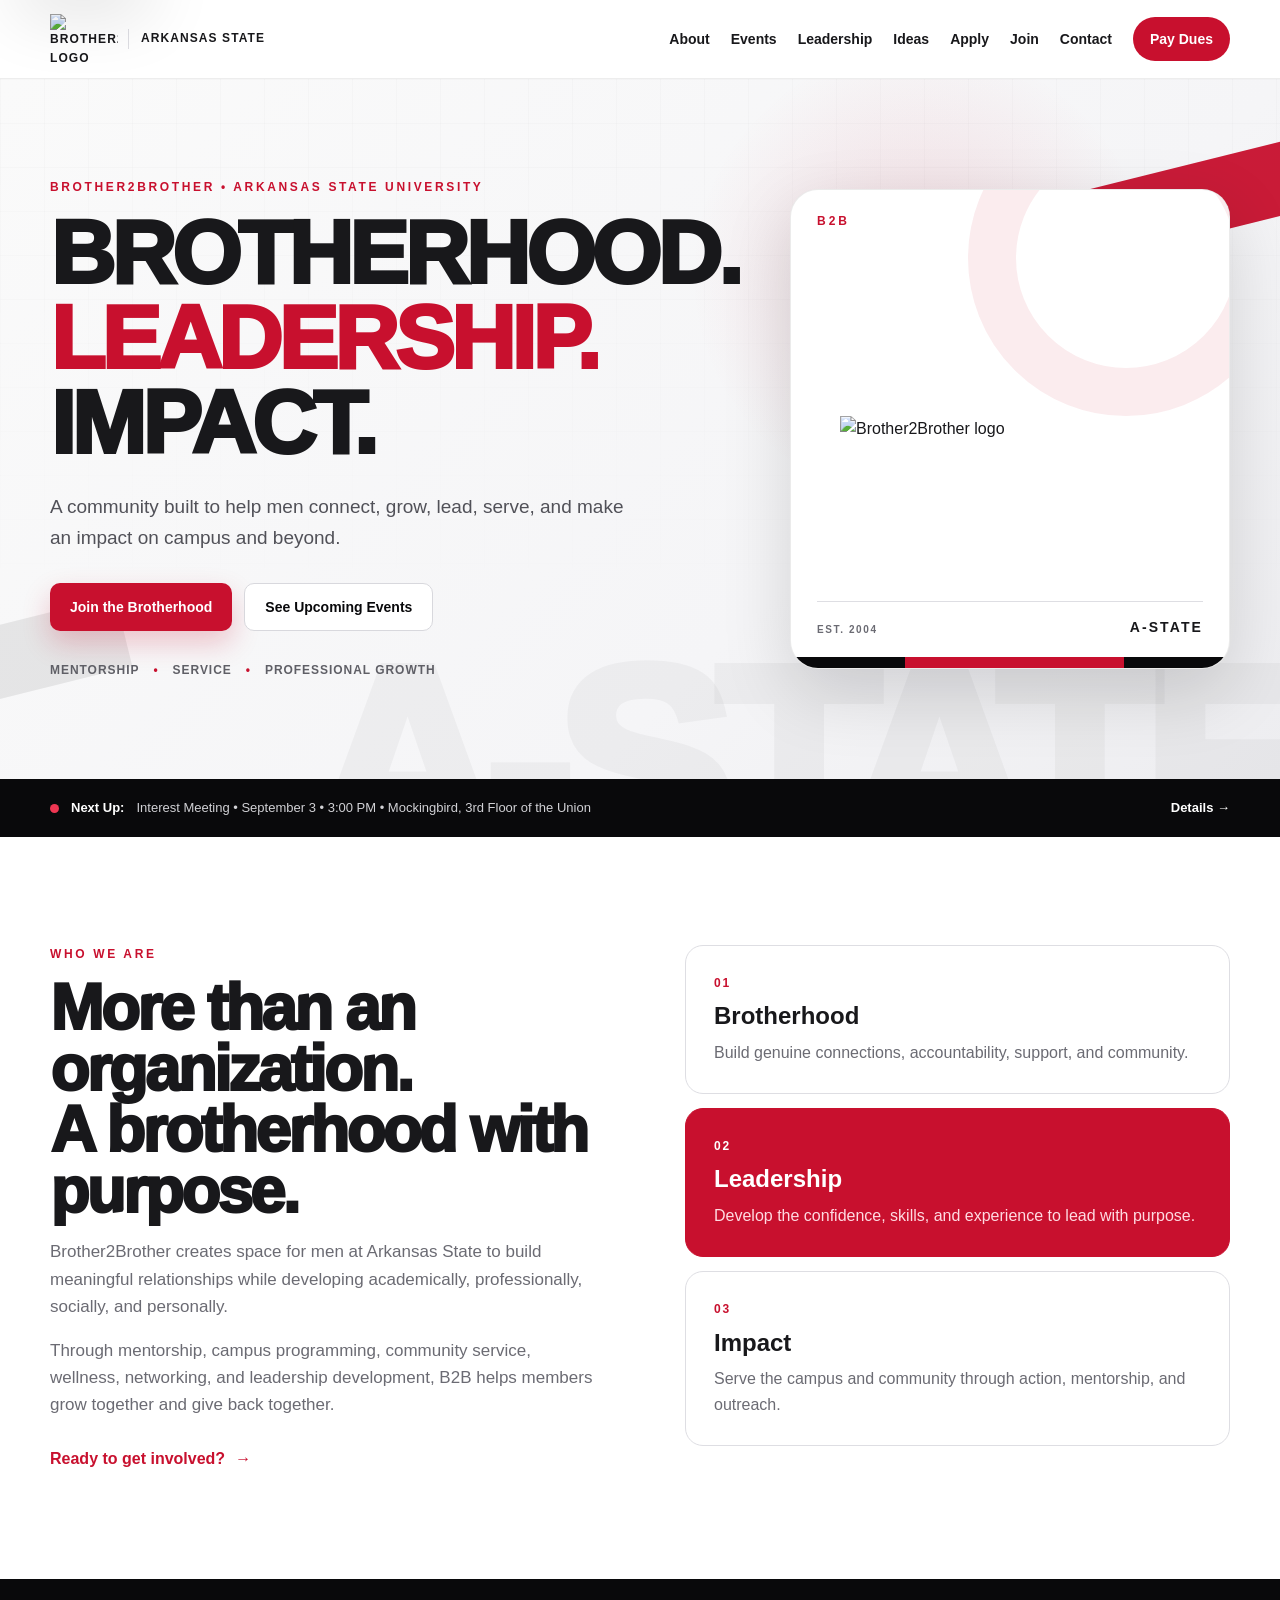
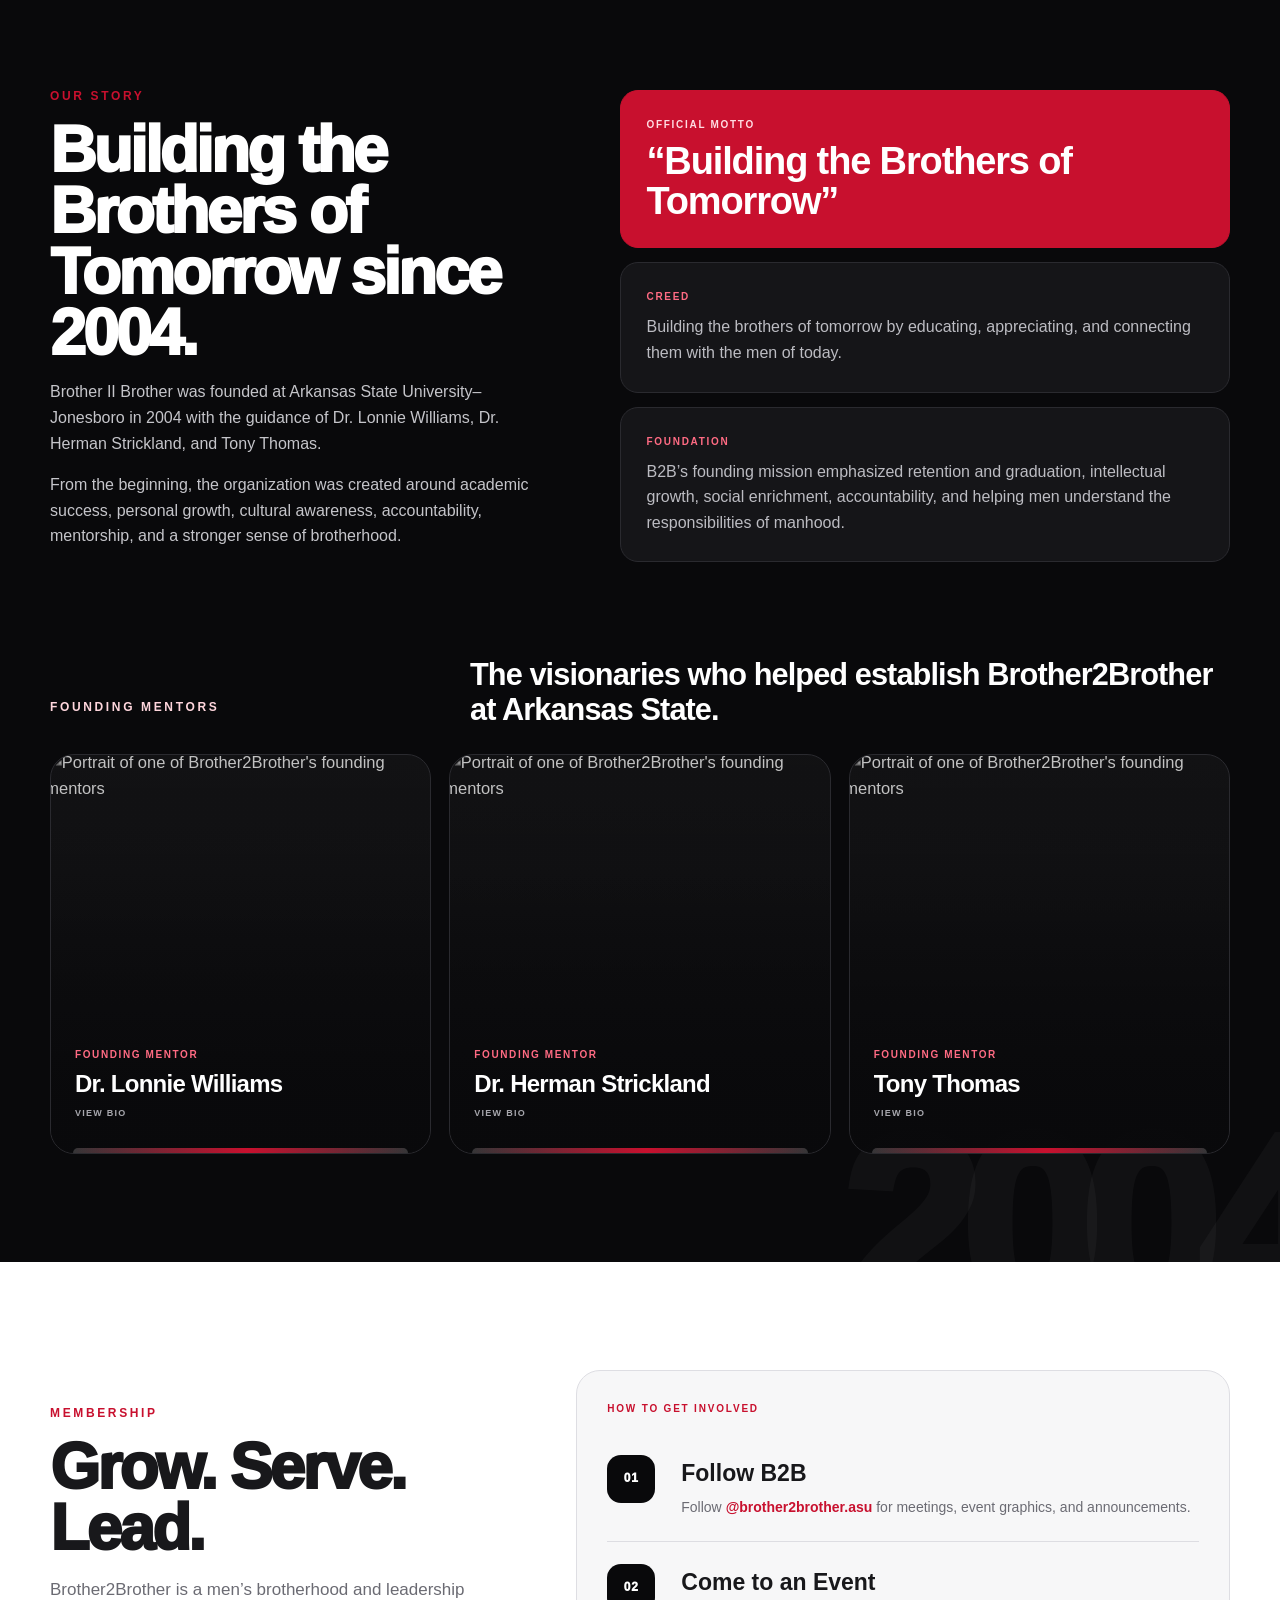
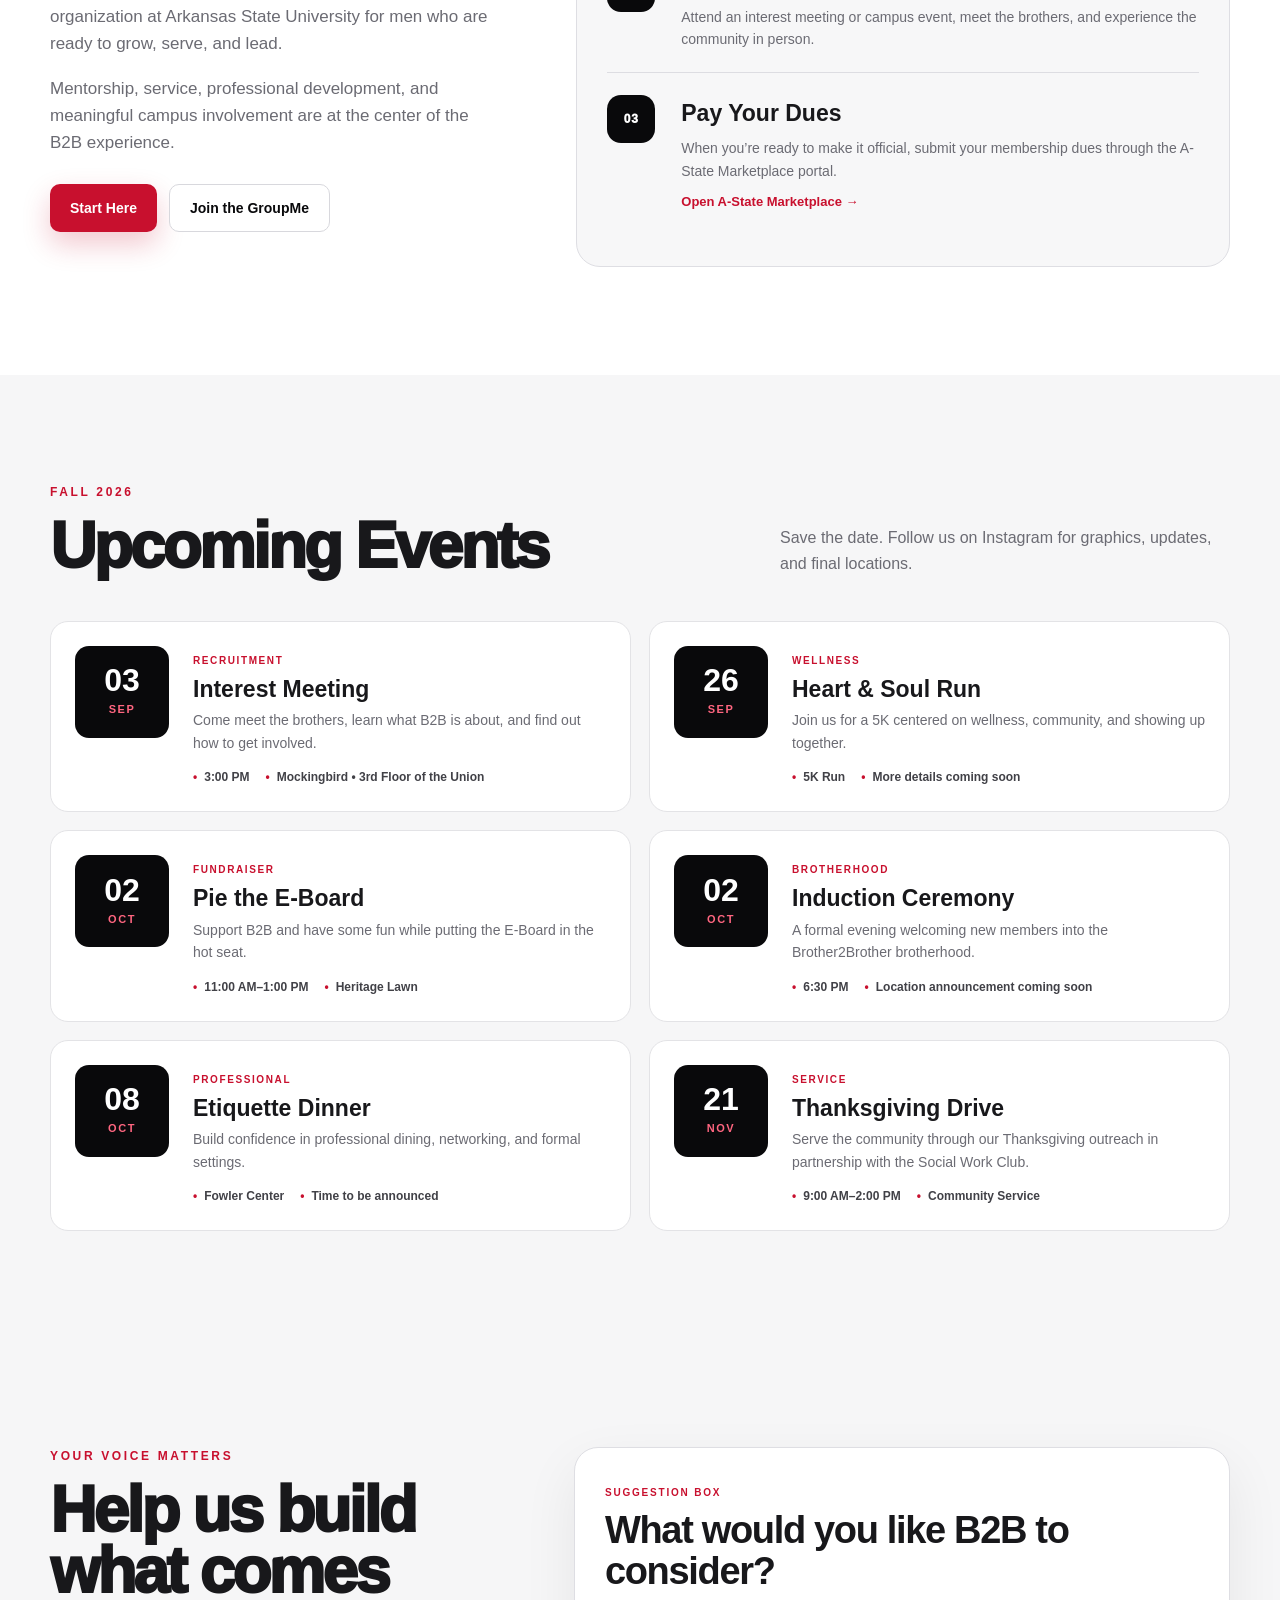
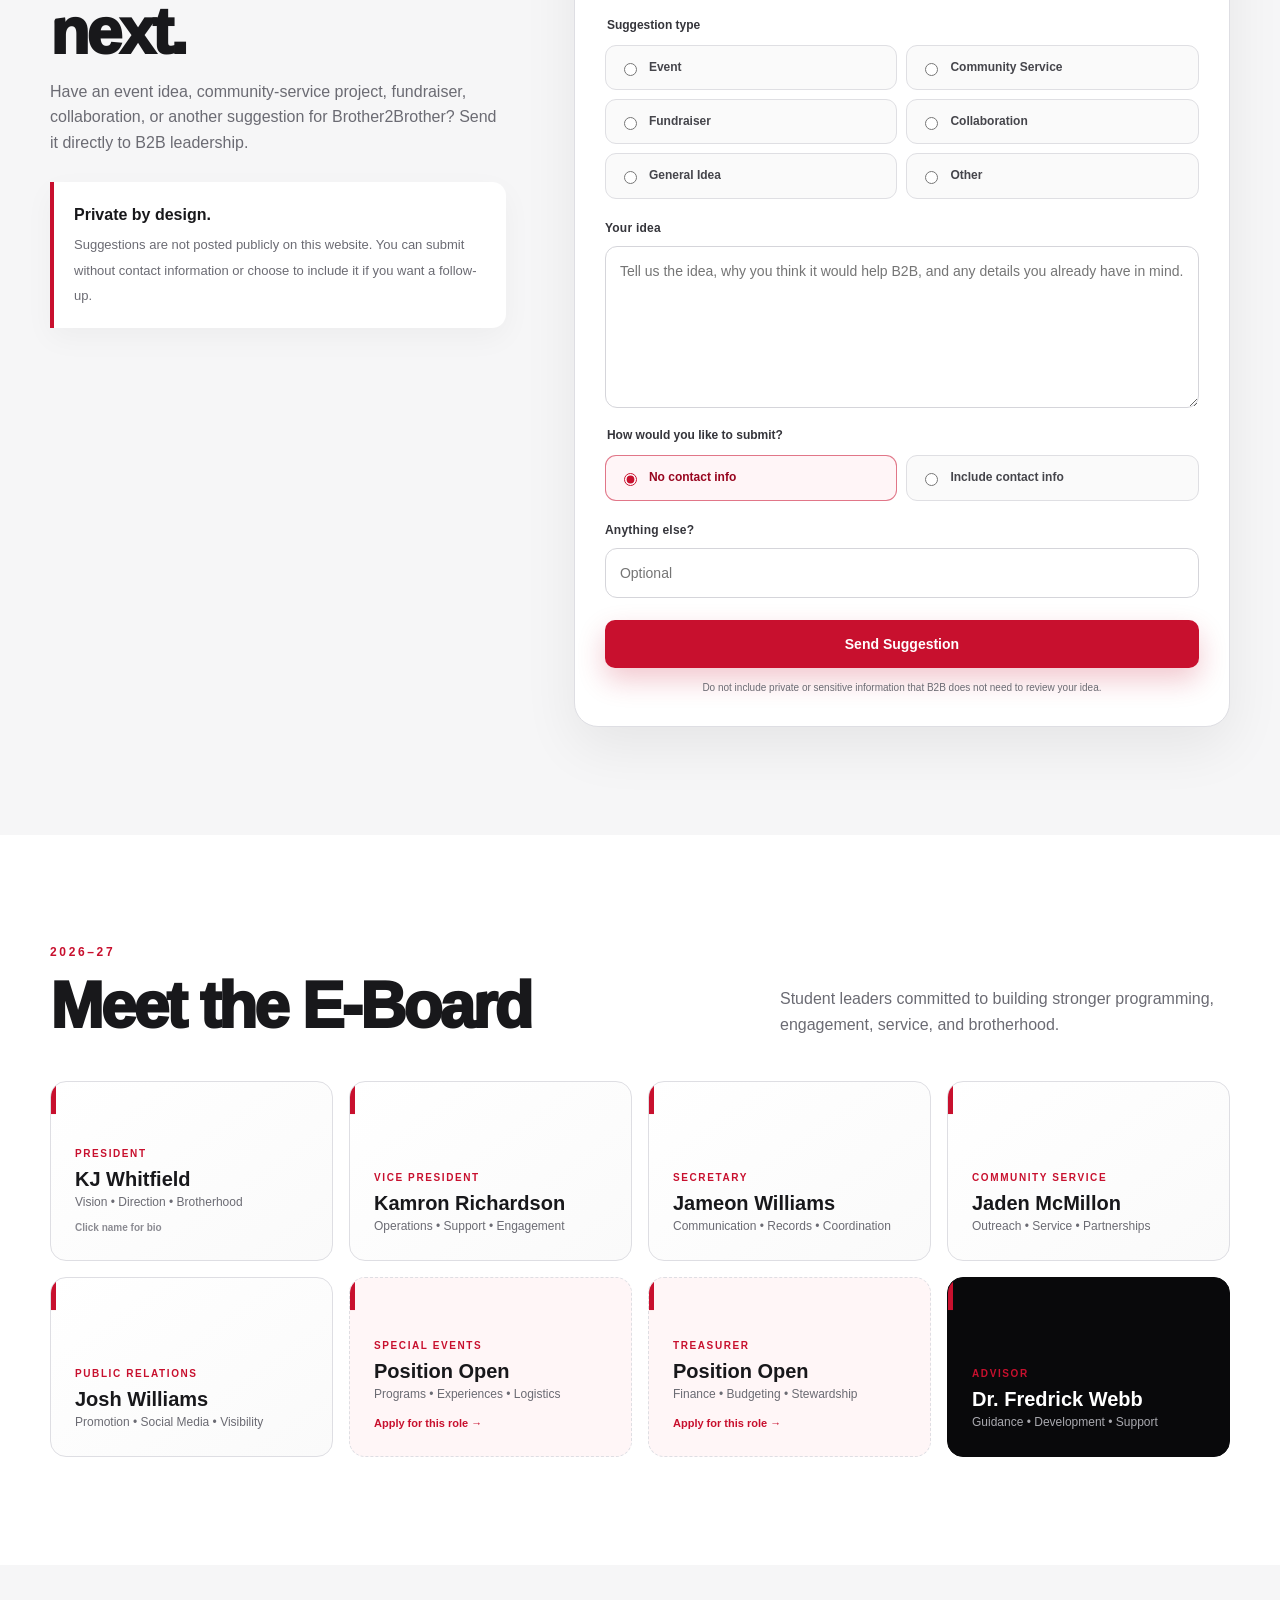
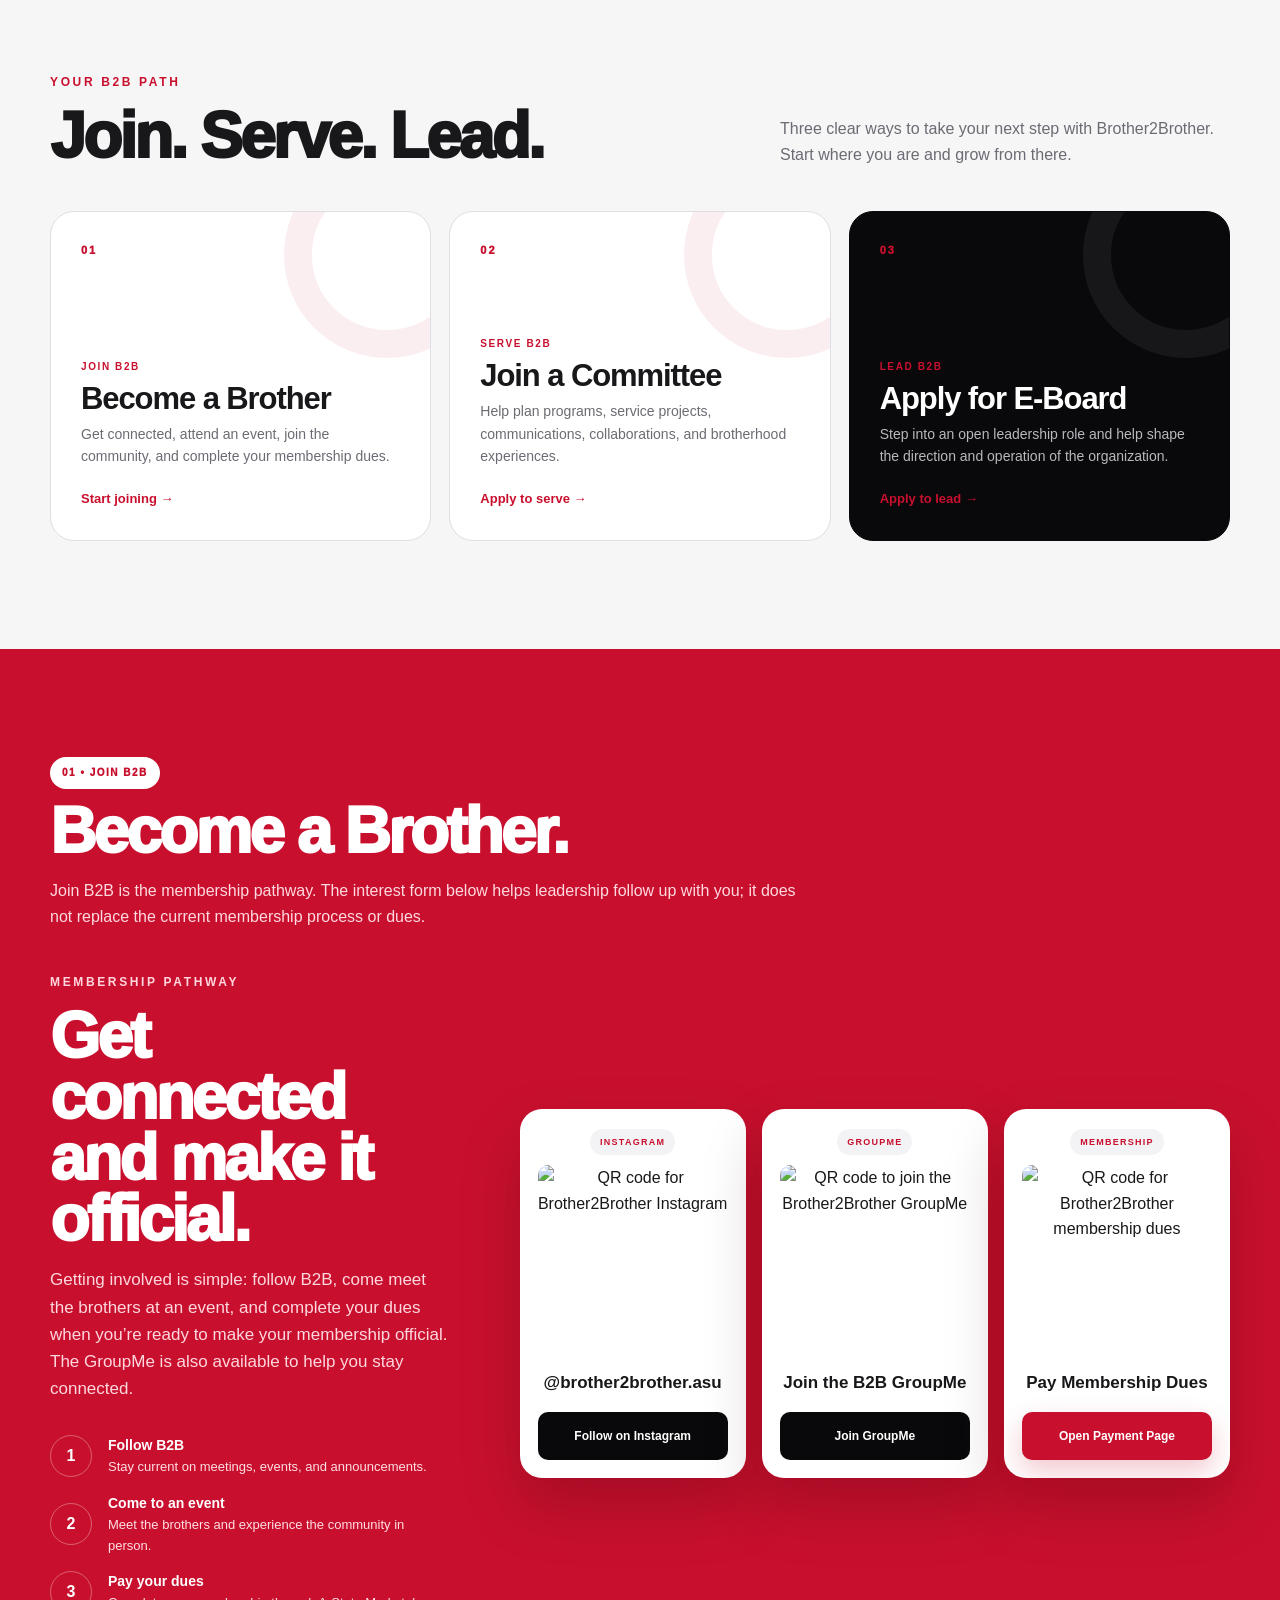
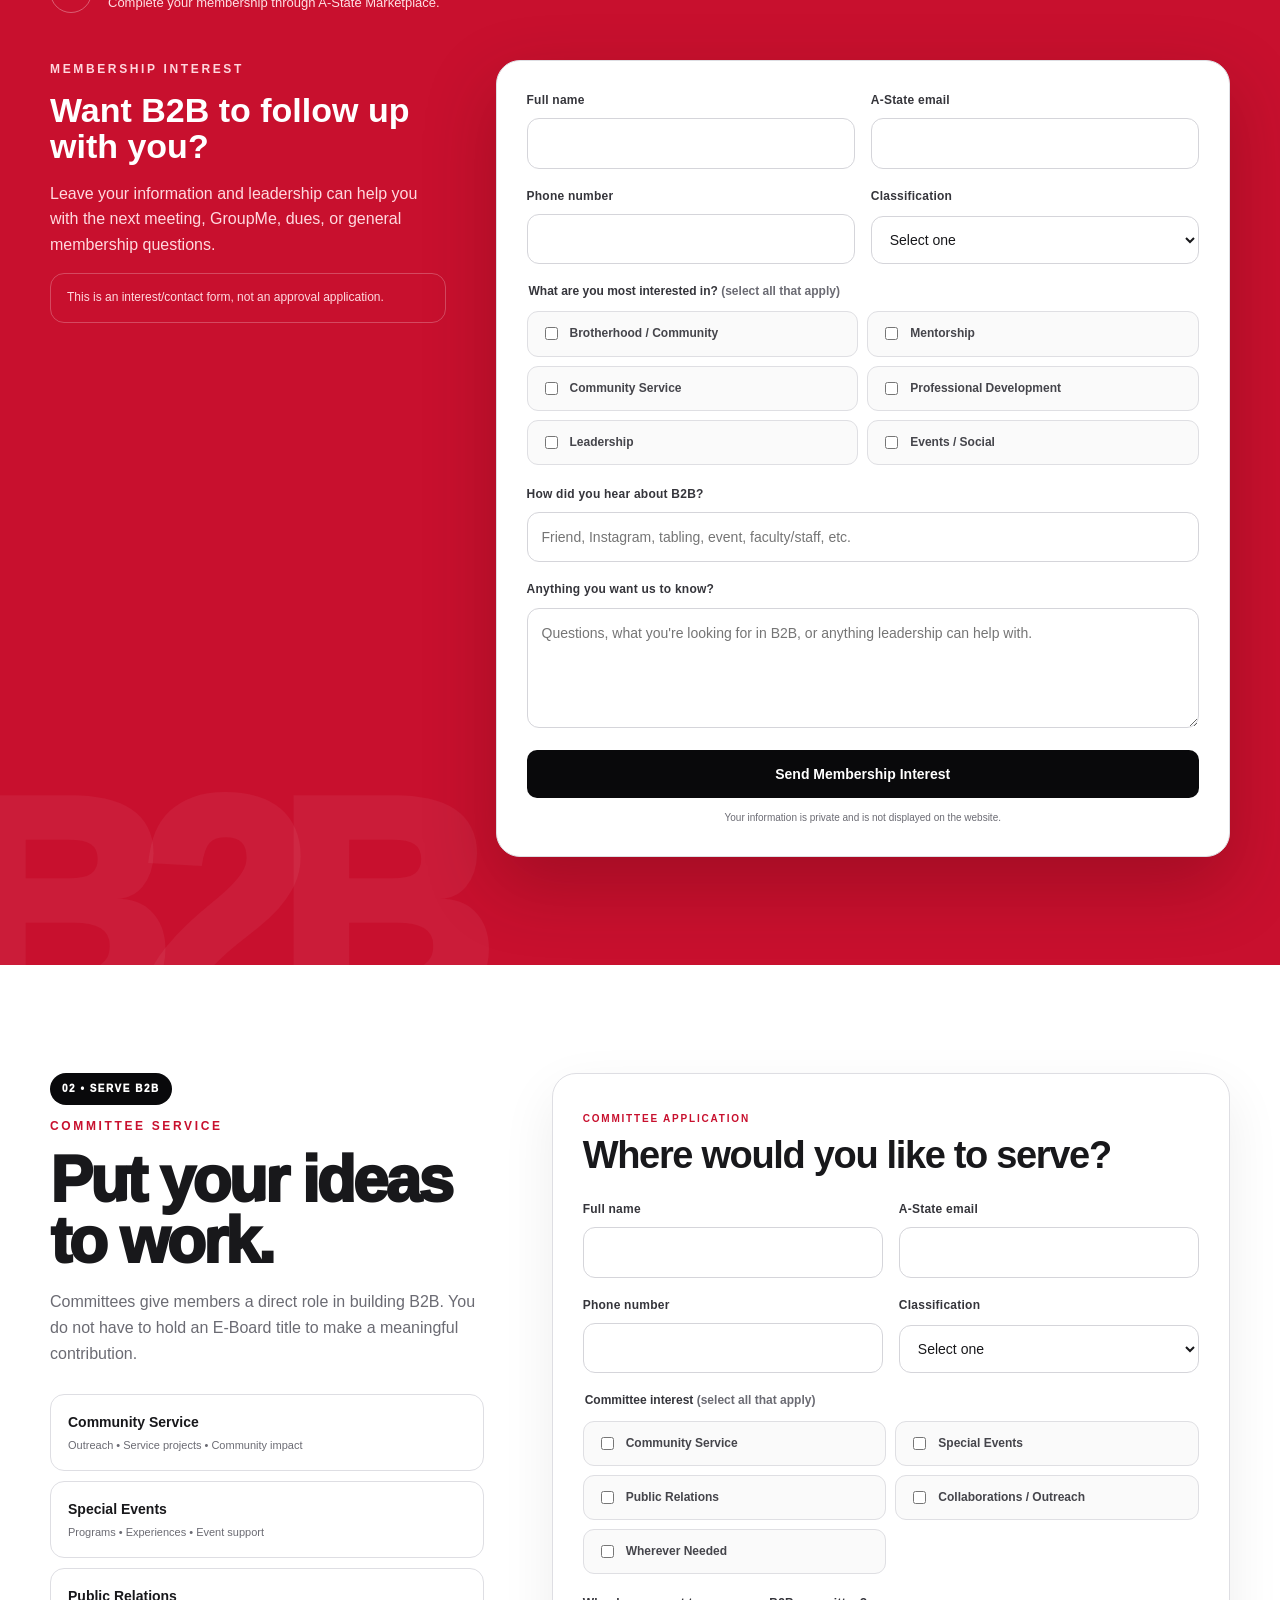
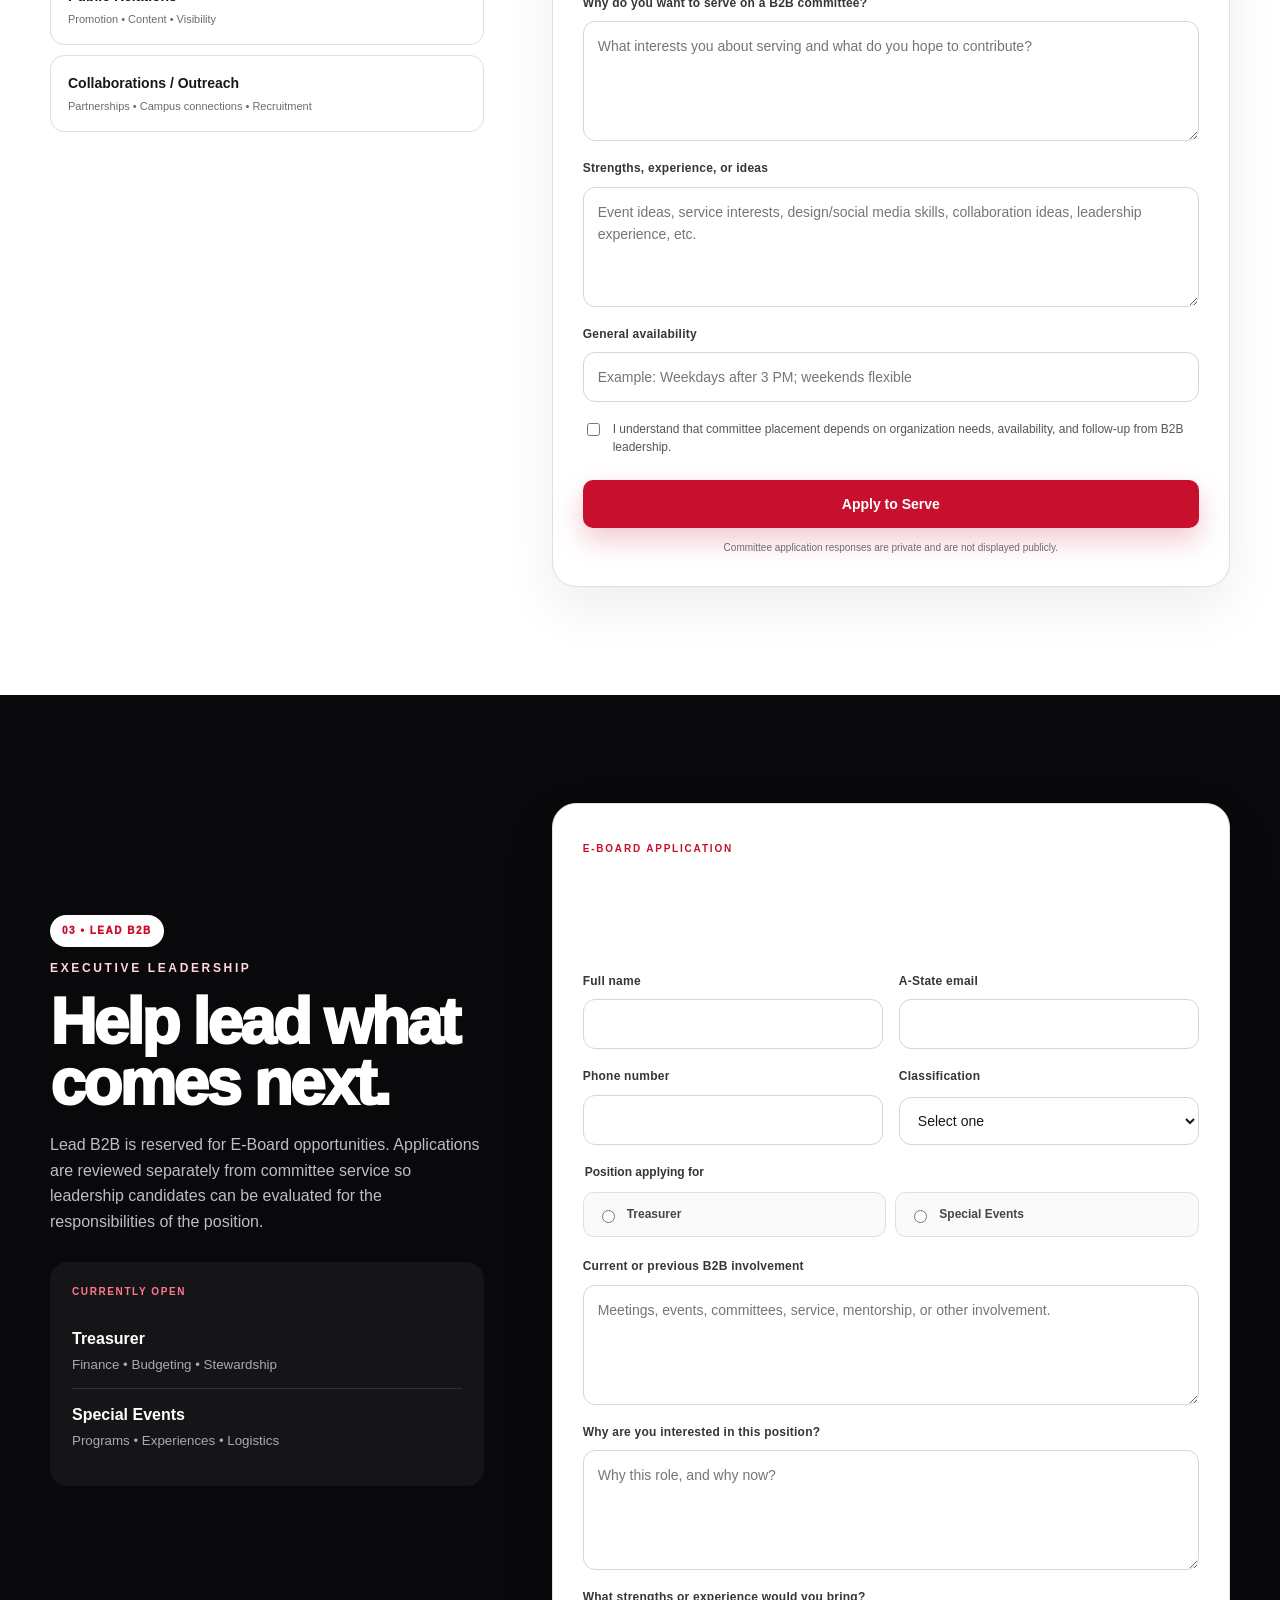
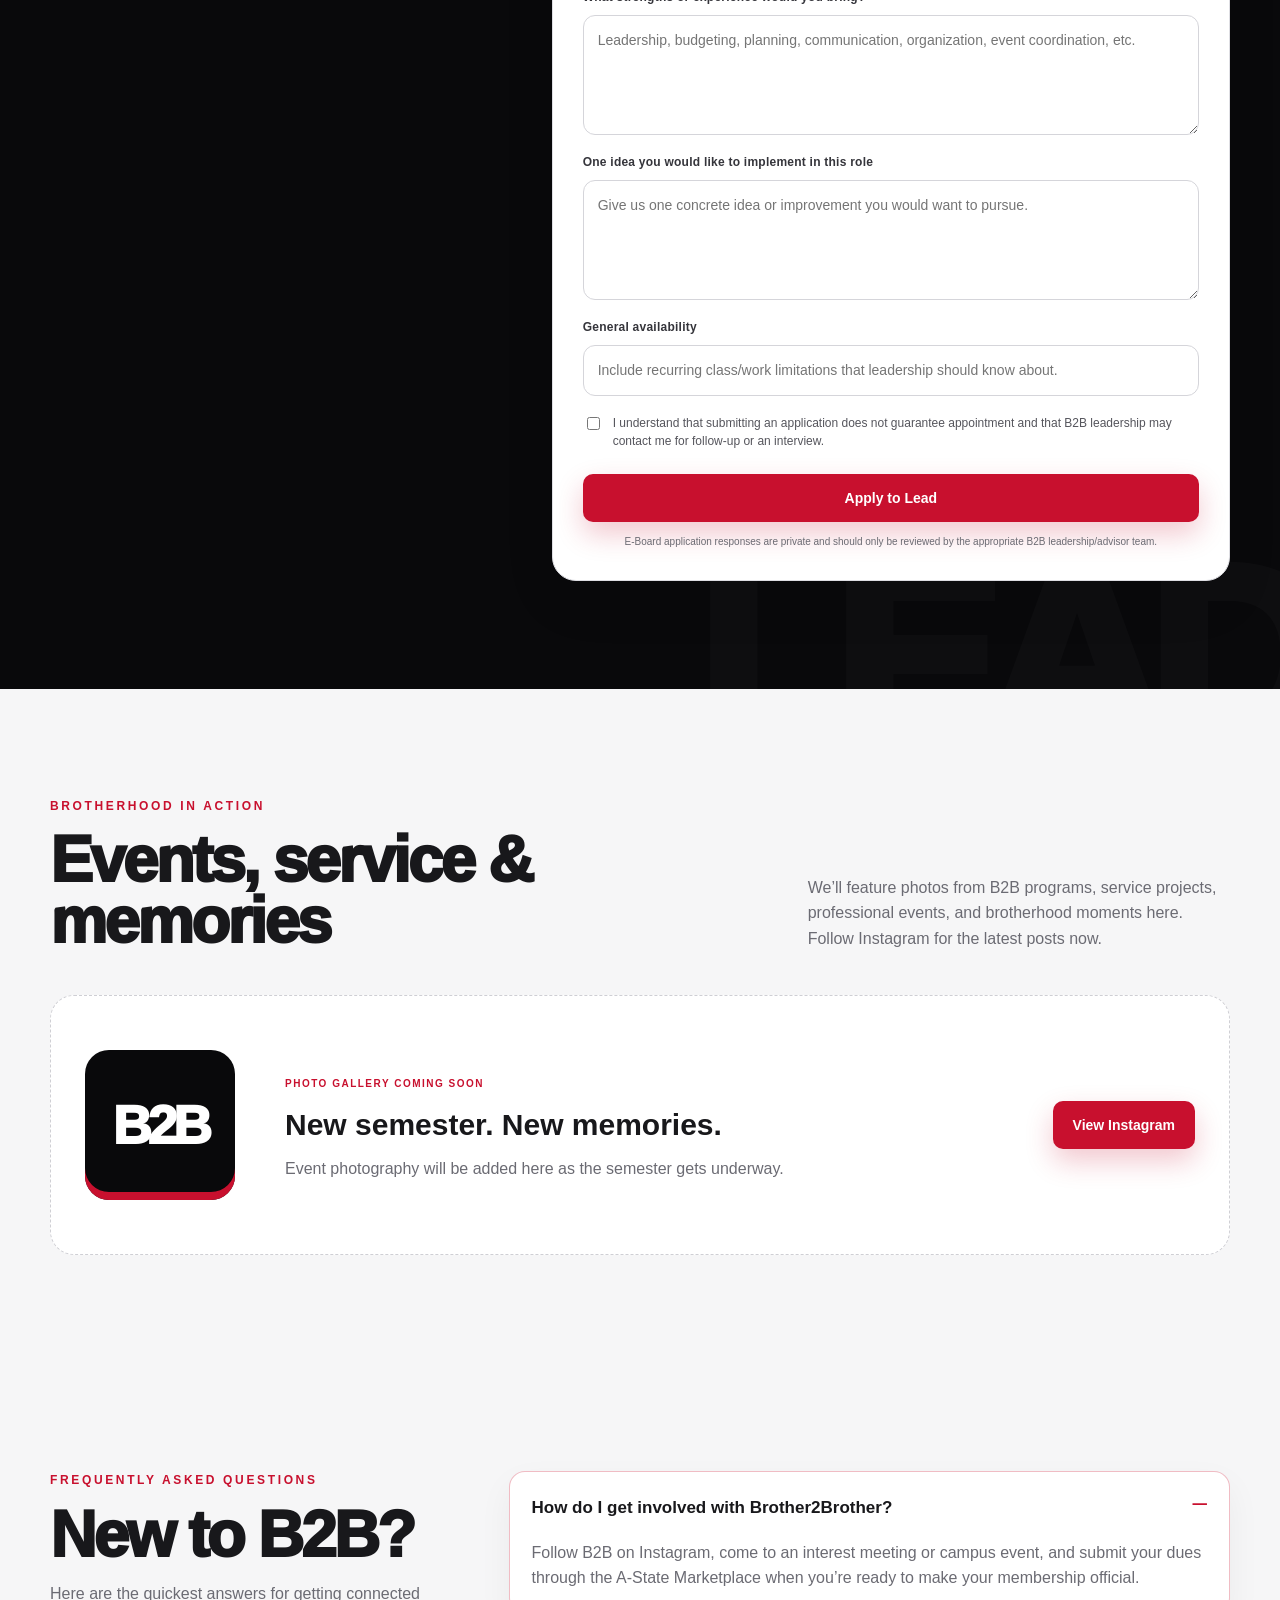
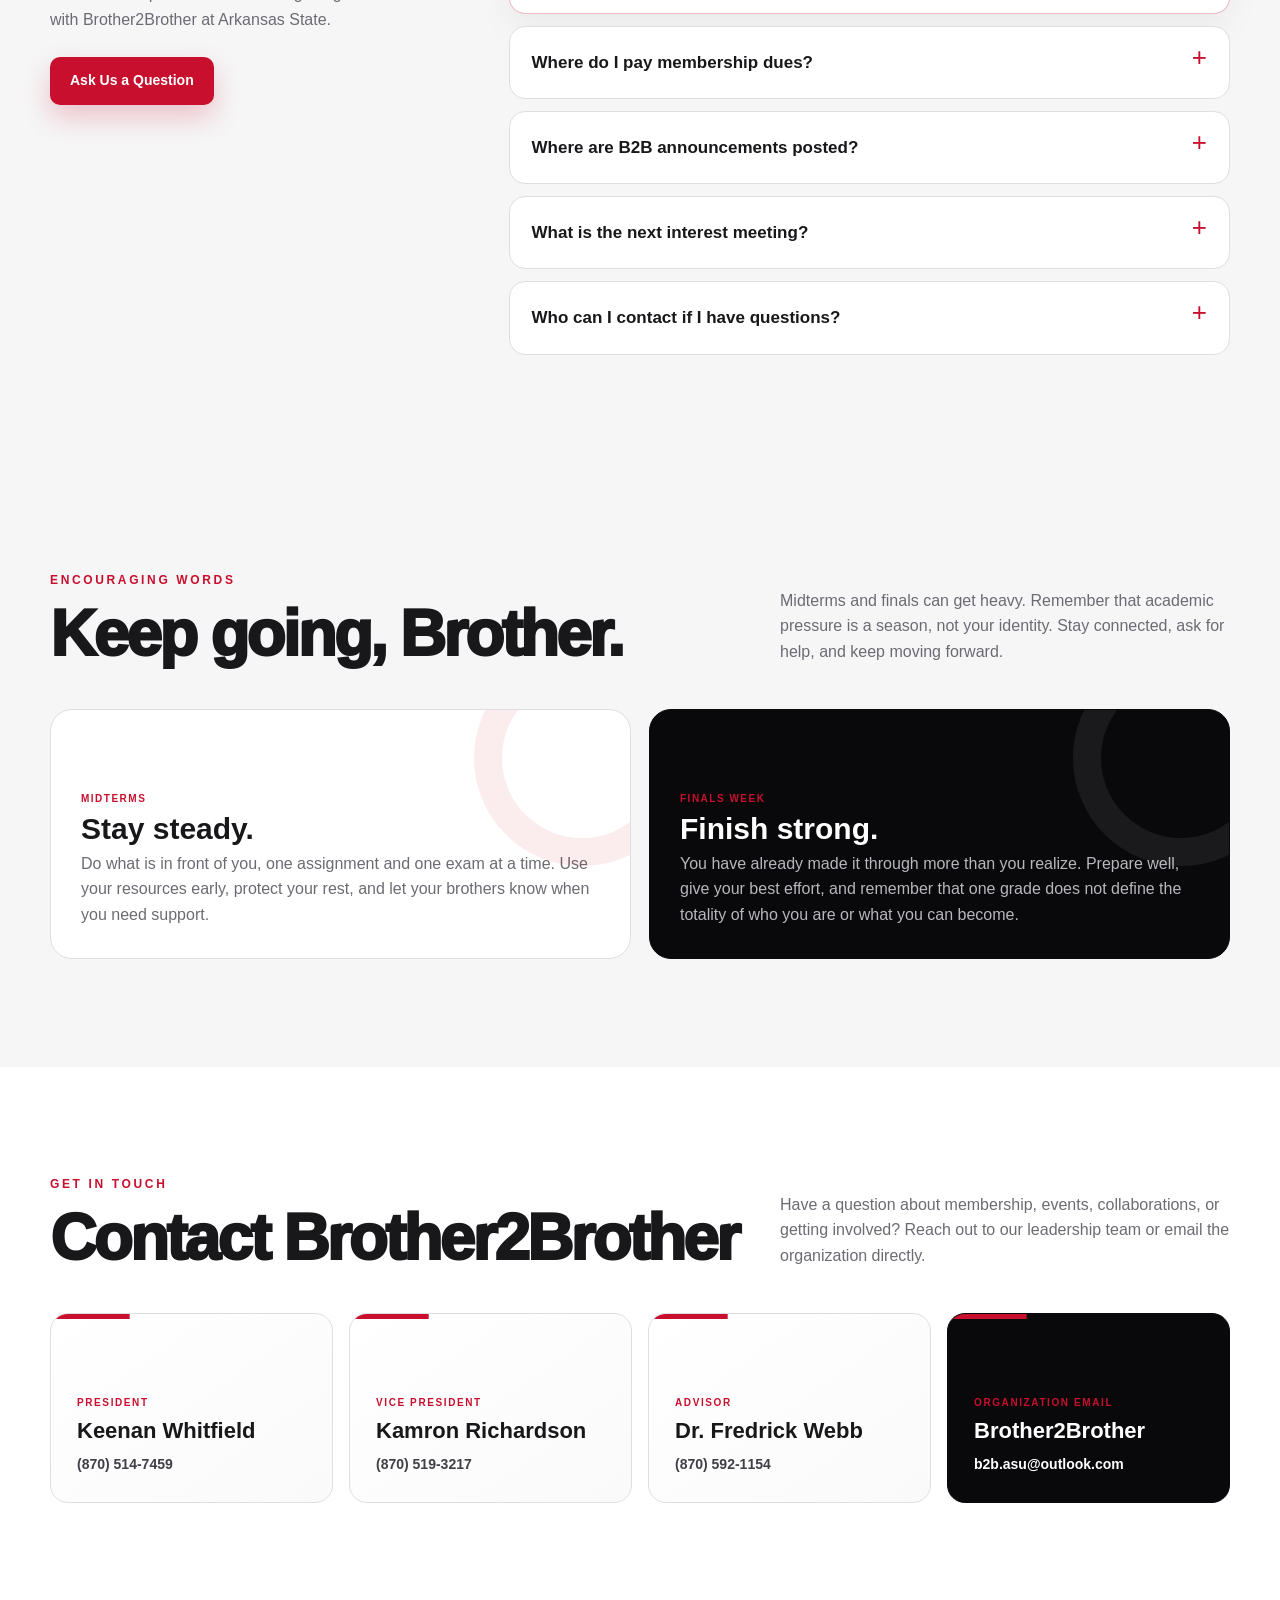
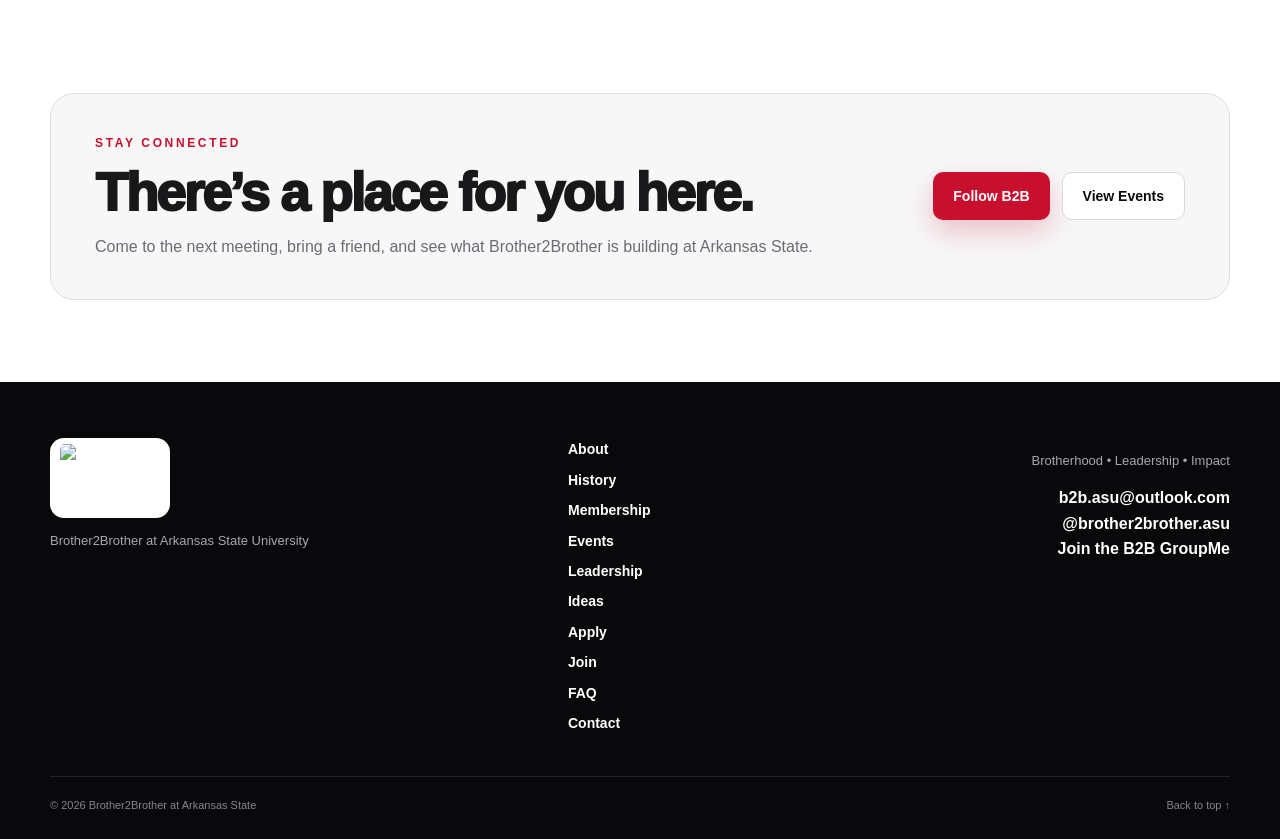
==== index.html @ 38d650f4 "Add files via upload" ====
<!DOCTYPE html>
<html lang="en">
<head>
  <meta charset="UTF-8" />
  <meta name="viewport" content="width=device-width, initial-scale=1.0, viewport-fit=cover" />
  <meta name="description" content="Brother2Brother at Arkansas State University — brotherhood, leadership, service, mentorship, and impact." />
  <meta name="theme-color" content="#c8102e" />
  <title>Brother2Brother | Arkansas State</title>
  <link rel="stylesheet" href="styles.css" />
</head>
<body>
  <a class="skip-link" href="#main">Skip to content</a>

  <header class="site-header" id="top">
    <div class="container nav-wrap">
      <a class="brand" href="#top" aria-label="Brother2Brother home">
        <img src="assets/b2b-logo.png" alt="Brother2Brother logo" />
        <span>Arkansas State</span>
      </a>

      <button class="menu-toggle" type="button" aria-expanded="false" aria-controls="site-nav" aria-label="Open navigation">
        <span></span><span></span><span></span>
      </button>

      
<nav class="site-nav" id="site-nav" aria-label="Main navigation">
  <a href="#about">About</a>
  <a href="#events">Events</a>
  <a href="#leadership">Leadership</a>
  <a href="#ideas">Ideas</a>
  <a href="#apply">Apply</a>
  <a href="#join">Join</a>
  <a href="#contact">Contact</a>
  <a class="nav-cta" href="https://secure.touchnet.net/C20019_ustores/web/product_detail.jsp?PRODUCTID=1301" target="_blank" rel="noopener">Pay Dues</a>
</nav>
    </div>
  </header>

  <main id="main">
    <section class="hero" aria-labelledby="hero-title">
      <div class="hero-grid"></div>
      <div class="hero-mark hero-mark-one"></div>
      <div class="hero-mark hero-mark-two"></div>
      <div class="container hero-content">
        <div class="hero-copy reveal">
          <p class="eyebrow">Brother2Brother • Arkansas State University</p>
          <h1 id="hero-title">Brotherhood.<br /><span>Leadership.</span><br />Impact.</h1>
          <p class="hero-lead">A community built to help men connect, grow, lead, serve, and make an impact on campus and beyond.</p>
          <div class="hero-actions">
            <a class="btn btn-primary" href="#join">Join the Brotherhood</a>
            <a class="btn btn-secondary" href="#events">See Upcoming Events</a>
          </div>
          <div class="hero-mini">
            <span>Mentorship</span>
            <span>Service</span>
            <span>Professional Growth</span>
          </div>
        </div>

        <div class="hero-card reveal" aria-label="Brother2Brother logo card">
          <div class="hero-card-top">B2B</div>
          <img src="assets/b2b-logo.png" alt="Brother2Brother logo" />
          <div class="hero-card-bottom">
            <span>EST. 2004</span>
            <strong>A-STATE</strong>
          </div>
        </div>
      </div>
    </section>

    <section class="announcement" aria-label="Featured event">
      <div class="container announcement-inner">
        <span class="pulse-dot" aria-hidden="true"></span>
        <strong>Next Up:</strong>
        <span>Interest Meeting • September 3 • 3:00 PM • Mockingbird, 3rd Floor of the Union</span>
        <a href="#events">Details →</a>
      </div>
    </section>

    <section class="section about" id="about">
      <div class="container two-col">
        <div class="section-copy reveal">
          <p class="eyebrow">Who We Are</p>
          <h2>More than an organization.<br />A brotherhood with purpose.</h2>
          <p>Brother2Brother creates space for men at Arkansas State to build meaningful relationships while developing academically, professionally, socially, and personally.</p>
          <p>Through mentorship, campus programming, community service, wellness, networking, and leadership development, B2B helps members grow together and give back together.</p>
          <a class="text-link" href="#join">Ready to get involved? <span>→</span></a>
        </div>

        <div class="pillars reveal" aria-label="Brother2Brother pillars">
          <article class="pillar-card">
            <div class="pillar-number">01</div>
            <h3>Brotherhood</h3>
            <p>Build genuine connections, accountability, support, and community.</p>
          </article>
          <article class="pillar-card featured">
            <div class="pillar-number">02</div>
            <h3>Leadership</h3>
            <p>Develop the confidence, skills, and experience to lead with purpose.</p>
          </article>
          <article class="pillar-card">
            <div class="pillar-number">03</div>
            <h3>Impact</h3>
            <p>Serve the campus and community through action, mentorship, and outreach.</p>
          </article>
        </div>
      </div>
    </section>

    <section class="section history" id="history">
      <div class="container history-grid">
        <div class="history-intro reveal">
          <p class="eyebrow">Our Story</p>
          <h2>Building the Brothers of Tomorrow since 2004.</h2>
          <p>Brother II Brother was founded at Arkansas State University–Jonesboro in 2004 with the guidance of Dr. Lonnie Williams, Dr. Herman Strickland, and Tony Thomas.</p>
          <p>From the beginning, the organization was created around academic success, personal growth, cultural awareness, accountability, mentorship, and a stronger sense of brotherhood.</p>
        </div>

        <div class="history-cards reveal">
          <article class="history-card history-card-red">
            <span>Official Motto</span>
            <blockquote>“Building the Brothers of Tomorrow”</blockquote>
          </article>
          <article class="history-card">
            <span>Creed</span>
            <p>Building the brothers of tomorrow by educating, appreciating, and connecting them with the men of today.</p>
          </article>
          <article class="history-card">
            <span>Foundation</span>
            <p>B2B’s founding mission emphasized retention and graduation, intellectual growth, social enrichment, accountability, and helping men understand the responsibilities of manhood.</p>
          </article>
        </div>

        <div class="founders-showcase reveal" aria-label="Founding mentors of Brother2Brother">
          <div class="founders-heading">
            <p class="eyebrow light">Founding Mentors</p>
            <h3>The visionaries who helped establish Brother2Brother at Arkansas State.</h3>
          </div>

          <div class="founders-grid">
            <article class="founder-card">
              <div class="founder-image-wrap">
                <img src="assets/founder-lonnie-williams.jpg" alt="Portrait of one of Brother2Brother's founding mentors" class="founder-image" />
              </div>
              <div class="founder-copy">
                <span>Founding Mentor</span>
                <h4><button class="bio-trigger" type="button"
      data-name="Dr. Lonnie Williams"
      data-role="Founding Mentor"
      data-bio="Dr. Lonnie Williams joined Arkansas State in 2003 after 27 years at the University of Arkansas. At A-State, he served in senior student-affairs and diversity leadership roles, including vice chancellor for diversity and community engagement. His career has centered on student success, inclusion, leadership development, and community engagement.">Dr. Lonnie Williams</button></h4>
      <span class="bio-hint">View bio</span>
              </div>
            </article>

            <article class="founder-card">
              <div class="founder-image-wrap">
                <img src="assets/founder-herman-strickland.jpg" alt="Portrait of one of Brother2Brother's founding mentors" class="founder-image" />
              </div>
              <div class="founder-copy">
                <span>Founding Mentor</span>
                <h4><button class="bio-trigger" type="button"
      data-name="Dr. Herman Strickland"
      data-role="Founding Mentor"
      data-bio="Dr. Herman Strickland was one of Arkansas State’s first four African American faculty members. He served at A-State from 1972 until his retirement in 2008, including as dean of University College and emeritus associate professor of teacher education. He became a trusted mentor and campus resource, and his legacy is recognized through Strickland Hall at The Circle.">Dr. Herman Strickland</button></h4>
      <span class="bio-hint">View bio</span>
              </div>
            </article>

            <article class="founder-card">
              <div class="founder-image-wrap">
                <img src="assets/founder-tony-thomas.jpg" alt="Portrait of one of Brother2Brother's founding mentors" class="founder-image founder-image-tony" />
              </div>
              <div class="founder-copy">
                <span>Founding Mentor</span>
                <h4><button class="bio-trigger" type="button"
      data-name="Tony Thomas"
      data-role="Founding Mentor"
      data-bio="Tony Thomas is a public-service and community leader in Northeast Arkansas. In addition to helping establish Brother2Brother, he has taught public administration at Arkansas State and has held leadership roles with the City of Jonesboro, including chief operating officer. His work reflects B2B’s emphasis on mentorship, civic engagement, and leadership.">Tony Thomas</button></h4>
      <span class="bio-hint">View bio</span>
              </div>
            </article>
          </div>
        </div>

      </div>
    </section>


    <section class="section membership" id="membership">
      <div class="container membership-wrap">
        <div class="membership-copy reveal">
          <p class="eyebrow">Membership</p>
          <h2>Grow. Serve. Lead.</h2>
          <p>Brother2Brother is a men’s brotherhood and leadership organization at Arkansas State University for men who are ready to grow, serve, and lead.</p>
          <p>Mentorship, service, professional development, and meaningful campus involvement are at the center of the B2B experience.</p>
          <div class="membership-actions">
            <a class="btn btn-primary" href="#join">Start Here</a>
            <a class="btn btn-secondary" href="https://groupme.com/join_group/108480718/zyUWZH9K" target="_blank" rel="noopener">Join the GroupMe</a>
          </div>
        </div>

        <div class="membership-process reveal" aria-label="How to become a Brother2Brother member">
          <p class="process-kicker">How to get involved</p>
          <article class="process-step">
            <span>01</span>
            <div>
              <h3>Follow B2B</h3>
              <p>Follow <a href="https://www.instagram.com/brother2brother.asu/" target="_blank" rel="noopener">@brother2brother.asu</a> for meetings, event graphics, and announcements.</p>
            </div>
          </article>
          <article class="process-step">
            <span>02</span>
            <div>
              <h3>Come to an Event</h3>
              <p>Attend an interest meeting or campus event, meet the brothers, and experience the community in person.</p>
            </div>
          </article>
          <article class="process-step">
            <span>03</span>
            <div>
              <h3>Pay Your Dues</h3>
              <p>When you’re ready to make it official, submit your membership dues through the A-State Marketplace portal.</p>
              <a class="process-link" href="https://secure.touchnet.net/C20019_ustores/web/product_detail.jsp?PRODUCTID=1301" target="_blank" rel="noopener">Open A-State Marketplace →</a>
            </div>
          </article>
        </div>
      </div>
    </section>

    <section class="section events" id="events">
      <div class="container">
        <div class="section-heading reveal">
          <div>
            <p class="eyebrow">Fall 2026</p>
            <h2>Upcoming Events</h2>
          </div>
          <p>Save the date. Follow us on Instagram for graphics, updates, and final locations.</p>
        </div>

        <div class="events-grid" id="events-grid">
          <article class="event-card reveal">
            <div class="event-date"><strong>03</strong><span>SEP</span></div>
            <div class="event-details">
              <span class="tag">Recruitment</span>
              <h3>Interest Meeting</h3>
              <p>Come meet the brothers, learn what B2B is about, and find out how to get involved.</p>
              <ul class="event-meta">
                <li>3:00 PM</li>
                <li>Mockingbird • 3rd Floor of the Union</li>
              </ul>
            </div>
          </article>

          <article class="event-card reveal">
            <div class="event-date"><strong>26</strong><span>SEP</span></div>
            <div class="event-details">
              <span class="tag">Wellness</span>
              <h3>Heart &amp; Soul Run</h3>
              <p>Join us for a 5K centered on wellness, community, and showing up together.</p>
              <ul class="event-meta"><li>5K Run</li><li>More details coming soon</li></ul>
            </div>
          </article>

          <article class="event-card reveal">
            <div class="event-date"><strong>02</strong><span>OCT</span></div>
            <div class="event-details">
              <span class="tag">Fundraiser</span>
              <h3>Pie the E-Board</h3>
              <p>Support B2B and have some fun while putting the E-Board in the hot seat.</p>
              <ul class="event-meta"><li>11:00 AM–1:00 PM</li><li>Heritage Lawn</li></ul>
            </div>
          </article>

          <article class="event-card reveal">
            <div class="event-date"><strong>02</strong><span>OCT</span></div>
            <div class="event-details">
              <span class="tag">Brotherhood</span>
              <h3>Induction Ceremony</h3>
              <p>A formal evening welcoming new members into the Brother2Brother brotherhood.</p>
              <ul class="event-meta"><li>6:30 PM</li><li>Location announcement coming soon</li></ul>
            </div>
          </article>

          <article class="event-card reveal">
            <div class="event-date"><strong>08</strong><span>OCT</span></div>
            <div class="event-details">
              <span class="tag">Professional</span>
              <h3>Etiquette Dinner</h3>
              <p>Build confidence in professional dining, networking, and formal settings.</p>
              <ul class="event-meta"><li>Fowler Center</li><li>Time to be announced</li></ul>
            </div>
          </article>

          <article class="event-card reveal">
            <div class="event-date"><strong>21</strong><span>NOV</span></div>
            <div class="event-details">
              <span class="tag">Service</span>
              <h3>Thanksgiving Drive</h3>
              <p>Serve the community through our Thanksgiving outreach in partnership with the Social Work Club.</p>
              <ul class="event-meta"><li>9:00 AM–2:00 PM</li><li>Community Service</li></ul>
            </div>
          </article>
        </div>
      </div>
    </section>


<section class="section ideas" id="ideas">
  <div class="container ideas-wrap">
    <div class="ideas-copy reveal">
      <p class="eyebrow">Your Voice Matters</p>
      <h2>Help us build what comes next.</h2>
      <p>Have an event idea, community-service project, fundraiser, collaboration, or another suggestion for Brother2Brother? Send it directly to B2B leadership.</p>
      <div class="ideas-notice">
        <strong>Private by design.</strong>
        <span>Suggestions are not posted publicly on this website. You can submit without contact information or choose to include it if you want a follow-up.</span>
      </div>
    </div>

    <form class="site-form reveal" name="b2b-suggestion-box" method="POST" action="/thanks.html" data-netlify="true" netlify-honeypot="suggestion-bot-field">
      <input type="hidden" name="form-name" value="b2b-suggestion-box" />
      <p class="form-honeypot" aria-hidden="true">
        <label>Do not fill this out if you are human: <input name="suggestion-bot-field" /></label>
      </p>

      <div class="form-heading">
        <span>Suggestion Box</span>
        <h3>What would you like B2B to consider?</h3>
      </div>

      <fieldset class="form-fieldset">
        <legend>Suggestion type</legend>
        <div class="choice-grid">
          <label><input type="radio" name="suggestion_type" value="Event" required /> Event</label>
          <label><input type="radio" name="suggestion_type" value="Community Service" /> Community Service</label>
          <label><input type="radio" name="suggestion_type" value="Fundraiser" /> Fundraiser</label>
          <label><input type="radio" name="suggestion_type" value="Collaboration" /> Collaboration</label>
          <label><input type="radio" name="suggestion_type" value="General Organization Idea" /> General Idea</label>
          <label><input type="radio" name="suggestion_type" value="Other" /> Other</label>
        </div>
      </fieldset>

      <label class="form-label">Your idea
        <textarea name="idea" rows="6" required placeholder="Tell us the idea, why you think it would help B2B, and any details you already have in mind."></textarea>
      </label>

      <fieldset class="form-fieldset identity-choice">
        <legend>How would you like to submit?</legend>
        <div class="choice-grid choice-grid-two">
          <label><input type="radio" name="identity_mode" value="Anonymous / no contact info" checked data-identity-choice="anonymous" /> No contact info</label>
          <label><input type="radio" name="identity_mode" value="Include contact info" data-identity-choice="contact" /> Include contact info</label>
        </div>
      </fieldset>

      <div class="optional-contact" data-optional-contact hidden>
        <div class="form-grid-two">
          <label class="form-label">Name <input type="text" name="name" autocomplete="name" /></label>
          <label class="form-label">Email or phone <input type="text" name="contact" autocomplete="email" placeholder="Email or phone number" /></label>
        </div>
      </div>

      <label class="form-label">Anything else? <input type="text" name="additional_note" placeholder="Optional" /></label>
      <button class="btn btn-primary form-submit" type="submit">Send Suggestion</button>
      <p class="form-privacy">Do not include private or sensitive information that B2B does not need to review your idea.</p>
    </form>
  </div>
</section>

    <section class="section leadership" id="leadership">
      <div class="container">
        <div class="section-heading reveal">
          <div>
            <p class="eyebrow">2026–27</p>
            <h2>Meet the E-Board</h2>
          </div>
          <p>Student leaders committed to building stronger programming, engagement, service, and brotherhood.</p>
        </div>

        <div class="leadership-grid">
          <article class="leader-card reveal">
            <span>President</span>
            <h3><button class="bio-trigger leader-bio-trigger" type="button"
              data-name="Keenan “KJ” Whitfield"
              data-role="President • 2026–27"
              data-bio="Keenan “KJ” Whitfield serves as President of Brother2Brother for the 2026–27 academic year. A Computer Science student and campus leader, he is focused on strengthening brotherhood through member engagement, mentorship, professional development, service, and greater campus visibility. His goal is to create clear opportunities for members to connect, lead, and make an impact.">KJ Whitfield</button></h3>
            <p>Vision • Direction • Brotherhood</p>
            <small class="leader-bio-hint">Click name for bio</small>
          </article>
          <article class="leader-card reveal"><span>Vice President</span><h3>Kamron Richardson</h3><p>Operations • Support • Engagement</p></article>
          <article class="leader-card reveal"><span>Secretary</span><h3>Jameon Williams</h3><p>Communication • Records • Coordination</p></article>
          <article class="leader-card reveal"><span>Community Service</span><h3>Jaden McMillon</h3><p>Outreach • Service • Partnerships</p></article>
          <article class="leader-card reveal"><span>Public Relations</span><h3>Josh Williams</h3><p>Promotion • Social Media • Visibility</p></article>
          <article class="leader-card reveal open-role"><span>Special Events</span><h3>Position Open</h3><p>Programs • Experiences • Logistics</p><a class="leader-apply-link" href="#lead">Apply for this role →</a></article>
          <article class="leader-card reveal open-role"><span>Treasurer</span><h3>Position Open</h3><p>Finance • Budgeting • Stewardship</p><a class="leader-apply-link" href="#lead">Apply for this role →</a></article>
          <article class="leader-card reveal advisor"><span>Advisor</span><h3>Dr. Fredrick Webb</h3><p>Guidance • Development • Support</p></article>
        </div>
      </div>
    </section>



    <section class="section pathways" id="pathways">
      <div class="container">
        <div class="section-heading reveal">
          <div>
            <p class="eyebrow">Your B2B Path</p>
            <h2>Join. Serve. Lead.</h2>
          </div>
          <p>Three clear ways to take your next step with Brother2Brother. Start where you are and grow from there.</p>
        </div>

        <div class="pathways-grid">
          <a class="pathway-card pathway-join reveal" href="#join">
            <span class="pathway-number">01</span>
            <p class="pathway-label">Join B2B</p>
            <h3>Become a Brother</h3>
            <p>Get connected, attend an event, join the community, and complete your membership dues.</p>
            <strong>Start joining →</strong>
          </a>

          <a class="pathway-card pathway-serve reveal" href="#serve">
            <span class="pathway-number">02</span>
            <p class="pathway-label">Serve B2B</p>
            <h3>Join a Committee</h3>
            <p>Help plan programs, service projects, communications, collaborations, and brotherhood experiences.</p>
            <strong>Apply to serve →</strong>
          </a>

          <a class="pathway-card pathway-lead reveal" href="#lead">
            <span class="pathway-number">03</span>
            <p class="pathway-label">Lead B2B</p>
            <h3>Apply for E-Board</h3>
            <p>Step into an open leadership role and help shape the direction and operation of the organization.</p>
            <strong>Apply to lead →</strong>
          </a>
        </div>
      </div>
    </section>

    <section class="section join" id="join">
      <div class="container system-heading reveal">
        <span class="system-badge">01 • Join B2B</span>
        <h2>Become a Brother.</h2>
        <p>Join B2B is the membership pathway. The interest form below helps leadership follow up with you; it does not replace the current membership process or dues.</p>
      </div>

      <div class="container join-wrap">
        <div class="join-copy reveal">
          <p class="eyebrow light">Membership Pathway</p>
          <h2>Get connected and make it official.</h2>
          <p>Getting involved is simple: follow B2B, come meet the brothers at an event, and complete your dues when you’re ready to make your membership official. The GroupMe is also available to help you stay connected.</p>

          <div class="join-steps">
            <div><strong>1</strong><span><b>Follow B2B</b><br />Stay current on meetings, events, and announcements.</span></div>
            <div><strong>2</strong><span><b>Come to an event</b><br />Meet the brothers and experience the community in person.</span></div>
            <div><strong>3</strong><span><b>Pay your dues</b><br />Complete your membership through A-State Marketplace.</span></div>
          </div>
        </div>

        <div class="qr-grid qr-grid-three reveal">
          <article class="qr-card">
            <p class="qr-label">Instagram</p>
            <img src="assets/instagram-qr.png" alt="QR code for Brother2Brother Instagram" />
            <h3>@brother2brother.asu</h3>
            <a class="btn btn-dark" href="https://www.instagram.com/brother2brother.asu/" target="_blank" rel="noopener">Follow on Instagram</a>
          </article>

          <article class="qr-card">
            <p class="qr-label">GroupMe</p>
            <img src="assets/groupme-qr.png" alt="QR code to join the Brother2Brother GroupMe" />
            <h3>Join the B2B GroupMe</h3>
            <a class="btn btn-dark" href="https://groupme.com/join_group/108480718/zyUWZH9K" target="_blank" rel="noopener">Join GroupMe</a>
          </article>

          <article class="qr-card dues-card">
            <p class="qr-label">Membership</p>
            <img src="assets/membership-dues-qr.png" alt="QR code for Brother2Brother membership dues" />
            <h3>Pay Membership Dues</h3>
            <a class="btn btn-primary" href="https://secure.touchnet.net/C20019_ustores/web/product_detail.jsp?PRODUCTID=1301" target="_blank" rel="noopener">Open Payment Page</a>
          </article>

        </div>
      </div>

      <div class="container membership-interest-wrap reveal">
        <div class="membership-interest-copy">
          <p class="eyebrow light">Membership Interest</p>
          <h3>Want B2B to follow up with you?</h3>
          <p>Leave your information and leadership can help you with the next meeting, GroupMe, dues, or general membership questions.</p>
          <p class="system-note">This is an interest/contact form, not an approval application.</p>
        </div>

        <form class="site-form dark-form" name="b2b-membership-interest" method="POST" action="/thanks.html" data-netlify="true" netlify-honeypot="membership-bot-field">
          <input type="hidden" name="form-name" value="b2b-membership-interest" />
          <p class="form-honeypot" aria-hidden="true">
            <label>Do not fill this out if you are human: <input name="membership-bot-field" /></label>
          </p>

          <div class="form-grid-two">
            <label class="form-label">Full name <input type="text" name="full_name" autocomplete="name" required /></label>
            <label class="form-label">A-State email <input type="email" name="email" autocomplete="email" required /></label>
            <label class="form-label">Phone number <input type="tel" name="phone" autocomplete="tel" /></label>
            <label class="form-label">Classification
              <select name="classification" required>
                <option value="">Select one</option>
                <option>Freshman</option><option>Sophomore</option><option>Junior</option><option>Senior</option><option>Graduate Student</option><option>Other</option>
              </select>
            </label>
          </div>

          <fieldset class="form-fieldset">
            <legend>What are you most interested in? <span>(select all that apply)</span></legend>
            <div class="choice-grid">
              <label><input type="checkbox" name="interest_area" value="Brotherhood / Community" /> Brotherhood / Community</label>
              <label><input type="checkbox" name="interest_area" value="Mentorship" /> Mentorship</label>
              <label><input type="checkbox" name="interest_area" value="Community Service" /> Community Service</label>
              <label><input type="checkbox" name="interest_area" value="Professional Development" /> Professional Development</label>
              <label><input type="checkbox" name="interest_area" value="Leadership" /> Leadership</label>
              <label><input type="checkbox" name="interest_area" value="Events / Social" /> Events / Social</label>
            </div>
          </fieldset>

          <label class="form-label">How did you hear about B2B?
            <input type="text" name="how_heard" placeholder="Friend, Instagram, tabling, event, faculty/staff, etc." />
          </label>

          <label class="form-label">Anything you want us to know?
            <textarea name="membership_note" rows="3" placeholder="Questions, what you're looking for in B2B, or anything leadership can help with."></textarea>
          </label>

          <button class="btn btn-dark form-submit" type="submit">Send Membership Interest</button>
          <p class="form-privacy">Your information is private and is not displayed on the website.</p>
        </form>
      </div>
    </section>

    <section class="section serve-system" id="serve">
      <div class="container system-layout">
        <div class="system-intro reveal">
          <span class="system-badge system-badge-dark">02 • Serve B2B</span>
          <p class="eyebrow">Committee Service</p>
          <h2>Put your ideas to work.</h2>
          <p>Committees give members a direct role in building B2B. You do not have to hold an E-Board title to make a meaningful contribution.</p>

          <div class="system-role-list">
            <div><strong>Community Service</strong><span>Outreach • Service projects • Community impact</span></div>
            <div><strong>Special Events</strong><span>Programs • Experiences • Event support</span></div>
            <div><strong>Public Relations</strong><span>Promotion • Content • Visibility</span></div>
            <div><strong>Collaborations / Outreach</strong><span>Partnerships • Campus connections • Recruitment</span></div>
          </div>
        </div>

        <form class="site-form application-form reveal" name="b2b-committee-application" method="POST" action="/thanks.html" data-netlify="true" netlify-honeypot="committee-bot-field">
          <input type="hidden" name="form-name" value="b2b-committee-application" />
          <p class="form-honeypot" aria-hidden="true">
            <label>Do not fill this out if you are human: <input name="committee-bot-field" /></label>
          </p>

          <div class="form-heading">
            <span>Committee Application</span>
            <h3>Where would you like to serve?</h3>
          </div>

          <div class="form-grid-two">
            <label class="form-label">Full name <input type="text" name="full_name" autocomplete="name" required /></label>
            <label class="form-label">A-State email <input type="email" name="email" autocomplete="email" required /></label>
            <label class="form-label">Phone number <input type="tel" name="phone" autocomplete="tel" required /></label>
            <label class="form-label">Classification
              <select name="classification" required>
                <option value="">Select one</option>
                <option>Freshman</option><option>Sophomore</option><option>Junior</option><option>Senior</option><option>Graduate Student</option><option>Other</option>
              </select>
            </label>
          </div>

          <fieldset class="form-fieldset">
            <legend>Committee interest <span>(select all that apply)</span></legend>
            <div class="choice-grid">
              <label><input type="checkbox" name="committee_interest" value="Community Service" /> Community Service</label>
              <label><input type="checkbox" name="committee_interest" value="Special Events" /> Special Events</label>
              <label><input type="checkbox" name="committee_interest" value="Public Relations" /> Public Relations</label>
              <label><input type="checkbox" name="committee_interest" value="Collaborations / Outreach" /> Collaborations / Outreach</label>
              <label><input type="checkbox" name="committee_interest" value="Wherever Needed" /> Wherever Needed</label>
            </div>
          </fieldset>

          <label class="form-label">Why do you want to serve on a B2B committee?
            <textarea name="why_serve" rows="4" required placeholder="What interests you about serving and what do you hope to contribute?"></textarea>
          </label>

          <label class="form-label">Strengths, experience, or ideas
            <textarea name="experience_ideas" rows="4" placeholder="Event ideas, service interests, design/social media skills, collaboration ideas, leadership experience, etc."></textarea>
          </label>

          <label class="form-label">General availability
            <input type="text" name="availability" required placeholder="Example: Weekdays after 3 PM; weekends flexible" />
          </label>

          <label class="agreement-check"><input type="checkbox" name="accuracy_acknowledgement" value="Yes" required /> <span>I understand that committee placement depends on organization needs, availability, and follow-up from B2B leadership.</span></label>

          <button class="btn btn-primary form-submit" type="submit">Apply to Serve</button>
          <p class="form-privacy">Committee application responses are private and are not displayed publicly.</p>
        </form>
      </div>
    </section>

    <section class="section lead-system" id="lead">
      <div class="container system-layout system-layout-lead">
        <div class="system-intro reveal">
          <span class="system-badge">03 • Lead B2B</span>
          <p class="eyebrow light">Executive Leadership</p>
          <h2>Help lead what comes next.</h2>
          <p>Lead B2B is reserved for E-Board opportunities. Applications are reviewed separately from committee service so leadership candidates can be evaluated for the responsibilities of the position.</p>

          <div class="open-roles-box open-roles-dark">
            <span>Currently Open</span>
            <div><strong>Treasurer</strong><small>Finance • Budgeting • Stewardship</small></div>
            <div><strong>Special Events</strong><small>Programs • Experiences • Logistics</small></div>
          </div>
        </div>

        <form class="site-form application-form reveal" name="b2b-eboard-application" method="POST" action="/thanks.html" data-netlify="true" netlify-honeypot="eboard-bot-field">
          <input type="hidden" name="form-name" value="b2b-eboard-application" />
          <p class="form-honeypot" aria-hidden="true">
            <label>Do not fill this out if you are human: <input name="eboard-bot-field" /></label>
          </p>

          <div class="form-heading">
            <span>E-Board Application</span>
            <h3>Apply for an open leadership position.</h3>
          </div>

          <div class="form-grid-two">
            <label class="form-label">Full name <input type="text" name="full_name" autocomplete="name" required /></label>
            <label class="form-label">A-State email <input type="email" name="email" autocomplete="email" required /></label>
            <label class="form-label">Phone number <input type="tel" name="phone" autocomplete="tel" required /></label>
            <label class="form-label">Classification
              <select name="classification" required>
                <option value="">Select one</option>
                <option>Freshman</option><option>Sophomore</option><option>Junior</option><option>Senior</option><option>Graduate Student</option><option>Other</option>
              </select>
            </label>
          </div>

          <fieldset class="form-fieldset">
            <legend>Position applying for</legend>
            <div class="choice-grid choice-grid-two">
              <label><input type="radio" name="position" value="Treasurer" required /> Treasurer</label>
              <label><input type="radio" name="position" value="Special Events" /> Special Events</label>
            </div>
          </fieldset>

          <label class="form-label">Current or previous B2B involvement
            <textarea name="b2b_involvement" rows="3" placeholder="Meetings, events, committees, service, mentorship, or other involvement."></textarea>
          </label>

          <label class="form-label">Why are you interested in this position?
            <textarea name="why_position" rows="4" required placeholder="Why this role, and why now?"></textarea>
          </label>

          <label class="form-label">What strengths or experience would you bring?
            <textarea name="leadership_strengths" rows="4" required placeholder="Leadership, budgeting, planning, communication, organization, event coordination, etc."></textarea>
          </label>

          <label class="form-label">One idea you would like to implement in this role
            <textarea name="role_idea" rows="4" required placeholder="Give us one concrete idea or improvement you would want to pursue."></textarea>
          </label>

          <label class="form-label">General availability
            <input type="text" name="availability" required placeholder="Include recurring class/work limitations that leadership should know about." />
          </label>

          <label class="agreement-check"><input type="checkbox" name="leadership_acknowledgement" value="Yes" required /> <span>I understand that submitting an application does not guarantee appointment and that B2B leadership may contact me for follow-up or an interview.</span></label>

          <button class="btn btn-primary form-submit" type="submit">Apply to Lead</button>
          <p class="form-privacy">E-Board application responses are private and should only be reviewed by the appropriate B2B leadership/advisor team.</p>
        </form>
      </div>
    </section>

    <section class="section gallery" id="gallery">
      <div class="container">
        <div class="section-heading reveal">
          <div>
            <p class="eyebrow">Brotherhood in Action</p>
            <h2>Events, service &amp; memories</h2>
          </div>
          <p>We’ll feature photos from B2B programs, service projects, professional events, and brotherhood moments here. Follow Instagram for the latest posts now.</p>
        </div>

        <div class="gallery-placeholder reveal">
          <div class="gallery-mark">B2B</div>
          <div>
            <span>Photo gallery coming soon</span>
            <h3>New semester. New memories.</h3>
            <p>Event photography will be added here as the semester gets underway.</p>
          </div>
          <a class="btn btn-primary" href="https://www.instagram.com/brother2brother.asu/" target="_blank" rel="noopener">View Instagram</a>
        </div>
      </div>
    </section>


    <section class="section faq" id="faq">
      <div class="container faq-wrap">
        <div class="faq-intro reveal">
          <p class="eyebrow">Frequently Asked Questions</p>
          <h2>New to B2B?</h2>
          <p>Here are the quickest answers for getting connected with Brother2Brother at Arkansas State.</p>
          <a class="btn btn-primary" href="mailto:b2b.asu@outlook.com">Ask Us a Question</a>
        </div>

        <div class="faq-list reveal">
          <details open>
            <summary>How do I get involved with Brother2Brother?</summary>
            <p>Follow B2B on Instagram, come to an interest meeting or campus event, and submit your dues through the A-State Marketplace when you’re ready to make your membership official.</p>
          </details>
          <details>
            <summary>Where do I pay membership dues?</summary>
            <p>Dues are submitted through the official A-State Marketplace payment portal. You can use the QR code in the Join section or the “Pay Dues” button at the top of the website.</p>
          </details>
          <details>
            <summary>Where are B2B announcements posted?</summary>
            <p>Follow <a href="https://www.instagram.com/brother2brother.asu/" target="_blank" rel="noopener">@brother2brother.asu</a> for meeting announcements, event graphics, and brotherhood moments. You can also join the B2B GroupMe for direct updates.</p>
          </details>
          <details>
            <summary>What is the next interest meeting?</summary>
            <p>The next interest meeting is September 3 at 3:00 PM in Mockingbird on the 3rd Floor of the Reng Student Union.</p>
          </details>
          <details>
            <summary>Who can I contact if I have questions?</summary>
            <p>Email <a href="mailto:b2b.asu@outlook.com">b2b.asu@outlook.com</a>, or reach out to the President, Vice President, or Advisor listed in the Contact section below.</p>
          </details>
        </div>
      </div>
    </section>


<section class="section encouragement" id="encouragement">
  <div class="container">
    <div class="section-heading reveal">
      <div>
        <p class="eyebrow">Encouraging Words</p>
        <h2>Keep going, Brother.</h2>
      </div>
      <p>Midterms and finals can get heavy. Remember that academic pressure is a season, not your identity. Stay connected, ask for help, and keep moving forward.</p>
    </div>
    <div class="encouragement-grid">
      <article class="encouragement-card reveal">
        <span>Midterms</span>
        <h3>Stay steady.</h3>
        <p>Do what is in front of you, one assignment and one exam at a time. Use your resources early, protect your rest, and let your brothers know when you need support.</p>
      </article>
      <article class="encouragement-card encouragement-card-dark reveal">
        <span>Finals Week</span>
        <h3>Finish strong.</h3>
        <p>You have already made it through more than you realize. Prepare well, give your best effort, and remember that one grade does not define the totality of who you are or what you can become.</p>
      </article>
    </div>
  </div>
</section>

    <section class="section contact" id="contact">
      <div class="container">
        <div class="section-heading reveal">
          <div>
            <p class="eyebrow">Get in Touch</p>
            <h2>Contact Brother2Brother</h2>
          </div>
          <p>Have a question about membership, events, collaborations, or getting involved? Reach out to our leadership team or email the organization directly.</p>
        </div>

        <div class="contact-grid">
          <article class="contact-card reveal">
            <span class="contact-role">President</span>
            <h3>Keenan Whitfield</h3>
            <a class="contact-link" href="tel:+18705147459">(870) 514-7459</a>
          </article>

          <article class="contact-card reveal">
            <span class="contact-role">Vice President</span>
            <h3>Kamron Richardson</h3>
            <a class="contact-link" href="tel:+18705193217">(870) 519-3217</a>
          </article>

          <article class="contact-card reveal">
            <span class="contact-role">Advisor</span>
            <h3>Dr. Fredrick Webb</h3>
            <a class="contact-link" href="tel:+18705921154">(870) 592-1154</a>
          </article>

          <article class="contact-card contact-email-card reveal">
            <span class="contact-role">Organization Email</span>
            <h3>Brother2Brother</h3>
            <a class="contact-link" href="mailto:b2b.asu@outlook.com">b2b.asu@outlook.com</a>
          </article>
        </div>
      </div>
    </section>

    <section class="section callout">
      <div class="container callout-inner reveal">
        <div>
          <p class="eyebrow">Stay Connected</p>
          <h2>There’s a place for you here.</h2>
          <p>Come to the next meeting, bring a friend, and see what Brother2Brother is building at Arkansas State.</p>
        </div>
        <div class="callout-actions">
          <a class="btn btn-primary" href="https://www.instagram.com/brother2brother.asu/" target="_blank" rel="noopener">Follow B2B</a>
          <a class="btn btn-secondary" href="#events">View Events</a>
        </div>
      </div>
    </section>
  </main>

  <footer class="site-footer">
    <div class="container footer-grid">
      <div class="footer-brand">
        <img src="assets/b2b-logo.png" alt="Brother2Brother logo" />
        <p>Brother2Brother at Arkansas State University</p>
      </div>
      <div class="footer-links">
        <a href="#about">About</a>
        <a href="#history">History</a>
        <a href="#membership">Membership</a>
        <a href="#events">Events</a>
        <a href="#leadership">Leadership</a>
        <a href="#ideas">Ideas</a>
        <a href="#apply">Apply</a>
        <a href="#join">Join</a>
        <a href="#faq">FAQ</a>
        <a href="#contact">Contact</a>
      </div>
      <div class="footer-social">
        <p>Brotherhood • Leadership • Impact</p>
        <a href="mailto:b2b.asu@outlook.com">b2b.asu@outlook.com</a><br />
        <a href="https://www.instagram.com/brother2brother.asu/" target="_blank" rel="noopener">@brother2brother.asu</a><br />
        <a href="https://groupme.com/join_group/108480718/zyUWZH9K" target="_blank" rel="noopener">Join the B2B GroupMe</a>
      </div>
    </div>
    <div class="container footer-bottom">
      <span>© <span id="year"></span> Brother2Brother at Arkansas State</span>
      <a href="#top">Back to top ↑</a>
    </div>
  </footer>


  <div class="bio-modal" id="bio-modal" aria-hidden="true">
    <div class="bio-modal-backdrop" data-bio-close></div>
    <section class="bio-modal-panel" role="dialog" aria-modal="true" aria-labelledby="bio-modal-name">
      <button class="bio-modal-close" type="button" aria-label="Close biography" data-bio-close>×</button>
      <p class="bio-modal-role" id="bio-modal-role"></p>
      <h2 id="bio-modal-name"></h2>
      <p class="bio-modal-text" id="bio-modal-text"></p>
    </section>
  </div>

  <script src="script.js"></script>
</body>
</html>
---- styles.css ----
:root {
  --red: #c8102e;
  --red-dark: #98051f;
  --red-light: #ee3652;
  --black: #09090b;
  --ink: #18181b;
  --muted: #6b6b73;
  --soft: #f3f3f5;
  --white: #ffffff;
  --line: #dedee3;
  --max: 1180px;
  --shadow: 0 24px 70px rgba(10, 10, 12, 0.14);
}

* { box-sizing: border-box; }
html { scroll-behavior: smooth; }
body {
  margin: 0;
  color: var(--ink);
  background: var(--white);
  font-family: Inter, ui-sans-serif, -apple-system, BlinkMacSystemFont, "Segoe UI", Roboto, Arial, sans-serif;
  line-height: 1.6;
  -webkit-font-smoothing: antialiased;
}
img { display: block; max-width: 100%; }
a { color: inherit; text-decoration: none; }
button, a { -webkit-tap-highlight-color: transparent; }
.container { width: min(var(--max), calc(100% - 40px)); margin: 0 auto; }
.skip-link { position: fixed; left: 16px; top: -60px; z-index: 9999; background: #fff; padding: 10px 14px; border-radius: 8px; box-shadow: var(--shadow); }
.skip-link:focus { top: 16px; }

.site-header {
  position: sticky;
  top: 0;
  z-index: 1000;
  background: rgba(255,255,255,.92);
  backdrop-filter: blur(18px);
  border-bottom: 1px solid rgba(0,0,0,.07);
}
.nav-wrap { min-height: 78px; display: flex; align-items: center; justify-content: space-between; gap: 24px; }
.brand { display: inline-flex; align-items: center; gap: 10px; font-weight: 800; text-transform: uppercase; letter-spacing: .09em; font-size: 12px; }
.brand img { width: 68px; height: 50px; object-fit: contain; }
.brand span { border-left: 1px solid var(--line); padding-left: 12px; }
.site-nav { display: flex; align-items: center; gap: 21px; font-size: 14px; font-weight: 750; }
.site-nav a:not(.nav-cta) { position: relative; }
.site-nav a:not(.nav-cta)::after { content: ""; position: absolute; left: 0; bottom: -7px; width: 0; height: 2px; background: var(--red); transition: width .22s ease; }
.site-nav a:not(.nav-cta):hover::after { width: 100%; }
.nav-cta { background: var(--red); color: #fff; padding: 11px 17px; border-radius: 999px; }
.nav-cta:hover { background: var(--red-dark); }
.menu-toggle { display: none; width: 44px; height: 44px; border: 0; background: transparent; padding: 10px; cursor: pointer; }
.menu-toggle span { display: block; height: 2px; background: var(--black); margin: 6px 0; transition: .2s ease; }

.hero {
  min-height: 700px;
  position: relative;
  overflow: hidden;
  background:
    radial-gradient(circle at 72% 28%, rgba(200,16,46,.12), transparent 22%),
    linear-gradient(135deg, #fafafa 0%, #f5f5f7 65%, #ededf0 100%);
}
.hero-grid { position: absolute; inset: 0; opacity: .33; background-image: linear-gradient(rgba(0,0,0,.055) 1px, transparent 1px), linear-gradient(90deg, rgba(0,0,0,.055) 1px, transparent 1px); background-size: 44px 44px; mask-image: linear-gradient(to bottom, #000 0%, transparent 85%); }
.hero::after { content: "A-STATE"; position: absolute; right: -18px; bottom: -95px; font-size: clamp(130px, 21vw, 330px); line-height: .8; font-weight: 950; letter-spacing: -.07em; color: rgba(0,0,0,.035); pointer-events: none; }
.hero-mark { position: absolute; width: 430px; height: 72px; background: var(--red); transform: rotate(-14deg); opacity: .95; }
.hero-mark-one { right: -150px; top: 80px; }
.hero-mark-two { left: -300px; bottom: 60px; background: var(--black); opacity: .08; }
.hero-content { position: relative; z-index: 2; min-height: 700px; display: grid; grid-template-columns: 1.08fr .92fr; align-items: center; gap: 70px; padding: 90px 0; }
.eyebrow { margin: 0 0 14px; font-size: 12px; font-weight: 900; text-transform: uppercase; letter-spacing: .22em; color: var(--red); }
.hero h1, .section h2 { margin: 0; letter-spacing: -.045em; line-height: .95; }
.hero h1 { font-size: clamp(58px, 7vw, 102px); text-transform: uppercase; font-weight: 950; }
.hero h1 span { color: var(--red); }
.hero-lead { max-width: 640px; font-size: 19px; color: #515158; margin: 26px 0 30px; }
.hero-actions, .callout-actions { display: flex; flex-wrap: wrap; gap: 12px; }
.btn { display: inline-flex; align-items: center; justify-content: center; min-height: 48px; padding: 0 20px; border-radius: 10px; font-size: 14px; font-weight: 850; transition: transform .2s ease, box-shadow .2s ease, background .2s ease; }
.btn:hover { transform: translateY(-2px); }
.btn-primary { color: #fff; background: var(--red); box-shadow: 0 12px 28px rgba(200,16,46,.23); }
.btn-primary:hover { background: var(--red-dark); }
.btn-secondary { color: var(--black); background: #fff; border: 1px solid #d8d8dd; }
.btn-secondary:hover { box-shadow: 0 12px 28px rgba(0,0,0,.08); }
.btn-dark { background: var(--black); color: #fff; }
.hero-mini { margin-top: 30px; display: flex; gap: 14px; flex-wrap: wrap; }
.hero-mini span { font-size: 12px; font-weight: 800; text-transform: uppercase; letter-spacing: .08em; color: #5f5f66; }
.hero-mini span:not(:last-child)::after { content: "•"; margin-left: 14px; color: var(--red); }

.hero-card { justify-self: end; width: min(440px, 100%); min-height: 480px; background: #fff; border: 1px solid rgba(0,0,0,.08); border-radius: 28px; box-shadow: var(--shadow); padding: 30px; display: flex; flex-direction: column; align-items: center; justify-content: center; position: relative; overflow: hidden; }
.hero-card::before { content: ""; position: absolute; top: -90px; right: -55px; width: 220px; height: 220px; border: 48px solid rgba(200,16,46,.08); border-radius: 50%; }
.hero-card::after { content: ""; position: absolute; left: 0; right: 0; bottom: 0; height: 11px; background: linear-gradient(90deg, var(--black) 0 26%, var(--red) 26% 76%, var(--black) 76%); }
.hero-card img { width: 92%; max-width: 340px; position: relative; z-index: 2; }
.hero-card-top { position: absolute; left: 26px; top: 22px; color: var(--red); font-size: 12px; font-weight: 900; letter-spacing: .25em; }
.hero-card-bottom { width: calc(100% - 52px); position: absolute; left: 26px; bottom: 30px; display: flex; justify-content: space-between; align-items: end; border-top: 1px solid var(--line); padding-top: 14px; }
.hero-card-bottom span { font-size: 10px; letter-spacing: .16em; color: var(--muted); font-weight: 850; }
.hero-card-bottom strong { font-size: 14px; letter-spacing: .15em; }

.announcement { background: var(--black); color: #fff; }
.announcement-inner { min-height: 58px; display: flex; align-items: center; gap: 12px; font-size: 13px; }
.announcement-inner strong { color: #fff; }
.announcement-inner span:not(.pulse-dot) { color: #d1d1d5; }
.announcement-inner a { margin-left: auto; color: #fff; font-weight: 800; }
.pulse-dot { width: 9px; height: 9px; border-radius: 50%; background: var(--red-light); box-shadow: 0 0 0 0 rgba(238,54,82,.5); animation: pulse 2s infinite; }
@keyframes pulse { 0% { box-shadow: 0 0 0 0 rgba(238,54,82,.5); } 70% { box-shadow: 0 0 0 9px rgba(238,54,82,0); } 100% { box-shadow: 0 0 0 0 rgba(238,54,82,0); } }

.section { padding: 108px 0; }
.section h2 { font-size: clamp(42px, 5vw, 68px); font-weight: 950; }
.section-copy > p:not(.eyebrow) { color: var(--muted); max-width: 650px; font-size: 17px; }
.two-col { display: grid; grid-template-columns: 1fr 1fr; gap: 90px; align-items: start; }
.text-link { display: inline-flex; gap: 10px; margin-top: 10px; color: var(--red); font-weight: 900; }
.text-link span { transition: transform .2s ease; }
.text-link:hover span { transform: translateX(4px); }
.pillars { display: grid; gap: 14px; }
.pillar-card { border: 1px solid var(--line); padding: 28px; border-radius: 18px; position: relative; overflow: hidden; transition: transform .2s ease, box-shadow .2s ease; }
.pillar-card:hover { transform: translateY(-3px); box-shadow: 0 16px 35px rgba(0,0,0,.07); }
.pillar-card.featured { background: var(--red); color: #fff; border-color: var(--red); }
.pillar-card h3 { font-size: 24px; margin: 4px 0 4px; }
.pillar-card p { margin: 0; color: var(--muted); }
.pillar-card.featured p { color: #ffdbe2; }
.pillar-number { font-size: 12px; font-weight: 900; letter-spacing: .15em; color: var(--red); }
.featured .pillar-number { color: #fff; }

.events { background: #f6f6f7; }
.section-heading { display: flex; justify-content: space-between; align-items: end; gap: 30px; margin-bottom: 44px; }
.section-heading > p { width: min(450px, 100%); color: var(--muted); margin: 0; }
.events-grid { display: grid; grid-template-columns: repeat(2, 1fr); gap: 18px; }
.event-card { display: grid; grid-template-columns: 94px 1fr; gap: 24px; background: #fff; border: 1px solid #e3e3e6; border-radius: 18px; padding: 24px; transition: transform .2s ease, box-shadow .2s ease, border-color .2s ease; }
.event-card:hover { transform: translateY(-4px); border-color: rgba(200,16,46,.28); box-shadow: 0 18px 40px rgba(0,0,0,.07); }
.event-date { align-self: start; min-height: 92px; border-radius: 14px; background: var(--black); color: #fff; display: flex; flex-direction: column; align-items: center; justify-content: center; }
.event-date strong { font-size: 32px; line-height: 1; }
.event-date span { margin-top: 5px; color: #ff6680; font-size: 11px; font-weight: 900; letter-spacing: .14em; }
.tag { display: inline-block; margin-bottom: 5px; color: var(--red); font-size: 10px; text-transform: uppercase; letter-spacing: .16em; font-weight: 900; }
.event-details h3 { font-size: 23px; margin: 2px 0 6px; line-height: 1.2; }
.event-details > p { margin: 0; color: var(--muted); font-size: 14px; }
.event-meta { display: flex; flex-wrap: wrap; gap: 8px 16px; margin: 14px 0 0; padding: 0; list-style: none; font-size: 12px; font-weight: 800; color: #414147; }
.event-meta li::before { content: "•"; color: var(--red); margin-right: 7px; }

.leadership { background: #fff; }
.leadership-grid { display: grid; grid-template-columns: repeat(4, 1fr); gap: 16px; }
.leader-card { min-height: 180px; border: 1px solid var(--line); border-radius: 16px; padding: 24px; display: flex; flex-direction: column; justify-content: flex-end; background: linear-gradient(145deg, #fff, #fafafa); position: relative; overflow: hidden; }
.leader-card::before { content: ""; position: absolute; left: 0; top: 0; width: 5px; height: 100%; background: var(--red); transform: scaleY(.18); transform-origin: top; transition: transform .22s ease; }
.leader-card:hover::before { transform: scaleY(1); }
.leader-card span { font-size: 10px; font-weight: 900; text-transform: uppercase; letter-spacing: .16em; color: var(--red); }
.leader-card h3 { margin: 6px 0 2px; font-size: 20px; line-height: 1.15; }
.leader-card p { margin: 0; color: var(--muted); font-size: 12px; }
.leader-card.open-role { background: #fff6f7; border-style: dashed; }
.leader-card.advisor { background: var(--black); color: #fff; border-color: var(--black); }
.leader-card.advisor p { color: #a9a9af; }

.join { background: var(--red); color: #fff; position: relative; overflow: hidden; }
.join::before { content: "B2B"; position: absolute; left: -50px; bottom: -95px; font-size: 300px; line-height: 1; font-weight: 950; color: rgba(255,255,255,.05); letter-spacing: -.1em; }
.join-wrap { position: relative; z-index: 2; display: grid; grid-template-columns: .82fr 1.18fr; gap: 70px; align-items: center; }
.light { color: #ffd6dd; }
.join-copy h2 { color: #fff; }
.join-copy > p:not(.eyebrow) { color: #ffd7de; font-size: 17px; max-width: 560px; }
.join-steps { display: grid; gap: 14px; margin-top: 32px; }
.join-steps > div { display: grid; grid-template-columns: 44px 1fr; align-items: center; gap: 14px; }
.join-steps strong { width: 42px; height: 42px; display: grid; place-items: center; border: 1px solid rgba(255,255,255,.32); border-radius: 50%; }
.join-steps span { color: #ffdfe4; font-size: 13px; }
.join-steps b { color: #fff; font-size: 14px; }
.qr-grid { display: grid; grid-template-columns: repeat(2, 1fr); gap: 16px; }
.qr-card { background: #fff; color: var(--ink); border-radius: 22px; padding: 22px; text-align: center; box-shadow: 0 28px 60px rgba(50,0,8,.22); }
.qr-card img { width: min(230px, 100%); aspect-ratio: 1; object-fit: contain; margin: 10px auto 14px; border-radius: 10px; }
.qr-card h3 { font-size: 17px; margin: 6px 0 16px; }
.qr-label { display: inline-block; margin: 0; padding: 6px 10px; border-radius: 999px; background: #f3f3f5; color: var(--red); text-transform: uppercase; letter-spacing: .14em; font-size: 9px; font-weight: 900; }
.qr-card .btn { width: 100%; font-size: 12px; }


.contact { background: #fff; }
.contact-grid { display: grid; grid-template-columns: repeat(4, 1fr); gap: 16px; }
.contact-card { min-height: 190px; border: 1px solid var(--line); border-radius: 18px; padding: 26px; display: flex; flex-direction: column; justify-content: flex-end; background: linear-gradient(145deg, #fff, #fafafa); position: relative; overflow: hidden; transition: transform .2s ease, box-shadow .2s ease, border-color .2s ease; }
.contact-card::before { content: ""; position: absolute; left: 0; top: 0; width: 100%; height: 5px; background: var(--red); transform: scaleX(.28); transform-origin: left; transition: transform .22s ease; }
.contact-card:hover { transform: translateY(-4px); border-color: rgba(200,16,46,.28); box-shadow: 0 18px 40px rgba(0,0,0,.07); }
.contact-card:hover::before { transform: scaleX(1); }
.contact-role { color: var(--red); font-size: 10px; font-weight: 900; text-transform: uppercase; letter-spacing: .16em; }
.contact-card h3 { margin: 7px 0 10px; font-size: 22px; line-height: 1.15; }
.contact-link { color: #3f3f46; font-weight: 800; font-size: 14px; word-break: break-word; }
.contact-link:hover { color: var(--red); }
.contact-email-card { background: var(--black); color: #fff; border-color: var(--black); }
.contact-email-card .contact-link { color: #fff; }
.contact-email-card .contact-link:hover { color: #ff6680; }

.callout { padding: 82px 0; }
.callout-inner { display: flex; justify-content: space-between; align-items: center; gap: 40px; padding: 40px 44px; background: #f7f7f8; border: 1px solid var(--line); border-radius: 24px; }
.callout-inner h2 { font-size: clamp(38px, 4.2vw, 56px); }
.callout-inner p:not(.eyebrow) { margin-bottom: 0; color: var(--muted); }
.callout-actions { flex-shrink: 0; }

.site-footer { background: var(--black); color: #fff; padding: 56px 0 24px; }
.footer-grid { display: grid; grid-template-columns: 1.3fr .7fr 1fr; gap: 50px; align-items: start; }
.footer-brand img { width: 120px; background: #fff; border-radius: 14px; padding: 6px 10px; }
.footer-brand p, .footer-social p { color: #a7a7ad; font-size: 13px; }
.footer-links { display: grid; gap: 8px; font-size: 14px; font-weight: 750; }
.footer-links a:hover, .footer-social a:hover { color: #ff5b75; }
.footer-social { text-align: right; }
.footer-social a { color: #fff; font-weight: 850; }
.footer-bottom { display: flex; justify-content: space-between; gap: 20px; margin-top: 42px; padding-top: 20px; border-top: 1px solid #242428; color: #85858c; font-size: 11px; }

.reveal { opacity: 0; transform: translateY(16px); transition: opacity .7s ease, transform .7s ease; }
.reveal.is-visible { opacity: 1; transform: translateY(0); }

@media (prefers-reduced-motion: reduce) {
  html { scroll-behavior: auto; }
  *, *::before, *::after { animation-duration: .01ms !important; animation-iteration-count: 1 !important; transition-duration: .01ms !important; }
  .reveal { opacity: 1; transform: none; }
}

@media (max-width: 980px) {
  .menu-toggle { display: block; }
  .site-nav { position: absolute; left: 20px; right: 20px; top: 70px; display: none; flex-direction: column; align-items: stretch; gap: 8px; background: #fff; border: 1px solid var(--line); border-radius: 16px; padding: 16px; box-shadow: var(--shadow); }
  .site-nav.open { display: flex; }
  .site-nav a { padding: 9px 8px; }
  .nav-cta { text-align: center; }
  .hero-content, .two-col, .join-wrap { grid-template-columns: 1fr; }
  .hero-content { gap: 36px; padding-top: 70px; }
  .hero-card { justify-self: start; min-height: 400px; }
  .two-col { gap: 50px; }
  .leadership-grid, .contact-grid { grid-template-columns: repeat(2, 1fr); }
  .join-wrap { gap: 42px; }
  .footer-grid { grid-template-columns: 1fr 1fr; }
  .footer-social { text-align: left; grid-column: 1 / -1; }
}

@media (max-width: 720px) {
  .container { width: min(100% - 28px, var(--max)); }
  .brand span { display: none; }
  .hero { min-height: auto; }
  .hero-content { min-height: auto; padding: 64px 0; }
  .hero h1 { font-size: clamp(48px, 15vw, 74px); }
  .hero-card { min-height: 340px; width: 100%; }
  .hero-card img { max-width: 260px; }
  .announcement-inner { align-items: flex-start; padding: 12px 0; flex-wrap: wrap; }
  .announcement-inner a { margin-left: 21px; }
  .section { padding: 76px 0; }
  .section-heading { align-items: start; flex-direction: column; }
  .events-grid, .qr-grid { grid-template-columns: 1fr; }
  .event-card { grid-template-columns: 78px 1fr; padding: 18px; gap: 18px; }
  .event-date { min-height: 80px; }
  .leadership-grid, .contact-grid { grid-template-columns: 1fr; }
  .qr-card img { width: min(260px, 85%); }
  .callout-inner { flex-direction: column; align-items: flex-start; padding: 30px; }
  .footer-grid { grid-template-columns: 1fr; gap: 28px; }
  .footer-social { grid-column: auto; }
  .footer-bottom { flex-direction: column; }
}

/* History */
.history { background: var(--black); color: #fff; position: relative; overflow: hidden; }
.history::after { content: "2004"; position: absolute; right: -35px; bottom: -92px; font-size: 250px; line-height: 1; font-weight: 950; letter-spacing: -.08em; color: rgba(255,255,255,.035); }
.history-grid { position: relative; z-index: 2; display: grid; grid-template-columns: .9fr 1.1fr; gap: 70px; align-items: center; }
.history-intro h2 { color: #fff; }
.history-intro > p:not(.eyebrow) { color: #c5c5ca; font-size: 16px; max-width: 650px; }
.history-cards { display: grid; gap: 14px; }
.history-card { border: 1px solid #2a2a2f; border-radius: 18px; padding: 26px; background: #151518; }
.history-card-red { background: var(--red); border-color: var(--red); }
.history-card > span { display: block; margin-bottom: 9px; font-size: 10px; font-weight: 900; text-transform: uppercase; letter-spacing: .17em; color: #ff6b83; }
.history-card-red > span { color: #ffdce2; }
.history-card blockquote { margin: 0; font-size: clamp(26px, 3vw, 38px); line-height: 1.05; font-weight: 900; letter-spacing: -.03em; }
.history-card p { margin: 0; color: #bcbcc2; }
.history-card-red p { color: #fff; }

/* Join three-card layout */
.join-wrap { grid-template-columns: .72fr 1.28fr; }
.qr-grid-three { grid-template-columns: repeat(3, minmax(0, 1fr)); }
.qr-grid-three .qr-card { padding: 18px; }
.qr-grid-three .qr-card img { width: min(190px, 100%); }

/* Gallery */
.gallery { background: #f6f6f7; }
.gallery-placeholder { min-height: 260px; display: grid; grid-template-columns: 170px 1fr auto; gap: 30px; align-items: center; padding: 34px; border: 1px dashed #cfcfd4; border-radius: 24px; background: #fff; overflow: hidden; position: relative; }
.gallery-mark { width: 150px; height: 150px; border-radius: 24px; display: grid; place-items: center; background: var(--black); color: #fff; font-size: 54px; font-weight: 950; letter-spacing: -.08em; box-shadow: inset 0 -8px 0 var(--red); }
.gallery-placeholder span { color: var(--red); text-transform: uppercase; letter-spacing: .15em; font-size: 10px; font-weight: 900; }
.gallery-placeholder h3 { margin: 6px 0 7px; font-size: 30px; }
.gallery-placeholder p { margin: 0; color: var(--muted); }

@media (max-width: 1100px) {
  .qr-grid-three { grid-template-columns: repeat(2, 1fr); }
  .qr-grid-three .dues-card { grid-column: 1 / -1; }
}

@media (max-width: 980px) {
  .history-grid { grid-template-columns: 1fr; gap: 40px; }
  .join-wrap { grid-template-columns: 1fr; }
  .gallery-placeholder { grid-template-columns: 130px 1fr; }
  .gallery-mark { width: 120px; height: 120px; }
  .gallery-placeholder .btn { grid-column: 1 / -1; justify-self: start; }
}

@media (max-width: 720px) {
  .qr-grid-three { grid-template-columns: 1fr; }
  .qr-grid-three .dues-card { grid-column: auto; }
  .gallery-placeholder { grid-template-columns: 1fr; }
  .gallery-mark { width: 100%; height: 110px; }
}


/* Current membership */
.membership { background: #fff; }
.membership-wrap { display: grid; grid-template-columns: .82fr 1.18fr; gap: 72px; align-items: center; }
.membership-copy > p:not(.eyebrow) { color: var(--muted); font-size: 17px; max-width: 600px; }
.membership-actions { display: flex; flex-wrap: wrap; gap: 12px; margin-top: 28px; }
.membership-process { background: #f7f7f8; border: 1px solid var(--line); border-radius: 24px; padding: 30px; }
.process-kicker { margin: 0 0 16px; color: var(--red); font-size: 10px; font-weight: 900; text-transform: uppercase; letter-spacing: .18em; }
.process-step { display: grid; grid-template-columns: 54px 1fr; gap: 20px; padding: 22px 0; border-top: 1px solid #ddddE2; }
.process-step:first-of-type { border-top: 0; }
.process-step > span { width: 48px; height: 48px; display: grid; place-items: center; border-radius: 14px; background: var(--black); color: #fff; font-weight: 950; font-size: 12px; letter-spacing: .08em; }
.process-step h3 { margin: 0 0 5px; font-size: 23px; }
.process-step p { margin: 0; color: var(--muted); font-size: 14px; }
.process-step p a, .process-link { color: var(--red); font-weight: 850; }
.process-link { display: inline-flex; margin-top: 10px; font-size: 13px; }

/* FAQ */
.faq { background: #f6f6f7; }
.faq-wrap { display: grid; grid-template-columns: .7fr 1.3fr; gap: 70px; align-items: start; }
.faq-intro { position: sticky; top: 112px; }
.faq-intro > p:not(.eyebrow) { color: var(--muted); font-size: 16px; max-width: 430px; margin-bottom: 24px; }
.faq-list { display: grid; gap: 12px; }
.faq-list details { background: #fff; border: 1px solid var(--line); border-radius: 16px; padding: 0 22px; overflow: hidden; }
.faq-list details[open] { border-color: rgba(200,16,46,.28); box-shadow: 0 14px 34px rgba(0,0,0,.05); }
.faq-list summary { position: relative; cursor: pointer; list-style: none; padding: 22px 40px 22px 0; font-weight: 900; font-size: 17px; }
.faq-list summary::-webkit-details-marker { display: none; }
.faq-list summary::after { content: "+"; position: absolute; right: 0; top: 17px; color: var(--red); font-size: 26px; font-weight: 500; line-height: 1; }
.faq-list details[open] summary::after { content: "–"; }
.faq-list details p { margin: -4px 0 22px; color: var(--muted); }
.faq-list details p a { color: var(--red); font-weight: 850; }

@media (max-width: 1080px) {
  .site-nav { gap: 14px; font-size: 13px; }
}
@media (max-width: 980px) {
  .membership-wrap, .faq-wrap { grid-template-columns: 1fr; gap: 42px; }
  .faq-intro { position: static; }
}
@media (max-width: 720px) {
  .membership-process { padding: 22px; }
  .process-step { grid-template-columns: 46px 1fr; gap: 15px; }
  .process-step > span { width: 42px; height: 42px; }
  .faq-list details { padding: 0 18px; }
}


/* Founders */
.founders-showcase { grid-column: 1 / -1; margin-top: 14px; padding-top: 8px; }
.founders-heading { display: flex; justify-content: space-between; align-items: end; gap: 24px; margin-bottom: 26px; }
.founders-heading .eyebrow { margin-bottom: 10px; }
.founders-heading h3 { margin: 0; color: #fff; font-size: clamp(24px, 2.4vw, 34px); line-height: 1.15; max-width: 760px; letter-spacing: -.03em; }
.founders-grid { display: grid; grid-template-columns: repeat(3, minmax(0, 1fr)); gap: 18px; }
.founder-card { position: relative; overflow: hidden; border-radius: 24px; border: 1px solid #2a2a2f; background: linear-gradient(180deg, rgba(255,255,255,.04), rgba(255,255,255,.015)); min-height: 400px; display: flex; flex-direction: column; justify-content: end; }
.founder-card::before { content: ""; position: absolute; inset: 0; background: linear-gradient(to top, rgba(9,9,11,.95) 14%, rgba(9,9,11,.55) 46%, rgba(9,9,11,.1) 72%); z-index: 1; }
.founder-card::after { content: ""; position: absolute; left: 22px; right: 22px; bottom: 0; height: 5px; border-radius: 999px 999px 0 0; background: linear-gradient(90deg, rgba(255,255,255,.18) 0%, var(--red) 52%, rgba(255,255,255,.18) 100%); z-index: 2; }
.founder-image-wrap { position: absolute; inset: 0; }
.founder-image { width: 100%; height: 100%; object-fit: cover; filter: grayscale(1) contrast(1.08) brightness(.84); transform: scale(1.03); }
.founder-card:hover .founder-image { filter: grayscale(.2) contrast(1.03) brightness(.92); transform: scale(1.06); transition: transform .35s ease, filter .35s ease; }
.founder-copy { position: relative; z-index: 3; padding: 26px 24px 24px; }
.founder-copy span { display: inline-block; margin-bottom: 8px; font-size: 10px; font-weight: 900; text-transform: uppercase; letter-spacing: .16em; color: #ff6b83; }
.founder-copy h4 { margin: 0; color: #fff; font-size: 24px; line-height: 1.12; letter-spacing: -.03em; }

@media (max-width: 980px) {
  .founders-heading { flex-direction: column; align-items: start; }
  .founders-grid { grid-template-columns: repeat(2, minmax(0, 1fr)); }
}

@media (max-width: 720px) {
  .founders-grid { grid-template-columns: 1fr; }
  .founder-card { min-height: 350px; }
  .founder-copy h4 { font-size: 22px; }
}


/* Mobile viewport / overflow fixes */
html,
body {
  width: 100%;
  max-width: 100%;
  overflow-x: hidden;
}

body {
  position: relative;
}

.site-header,
main,
section,
footer {
  max-width: 100%;
}

.container,
.nav-wrap,
.hero-content,
.two-col,
.history-grid,
.membership-wrap,
.section-heading,
.events-grid,
.leadership-grid,
.join-wrap,
.qr-grid,
.founders-grid,
.faq-wrap,
.contact-grid,
.footer-grid {
  min-width: 0;
}

.container > *,
.hero-copy,
.hero-card,
.section-copy,
.history-intro,
.history-cards,
.membership-copy,
.membership-process,
.event-details,
.join-copy,
.qr-card,
.faq-intro,
.faq-list,
.footer-grid > * {
  min-width: 0;
}

img,
svg,
video,
canvas,
iframe {
  max-width: 100%;
  height: auto;
}

/* Prevent long handles/links from forcing the page wider than the phone */
.qr-card h3,
.contact-link,
.footer-social a,
.faq-list a,
.process-step a {
  overflow-wrap: anywhere;
  word-break: break-word;
}

@media (max-width: 720px) {
  .nav-wrap {
    min-height: 66px;
  }

  .brand img {
    width: 58px;
    height: 42px;
  }

  .site-nav {
    left: 14px;
    right: 14px;
    top: 62px;
    max-height: calc(100dvh - 78px);
    overflow-y: auto;
    overscroll-behavior: contain;
  }

  .hero-content {
    padding: 52px 0 58px;
    gap: 28px;
  }

  .hero h1 {
    font-size: clamp(40px, 12vw, 56px);
    line-height: .94;
    letter-spacing: -.05em;
    max-width: 100%;
  }

  .hero-lead {
    font-size: 17px;
    line-height: 1.55;
    margin: 22px 0 26px;
  }

  .hero-actions {
    width: 100%;
  }

  .hero-actions .btn {
    flex: 1 1 100%;
    width: 100%;
  }

  .hero-mini {
    gap: 8px 12px;
    margin-top: 24px;
  }

  .hero-mini span {
    font-size: 10px;
  }

  .hero-mini span:not(:last-child)::after {
    margin-left: 10px;
  }

  .hero-card {
    min-height: 310px;
    padding: 22px;
    border-radius: 22px;
  }

  .hero-card img {
    width: min(230px, 82%);
  }

  .hero-card-top {
    left: 20px;
    top: 18px;
  }

  .hero-card-bottom {
    left: 20px;
    bottom: 22px;
    width: calc(100% - 40px);
  }

  .announcement-inner {
    gap: 8px 10px;
  }

  .announcement-inner span:not(.pulse-dot) {
    flex: 1 1 230px;
    min-width: 0;
  }

  .announcement-inner a {
    flex-basis: 100%;
    margin-left: 19px;
  }

  .section h2 {
    font-size: clamp(36px, 10.5vw, 48px);
    line-height: 1;
    overflow-wrap: normal;
  }

  .founder-card,
  .gallery-placeholder,
  .membership-process,
  .faq-list details,
  .contact-card,
  .leader-card,
  .event-card,
  .qr-card,
  .callout-inner {
    max-width: 100%;
  }
}

@media (max-width: 430px) {
  .container {
    width: calc(100% - 24px);
  }

  .hero h1 {
    font-size: clamp(38px, 11.2vw, 48px);
  }

  .eyebrow {
    font-size: 10px;
    letter-spacing: .16em;
  }

  .hero-card {
    min-height: 285px;
  }

  .hero-card img {
    width: min(205px, 78%);
  }

  .section {
    padding: 64px 0;
  }

  .event-card {
    grid-template-columns: 66px minmax(0, 1fr);
    gap: 14px;
    padding: 16px;
  }

  .event-date {
    min-height: 70px;
  }

  .event-date strong {
    font-size: 27px;
  }

  .process-step {
    grid-template-columns: 40px minmax(0, 1fr);
    gap: 12px;
  }

  .process-step > span {
    width: 38px;
    height: 38px;
  }

  .callout-inner {
    padding: 24px;
  }
}

@media (max-width: 350px) {
  .hero h1 {
    font-size: 36px;
  }

  .section h2 {
    font-size: 34px;
  }

  .event-card {
    grid-template-columns: 1fr;
  }

  .event-date {
    width: 70px;
  }
}


/* Tony Thomas portrait framing adjustment */
.founder-image-tony {
  object-position: center 28%;
}


/* Clickable bios */
.bio-trigger {
  appearance: none;
  border: 0;
  padding: 0;
  margin: 0;
  background: transparent;
  color: inherit;
  font: inherit;
  font-weight: inherit;
  line-height: inherit;
  letter-spacing: inherit;
  text-align: left;
  cursor: pointer;
}
.bio-trigger:hover,
.bio-trigger:focus-visible {
  color: #ff6b83;
}
.bio-trigger:focus-visible {
  outline: 2px solid #ff6b83;
  outline-offset: 4px;
  border-radius: 4px;
}
.bio-hint {
  display: inline-block;
  margin-top: 7px;
  color: #a7a7ad !important;
  font-size: 9px !important;
  letter-spacing: .14em !important;
}
.leader-bio-trigger:hover,
.leader-bio-trigger:focus-visible {
  color: var(--red);
}
.leader-bio-hint {
  margin-top: 8px;
  color: #8b8b92;
  font-size: 10px;
  font-weight: 700;
}

/* Biography modal */
.bio-modal {
  position: fixed;
  inset: 0;
  z-index: 3000;
  display: none;
  align-items: center;
  justify-content: center;
  padding: 24px;
}
.bio-modal.is-open {
  display: flex;
}
.bio-modal-backdrop {
  position: absolute;
  inset: 0;
  background: rgba(5, 5, 7, .76);
  backdrop-filter: blur(8px);
}
.bio-modal-panel {
  position: relative;
  z-index: 1;
  width: min(600px, 100%);
  max-height: min(680px, calc(100vh - 48px));
  overflow-y: auto;
  border-radius: 24px;
  background: #fff;
  color: var(--ink);
  padding: 38px;
  box-shadow: 0 30px 90px rgba(0,0,0,.35);
  border-top: 6px solid var(--red);
}
.bio-modal-panel::after {
  content: "B2B";
  position: absolute;
  right: 24px;
  bottom: 0;
  color: rgba(0,0,0,.035);
  font-size: 92px;
  line-height: .8;
  font-weight: 950;
  letter-spacing: -.08em;
  pointer-events: none;
}
.bio-modal-close {
  position: absolute;
  right: 18px;
  top: 16px;
  width: 40px;
  height: 40px;
  border: 1px solid var(--line);
  border-radius: 50%;
  background: #fff;
  color: var(--black);
  font-size: 26px;
  line-height: 1;
  cursor: pointer;
}
.bio-modal-close:hover {
  background: var(--soft);
}
.bio-modal-role {
  margin: 0 50px 8px 0;
  color: var(--red);
  text-transform: uppercase;
  letter-spacing: .16em;
  font-size: 10px;
  font-weight: 900;
}
.bio-modal-panel h2 {
  margin: 0 50px 18px 0;
  font-size: clamp(30px, 5vw, 46px);
  line-height: 1;
  letter-spacing: -.04em;
}
.bio-modal-text {
  position: relative;
  z-index: 2;
  margin: 0;
  color: #55555c;
  font-size: 16px;
  line-height: 1.75;
}
body.bio-modal-open {
  overflow: hidden;
}

@media (max-width: 560px) {
  .bio-modal {
    padding: 14px;
    align-items: flex-end;
  }
  .bio-modal-panel {
    width: 100%;
    max-height: 82vh;
    padding: 30px 24px 28px;
    border-radius: 22px 22px 16px 16px;
  }
  .bio-modal-panel h2 {
    margin-right: 42px;
    font-size: 34px;
  }
  .bio-modal-panel::after {
    font-size: 70px;
  }
}


/* Ideas, applications, and forms */
.ideas { background: #f6f6f7; }
.ideas-wrap, .application-wrap { display: grid; grid-template-columns: .82fr 1.18fr; gap: 68px; align-items: start; }
.ideas-copy { position: sticky; top: 112px; }
.ideas-copy > p:not(.eyebrow), .application-intro > p:not(.eyebrow) { color: var(--muted); font-size: 16px; max-width: 600px; }
.ideas-notice { margin-top: 26px; padding: 20px; border-left: 4px solid var(--red); background: #fff; border-radius: 0 14px 14px 0; box-shadow: 0 10px 30px rgba(0,0,0,.04); }
.ideas-notice strong { display: block; margin-bottom: 4px; }
.ideas-notice span { color: var(--muted); font-size: 13px; }

.site-form { width: 100%; min-width: 0; background: #fff; border: 1px solid var(--line); border-radius: 24px; padding: 30px; box-shadow: 0 20px 55px rgba(0,0,0,.07); }
.form-heading { margin-bottom: 24px; }
.form-heading > span { color: var(--red); font-size: 10px; font-weight: 900; text-transform: uppercase; letter-spacing: .18em; }
.form-heading h3 { margin: 6px 0 0; font-size: clamp(26px, 3vw, 38px); line-height: 1.08; letter-spacing: -.035em; }
.form-label { display: grid; gap: 8px; margin-bottom: 18px; color: #35353b; font-size: 12px; font-weight: 850; letter-spacing: .02em; }
.form-label input, .form-label textarea, .form-label select { width: 100%; min-width: 0; border: 1px solid #d5d5da; border-radius: 12px; background: #fff; color: var(--ink); padding: 13px 14px; font: inherit; font-size: 14px; font-weight: 500; outline: none; transition: border-color .2s ease, box-shadow .2s ease; }
.form-label textarea { resize: vertical; min-height: 120px; }
.form-label input:focus, .form-label textarea:focus, .form-label select:focus { border-color: var(--red); box-shadow: 0 0 0 3px rgba(200,16,46,.1); }
.form-grid-two { display: grid; grid-template-columns: repeat(2, minmax(0, 1fr)); gap: 0 16px; }
.form-fieldset { margin: 0 0 20px; padding: 0; border: 0; min-width: 0; }
.form-fieldset legend { margin-bottom: 10px; color: #35353b; font-size: 12px; font-weight: 900; }
.form-fieldset legend span { color: var(--muted); font-weight: 600; }
.choice-grid { display: grid; grid-template-columns: repeat(2, minmax(0, 1fr)); gap: 9px; }
.choice-grid-two { grid-template-columns: repeat(2, minmax(0, 1fr)); }
.choice-grid label { display: flex; align-items: center; gap: 9px; min-width: 0; padding: 12px 13px; border: 1px solid #dfdfe3; border-radius: 11px; background: #fafafa; color: #45454b; font-size: 12px; font-weight: 750; cursor: pointer; }
.choice-grid label:has(input:checked) { border-color: rgba(200,16,46,.55); background: #fff5f7; color: var(--red-dark); }
.choice-grid input, .agreement-check input { accent-color: var(--red); flex: 0 0 auto; }
.optional-contact[hidden] { display: none; }
.form-submit { width: 100%; border: 0; cursor: pointer; margin-top: 4px; }
.form-privacy { margin: 12px 0 0; text-align: center; color: var(--muted); font-size: 10px; }
.form-honeypot { position: absolute !important; overflow: hidden !important; clip: rect(0 0 0 0) !important; height: 1px !important; width: 1px !important; margin: -1px !important; padding: 0 !important; border: 0 !important; }
.agreement-check { display: flex; align-items: flex-start; gap: 10px; margin: 4px 0 20px; color: #55555c; font-size: 12px; line-height: 1.5; }

.applications { background: #fff; }
.application-intro { position: sticky; top: 112px; }
.open-roles-box { margin-top: 28px; padding: 22px; border-radius: 18px; background: var(--black); color: #fff; }
.open-roles-box > span { display: block; margin-bottom: 13px; color: #ff6b83; text-transform: uppercase; letter-spacing: .16em; font-size: 10px; font-weight: 900; }
.open-roles-box > div { display: grid; gap: 2px; padding: 13px 0; border-top: 1px solid #29292d; }
.open-roles-box > div:first-of-type { border-top: 0; }
.open-roles-box strong { font-size: 16px; }
.open-roles-box small { color: #a9a9af; }
.leader-apply-link { display: inline-flex; margin-top: 10px; color: var(--red); font-size: 11px; font-weight: 900; }
.leader-card.open-role .leader-apply-link:hover { text-decoration: underline; }

/* Encouragement */
.encouragement { background: #f6f6f7; }
.encouragement-grid { display: grid; grid-template-columns: repeat(2, minmax(0, 1fr)); gap: 18px; }
.encouragement-card { min-height: 250px; display: flex; flex-direction: column; justify-content: flex-end; padding: 30px; border: 1px solid var(--line); border-radius: 22px; background: #fff; position: relative; overflow: hidden; }
.encouragement-card::before { content: ""; position: absolute; width: 160px; height: 160px; right: -60px; top: -60px; border: 28px solid rgba(200,16,46,.08); border-radius: 50%; }
.encouragement-card > span { color: var(--red); text-transform: uppercase; letter-spacing: .15em; font-size: 10px; font-weight: 900; }
.encouragement-card h3 { margin: 7px 0 7px; font-size: 30px; line-height: 1; }
.encouragement-card p { margin: 0; max-width: 620px; color: var(--muted); }
.encouragement-card-dark { background: var(--black); color: #fff; border-color: var(--black); }
.encouragement-card-dark p { color: #b7b7bd; }
.encouragement-card-dark::before { border-color: rgba(255,255,255,.07); }

/* Thank-you page */
.thanks-page { min-height: 100vh; display: grid; place-items: center; padding: 28px; background: radial-gradient(circle at 70% 25%, rgba(200,16,46,.14), transparent 24%), #f5f5f7; }
.thanks-card { width: min(620px, 100%); padding: 42px; border-radius: 26px; background: #fff; border: 1px solid var(--line); box-shadow: var(--shadow); text-align: center; }
.thanks-card img { width: 130px; margin: 0 auto 24px; }
.thanks-card h1 { margin: 0 0 12px; font-size: clamp(38px, 7vw, 62px); line-height: .95; letter-spacing: -.05em; }
.thanks-card p { color: var(--muted); }
.thanks-actions { display: flex; flex-wrap: wrap; justify-content: center; gap: 10px; margin-top: 24px; }

@media (max-width: 980px) {
  .ideas-wrap, .application-wrap { grid-template-columns: 1fr; gap: 38px; }
  .ideas-copy, .application-intro { position: static; }
}
@media (max-width: 720px) {
  .site-form { padding: 22px; border-radius: 18px; }
  .form-grid-two, .choice-grid, .choice-grid-two, .encouragement-grid { grid-template-columns: 1fr; }
  .choice-grid label { padding: 12px; }
  .thanks-card { padding: 32px 22px; }
}


/* Version 9: Join / Serve / Lead systems */
.pathways {
  background: #f6f6f7;
}
.pathways-grid {
  display: grid;
  grid-template-columns: repeat(3, minmax(0, 1fr));
  gap: 18px;
}
.pathway-card {
  min-width: 0;
  min-height: 330px;
  padding: 30px;
  border-radius: 24px;
  border: 1px solid var(--line);
  background: #fff;
  display: flex;
  flex-direction: column;
  transition: transform .22s ease, box-shadow .22s ease, border-color .22s ease;
  overflow: hidden;
  position: relative;
}
.pathway-card:hover {
  transform: translateY(-5px);
  box-shadow: 0 22px 52px rgba(0,0,0,.09);
}
.pathway-card::after {
  content: "";
  position: absolute;
  width: 150px;
  height: 150px;
  right: -60px;
  top: -60px;
  border: 28px solid rgba(200,16,46,.07);
  border-radius: 50%;
}
.pathway-number {
  font-size: 11px;
  font-weight: 950;
  letter-spacing: .18em;
  color: var(--red);
}
.pathway-label {
  margin: auto 0 8px;
  color: var(--red);
  text-transform: uppercase;
  letter-spacing: .16em;
  font-size: 10px;
  font-weight: 900;
}
.pathway-card h3 {
  margin: 0 0 9px;
  font-size: 31px;
  line-height: 1;
  letter-spacing: -.035em;
}
.pathway-card > p:not(.pathway-label) {
  margin: 0 0 22px;
  color: var(--muted);
  font-size: 14px;
}
.pathway-card strong {
  color: var(--red);
  font-size: 13px;
}
.pathway-lead {
  background: var(--black);
  color: #fff;
  border-color: var(--black);
}
.pathway-lead p:not(.pathway-label) {
  color: #b8b8be;
}
.pathway-lead::after {
  border-color: rgba(255,255,255,.06);
}

.system-heading {
  position: relative;
  z-index: 2;
  margin-bottom: 44px;
}
.system-heading h2 {
  color: #fff;
  font-size: clamp(42px, 5vw, 68px);
}
.system-heading > p {
  max-width: 760px;
  color: #ffd9df;
  font-size: 16px;
}
.system-badge {
  display: inline-flex;
  margin-bottom: 12px;
  padding: 8px 12px;
  border-radius: 999px;
  background: #fff;
  color: var(--red);
  font-size: 10px;
  font-weight: 950;
  text-transform: uppercase;
  letter-spacing: .15em;
}
.system-badge-dark {
  background: var(--black);
  color: #fff;
}
.membership-interest-wrap {
  position: relative;
  z-index: 2;
  margin-top: 46px;
  display: grid;
  grid-template-columns: .7fr 1.3fr;
  gap: 50px;
  align-items: start;
}
.membership-interest-copy h3 {
  margin: 0 0 10px;
  font-size: 34px;
  line-height: 1.05;
  color: #fff;
}
.membership-interest-copy > p:not(.eyebrow) {
  color: #ffd9df;
}
.system-note {
  padding: 14px 16px;
  border: 1px solid rgba(255,255,255,.24);
  border-radius: 14px;
  font-size: 12px !important;
}
.dark-form {
  box-shadow: 0 28px 70px rgba(50,0,8,.25);
}
.dark-form .btn-dark {
  width: 100%;
}

.serve-system {
  background: #fff;
}
.lead-system {
  background: var(--black);
  color: #fff;
  position: relative;
  overflow: hidden;
}
.lead-system::after {
  content: "LEAD";
  position: absolute;
  right: -28px;
  bottom: -74px;
  font-size: clamp(130px, 20vw, 300px);
  font-weight: 950;
  line-height: .8;
  letter-spacing: -.08em;
  color: rgba(255,255,255,.025);
  pointer-events: none;
}
.system-layout {
  position: relative;
  z-index: 2;
  display: grid;
  grid-template-columns: .78fr 1.22fr;
  gap: 68px;
  align-items: start;
}
.system-intro {
  position: sticky;
  top: 112px;
}
.system-intro h2 {
  margin-bottom: 18px;
}
.system-intro > p:not(.eyebrow) {
  color: var(--muted);
  font-size: 16px;
}
.lead-system .system-intro > p:not(.eyebrow) {
  color: #bdbdc3;
}
.system-role-list {
  margin-top: 28px;
  display: grid;
  gap: 10px;
}
.system-role-list > div {
  padding: 16px 17px;
  border-radius: 14px;
  border: 1px solid var(--line);
  display: grid;
  gap: 3px;
}
.system-role-list strong {
  font-size: 14px;
}
.system-role-list span {
  color: var(--muted);
  font-size: 11px;
}
.open-roles-dark {
  background: #151518;
  border-color: #303036;
}
.open-roles-dark > span {
  color: #ff7890;
}
.open-roles-dark div {
  border-color: #303036;
}
.open-roles-dark strong {
  color: #fff;
}
.open-roles-dark small {
  color: #a9a9af;
}

@media (max-width: 980px) {
  .pathways-grid {
    grid-template-columns: 1fr;
  }
  .pathway-card {
    min-height: 250px;
  }
  .system-layout,
  .membership-interest-wrap {
    grid-template-columns: 1fr;
    gap: 38px;
  }
  .system-intro {
    position: static;
  }
}
@media (max-width: 720px) {
  .pathway-card {
    min-height: 230px;
    padding: 24px;
  }
  .pathway-card h3 {
    font-size: 27px;
  }
  .system-heading {
    margin-bottom: 32px;
  }
  .membership-interest-copy h3 {
    font-size: 28px;
  }
}
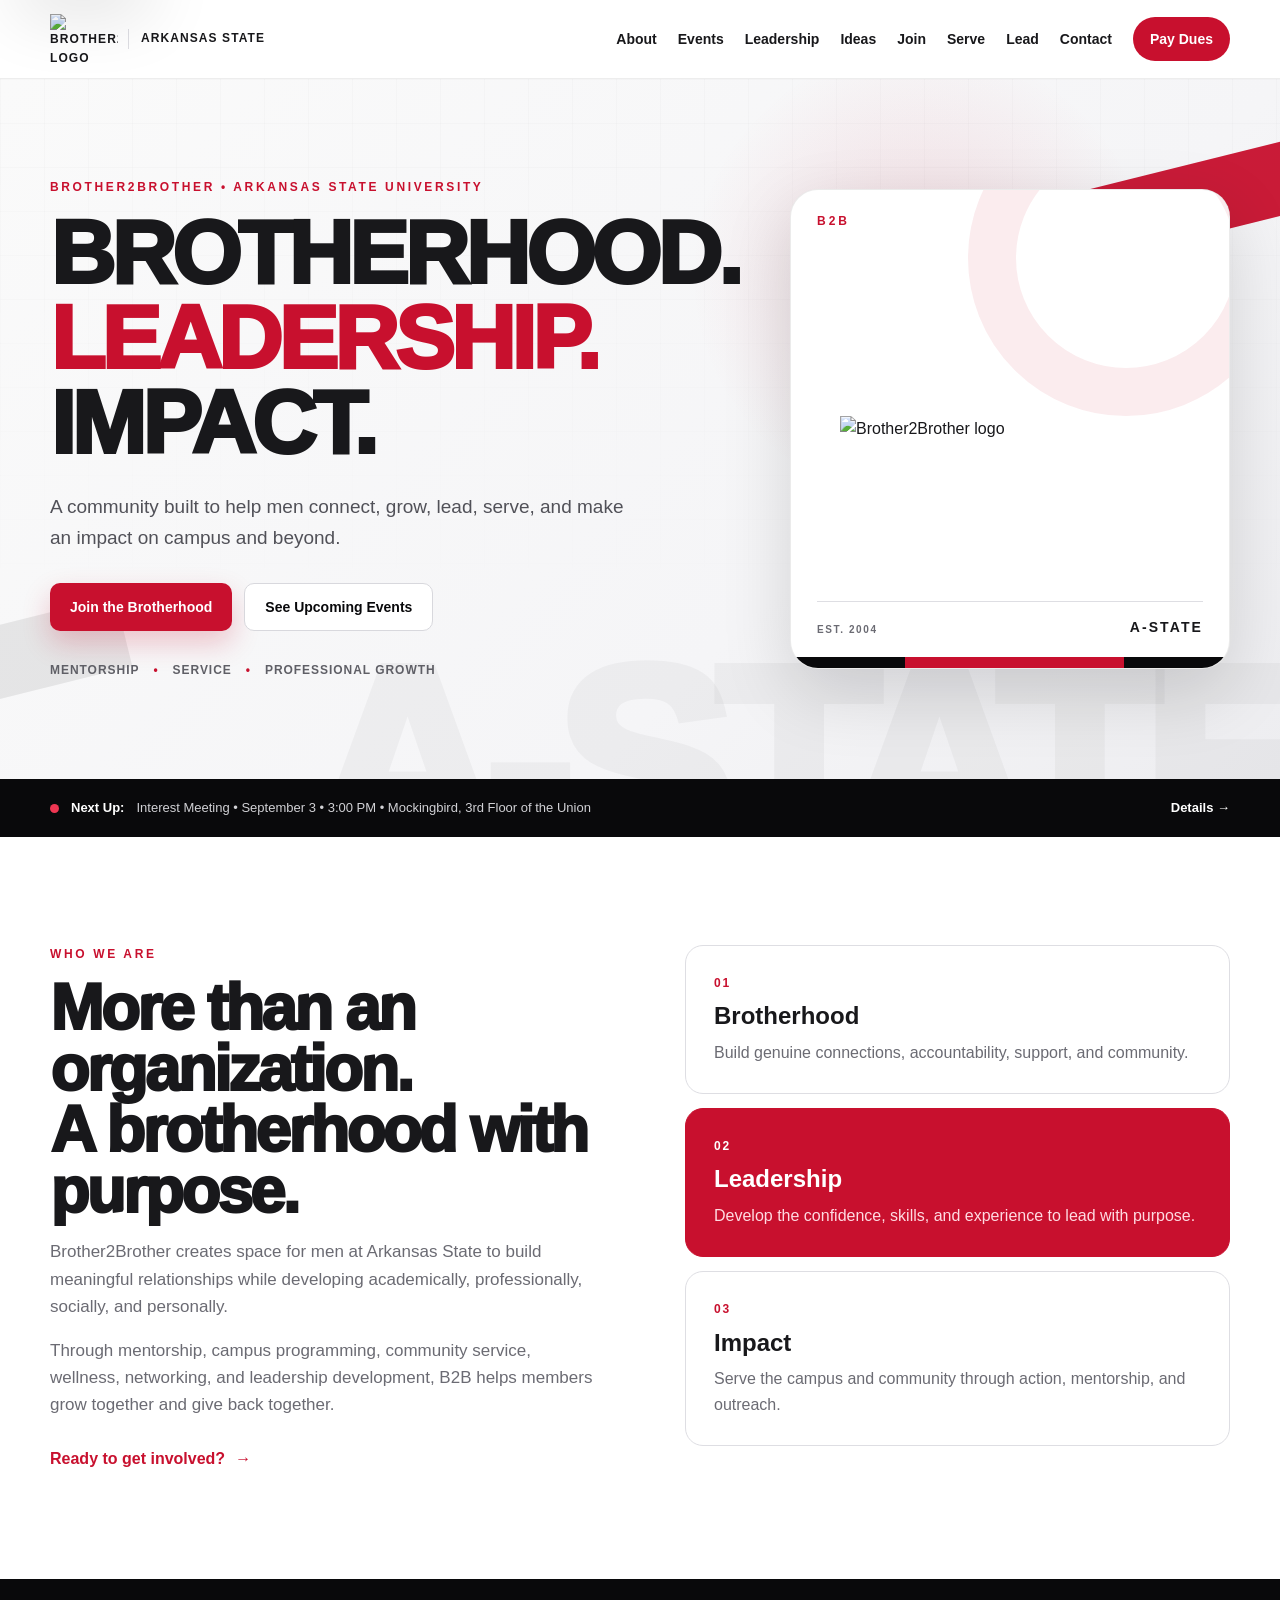
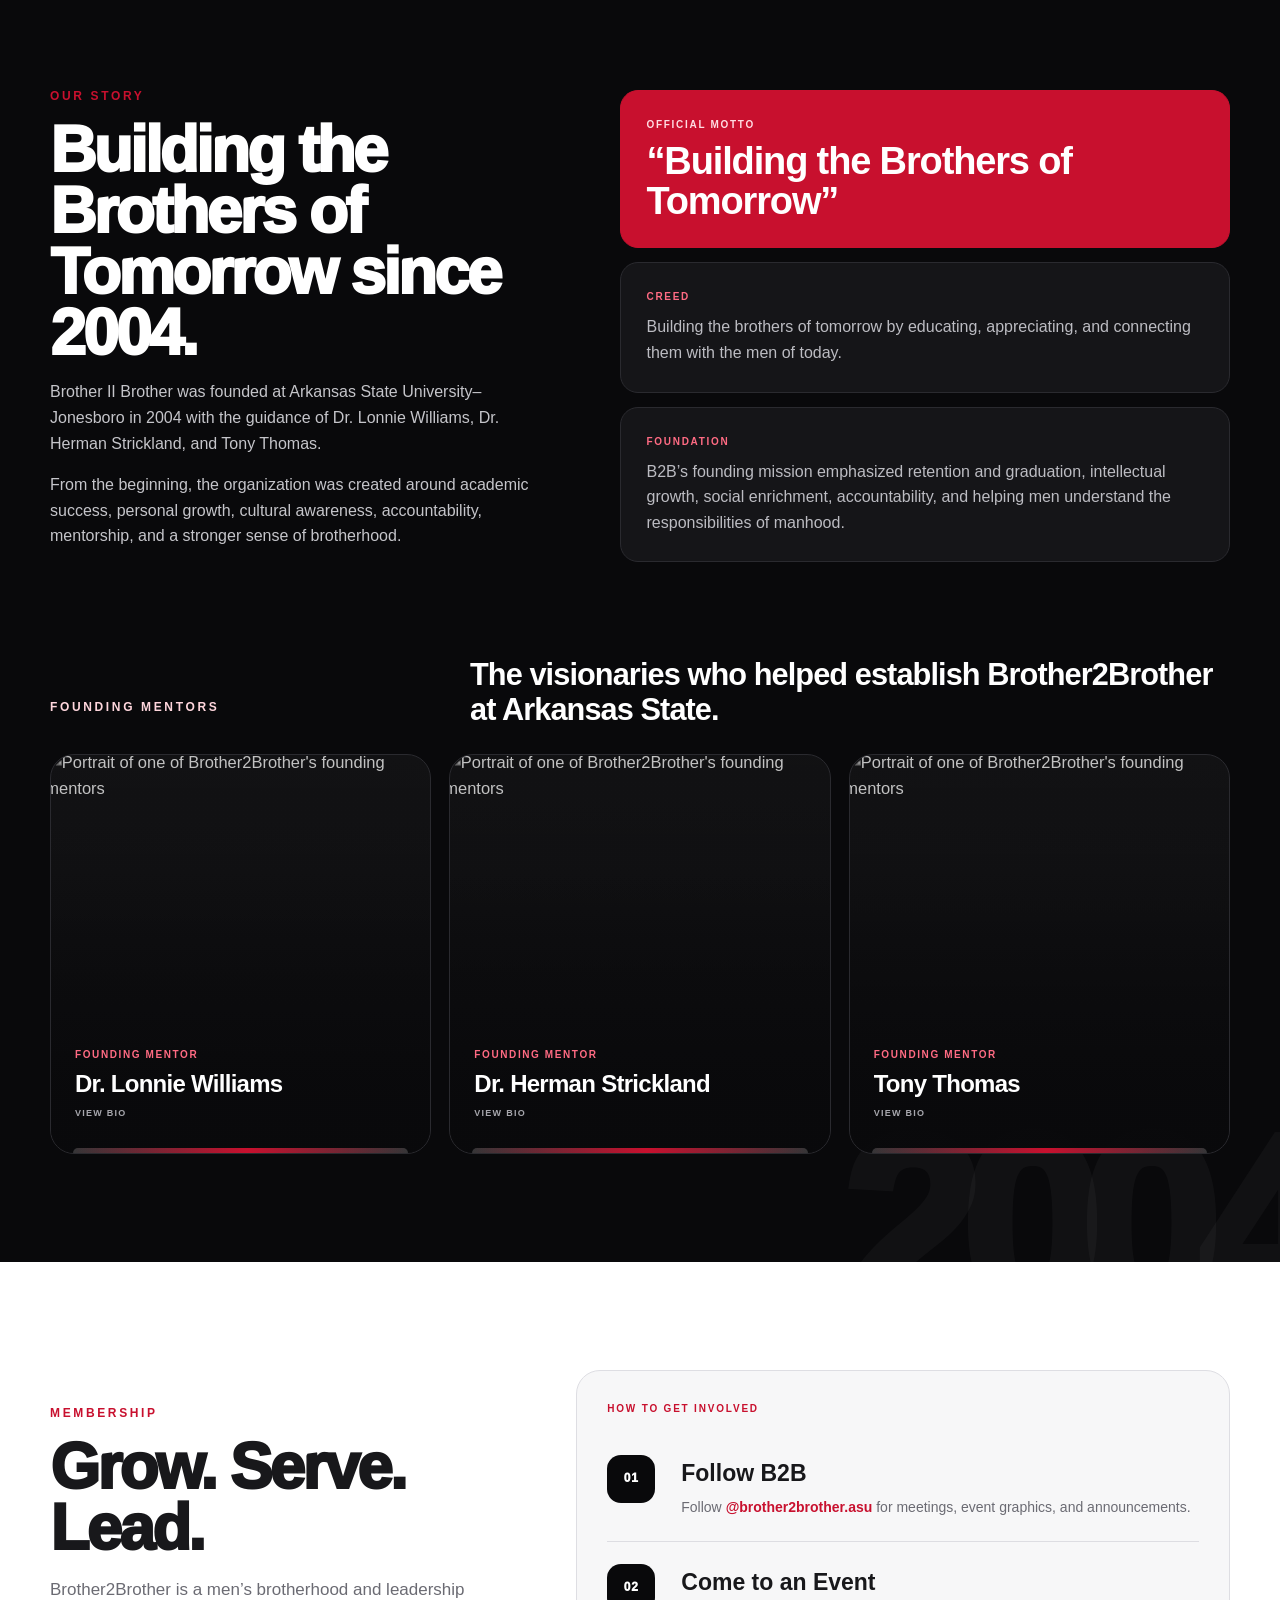
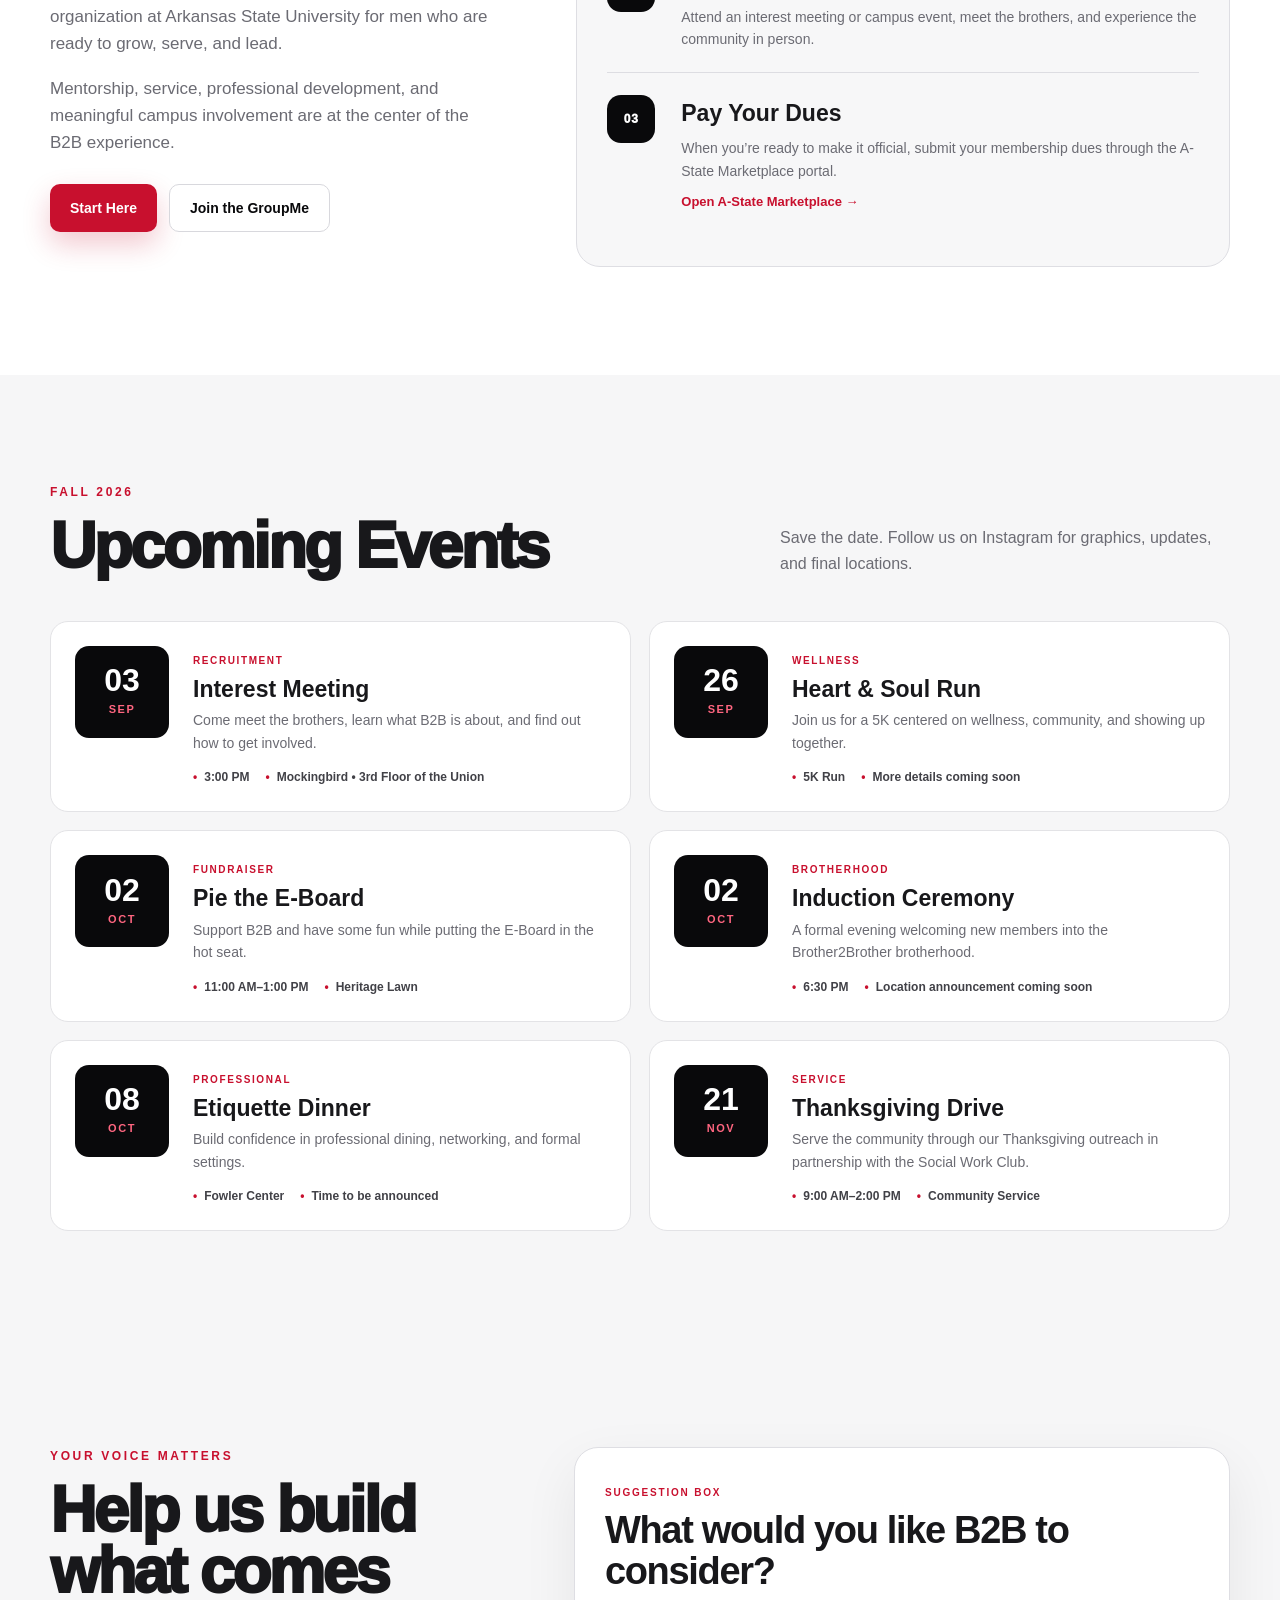
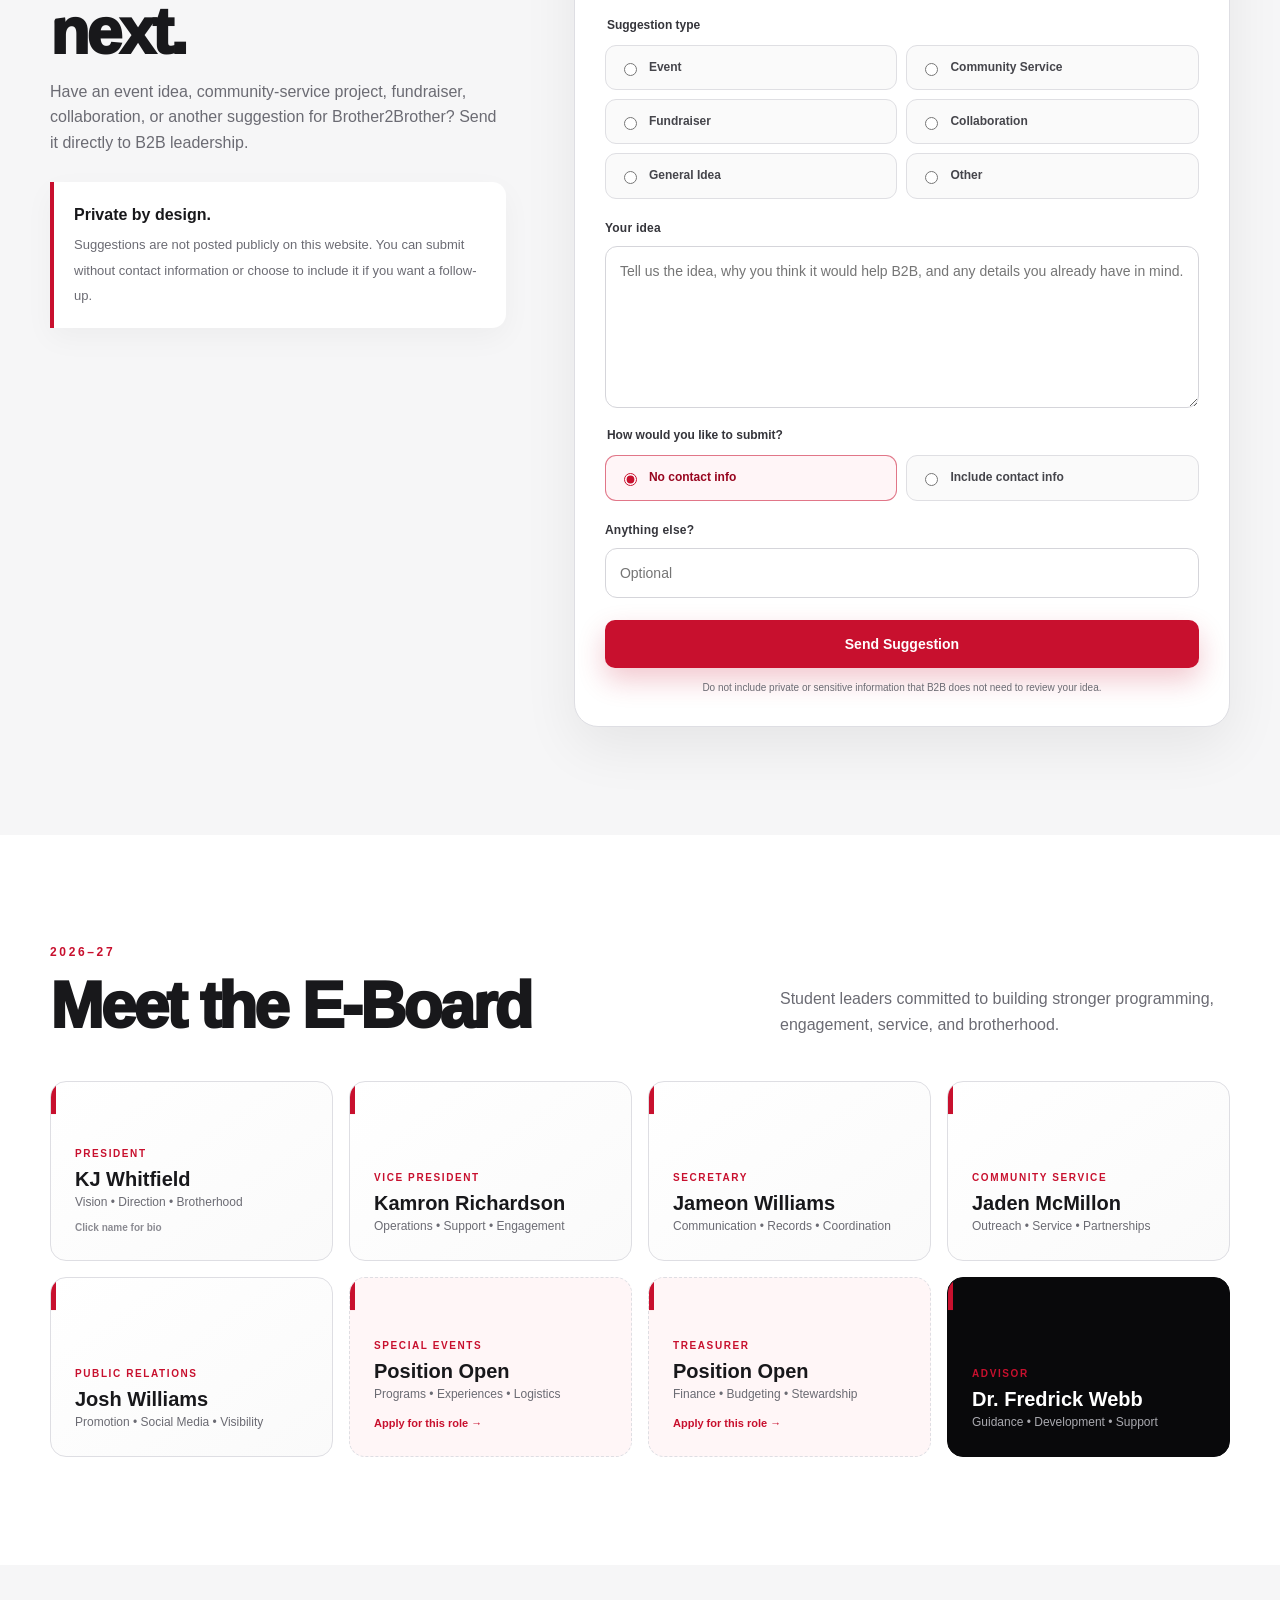
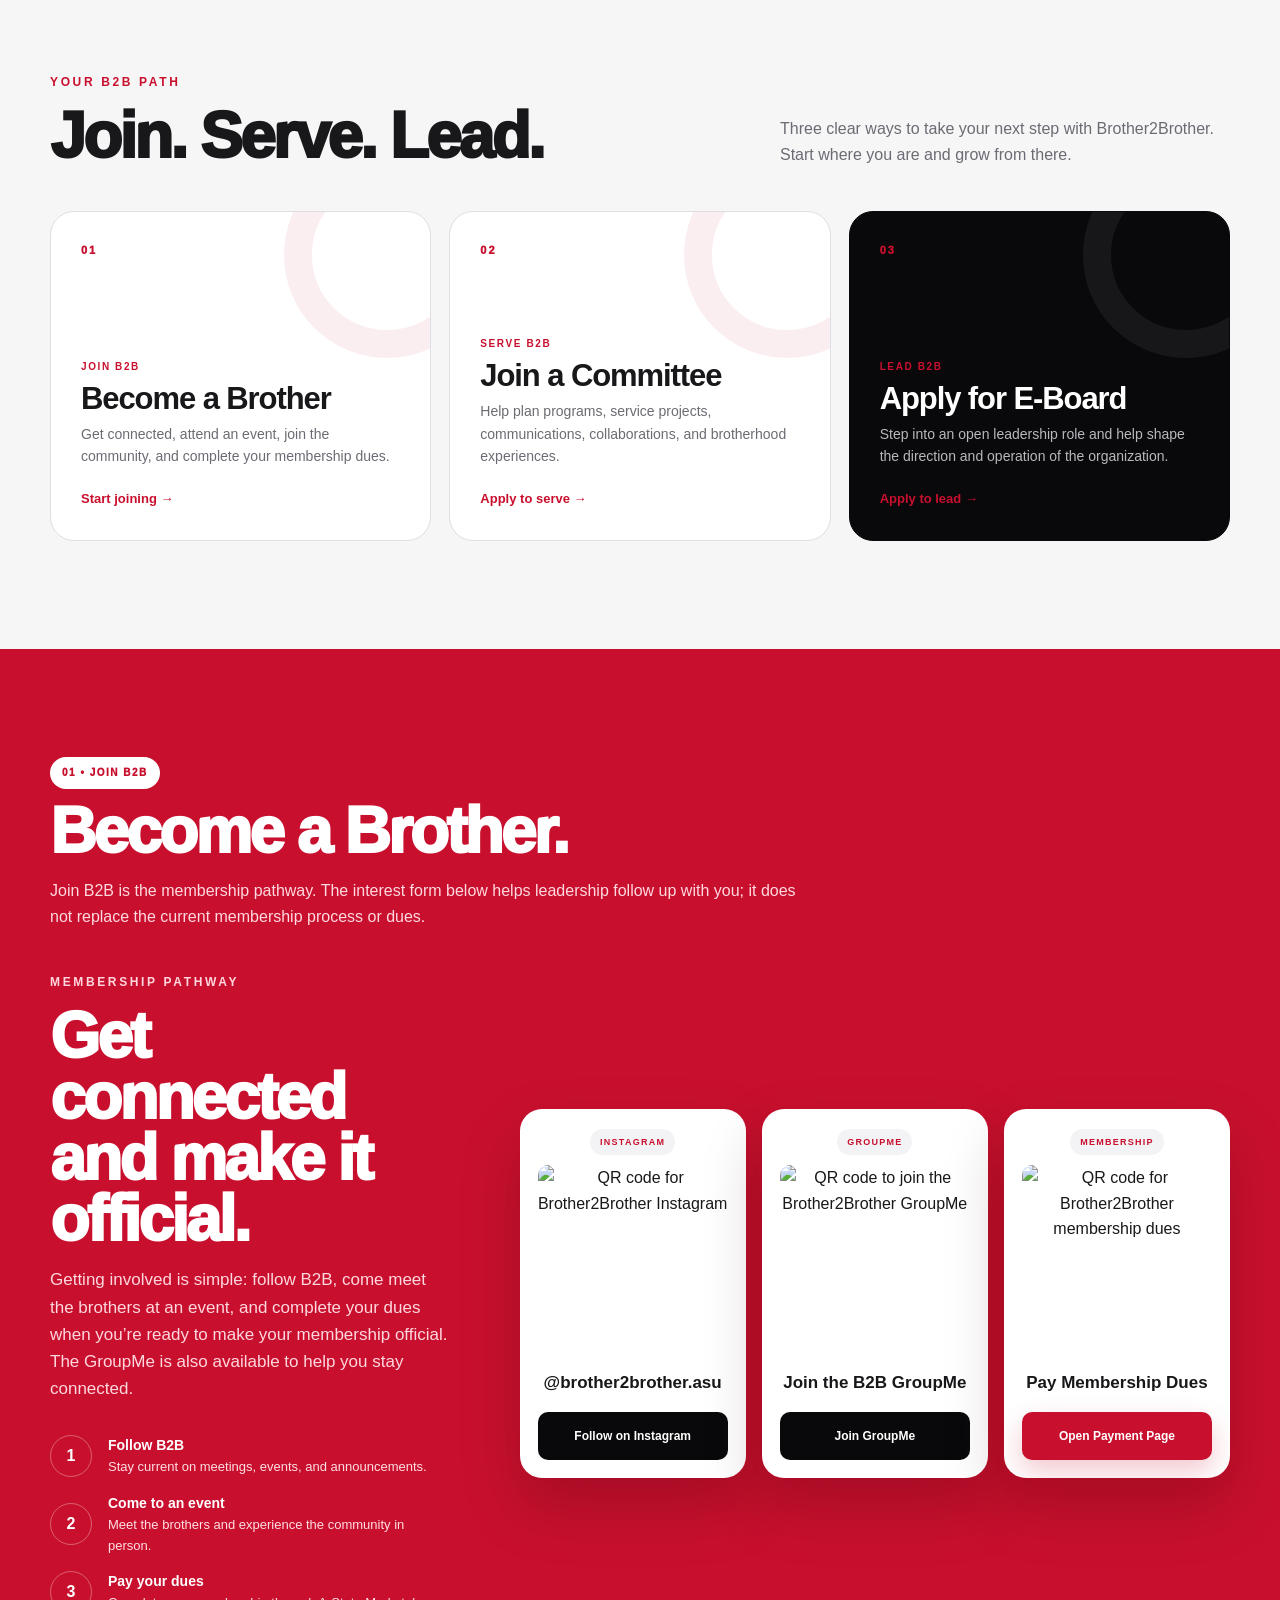
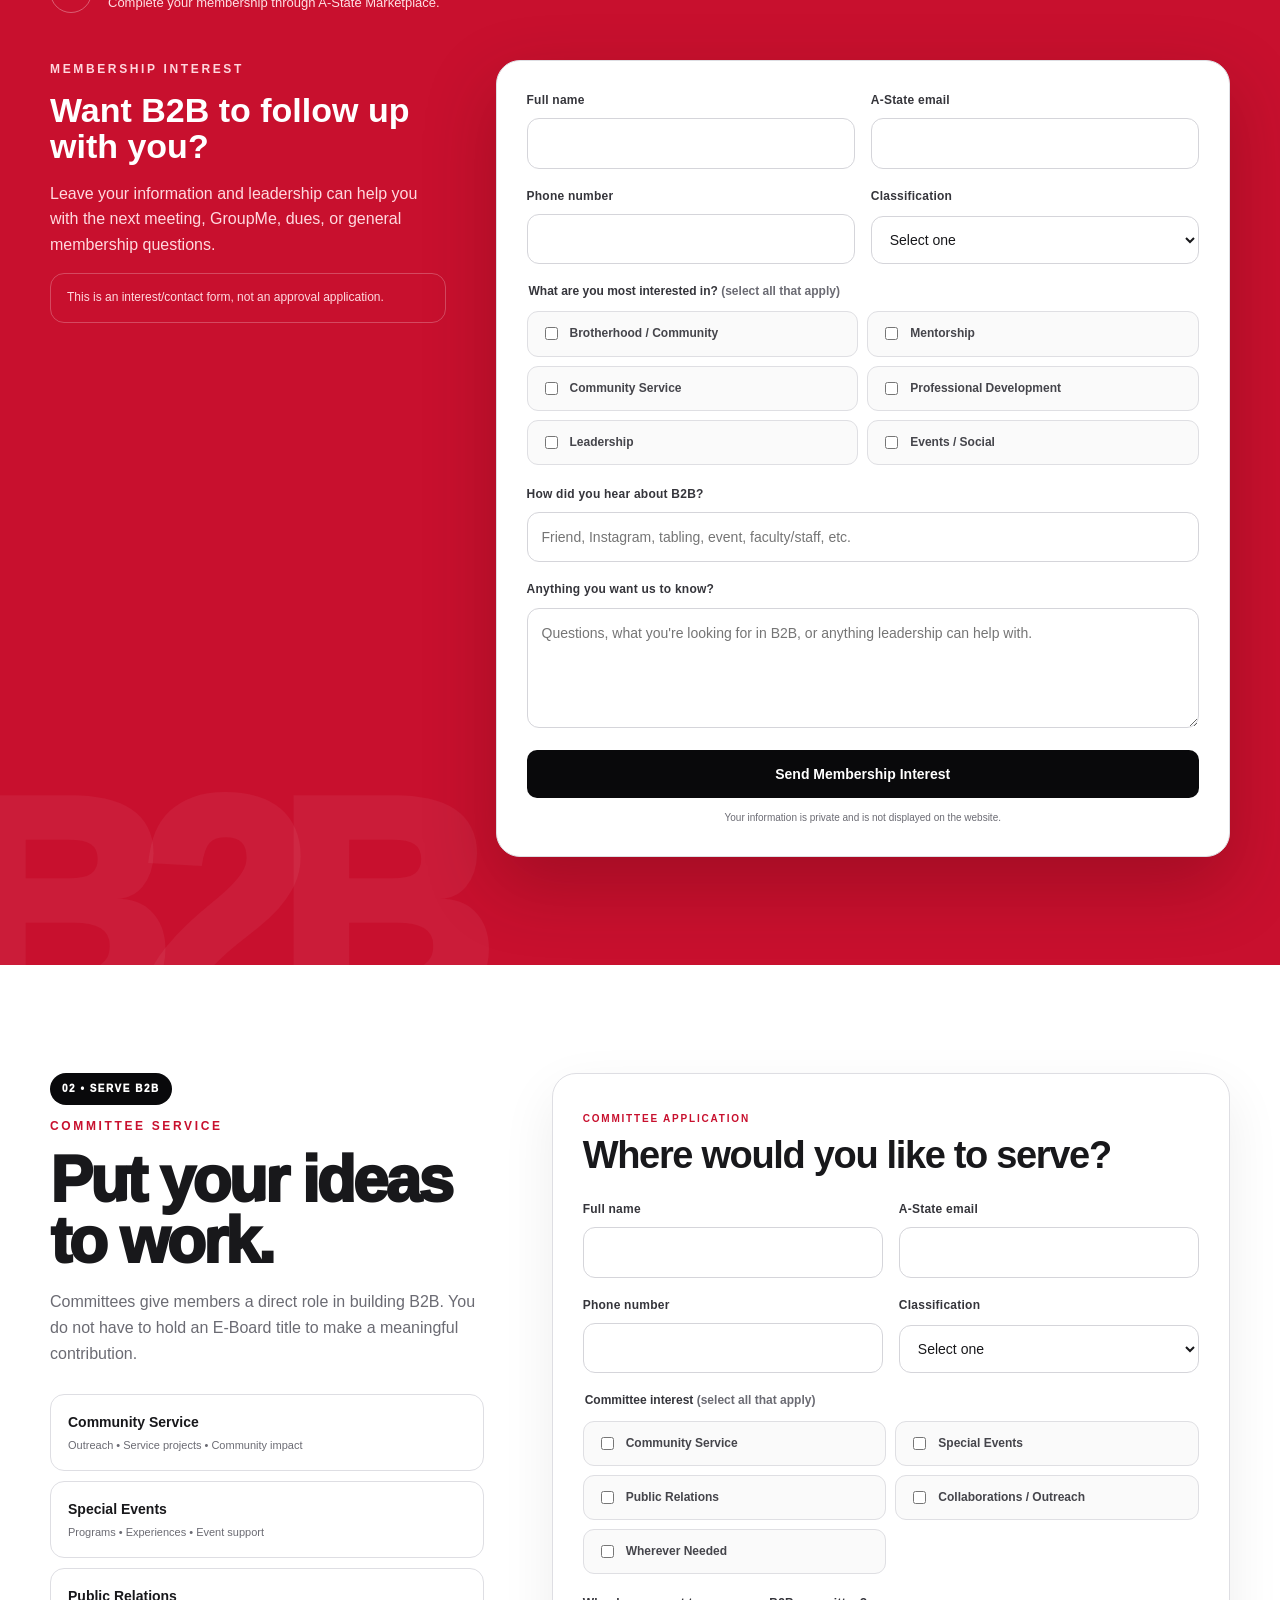
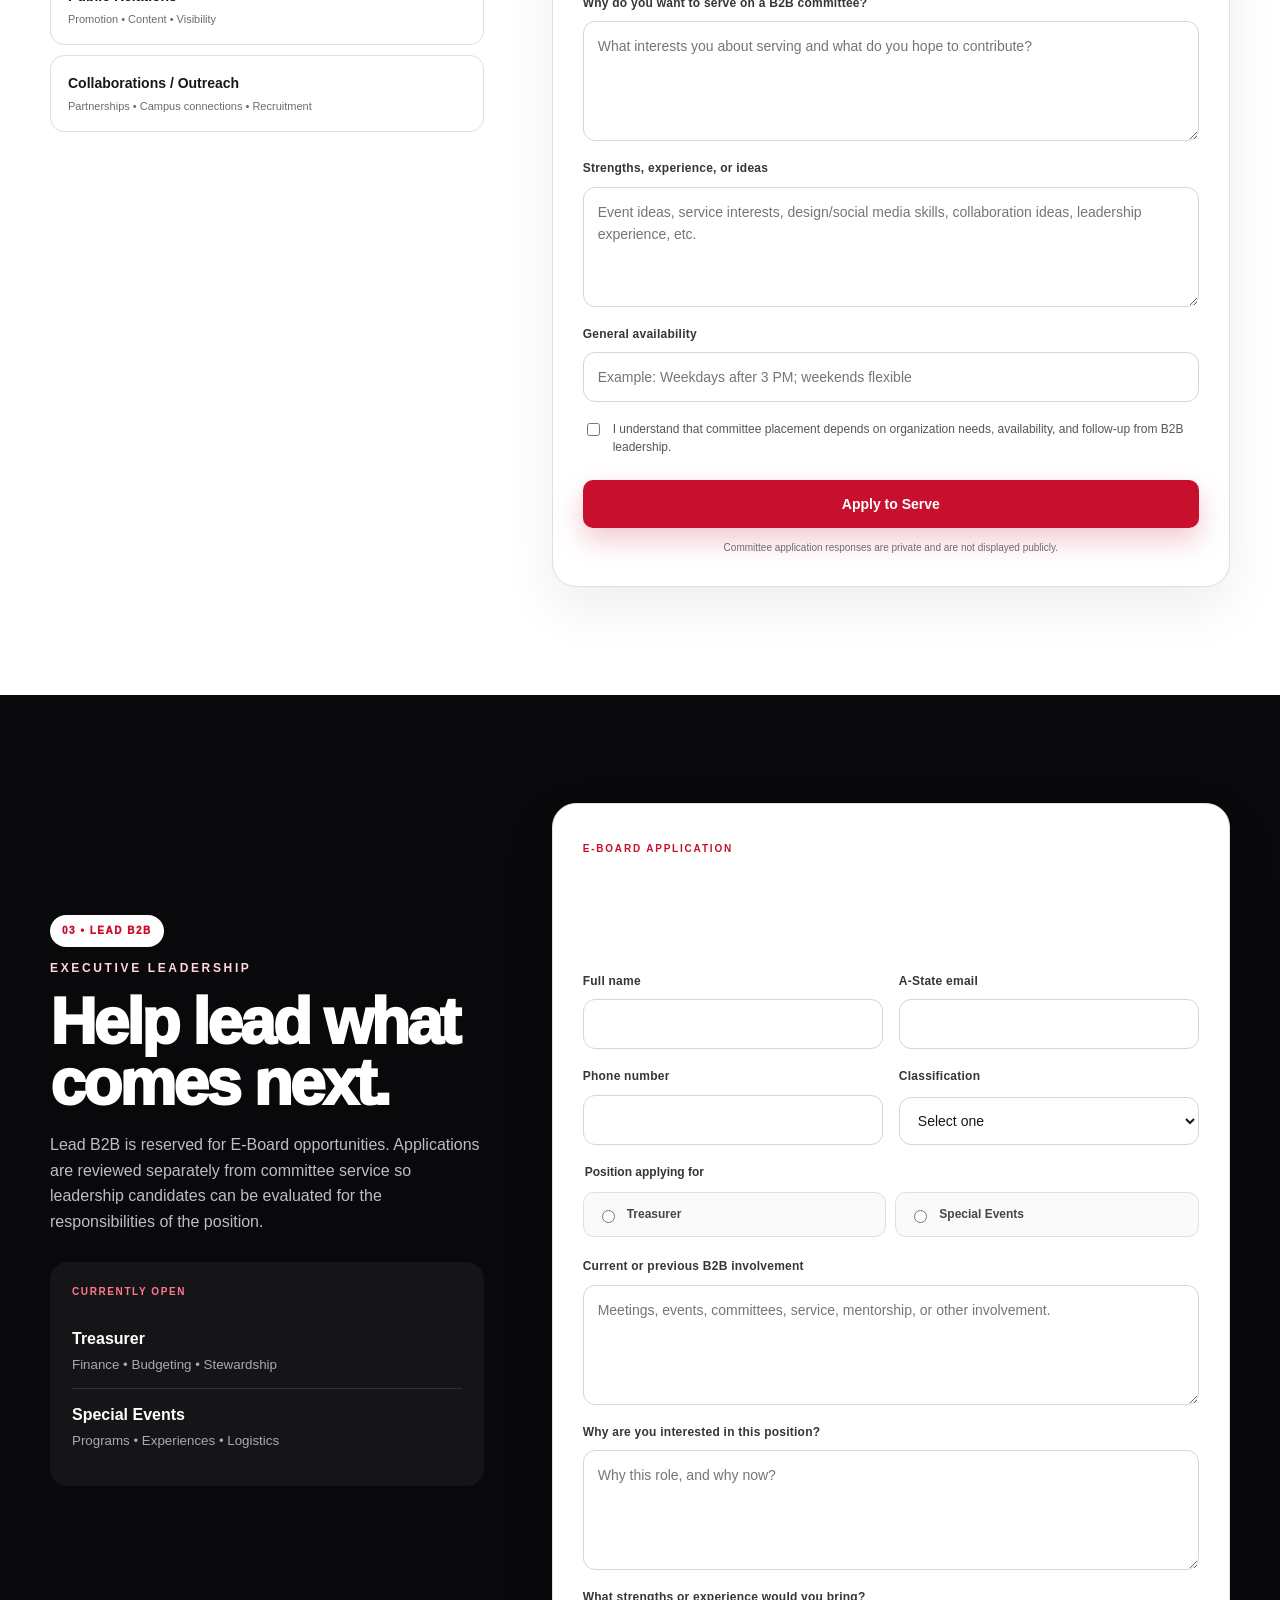
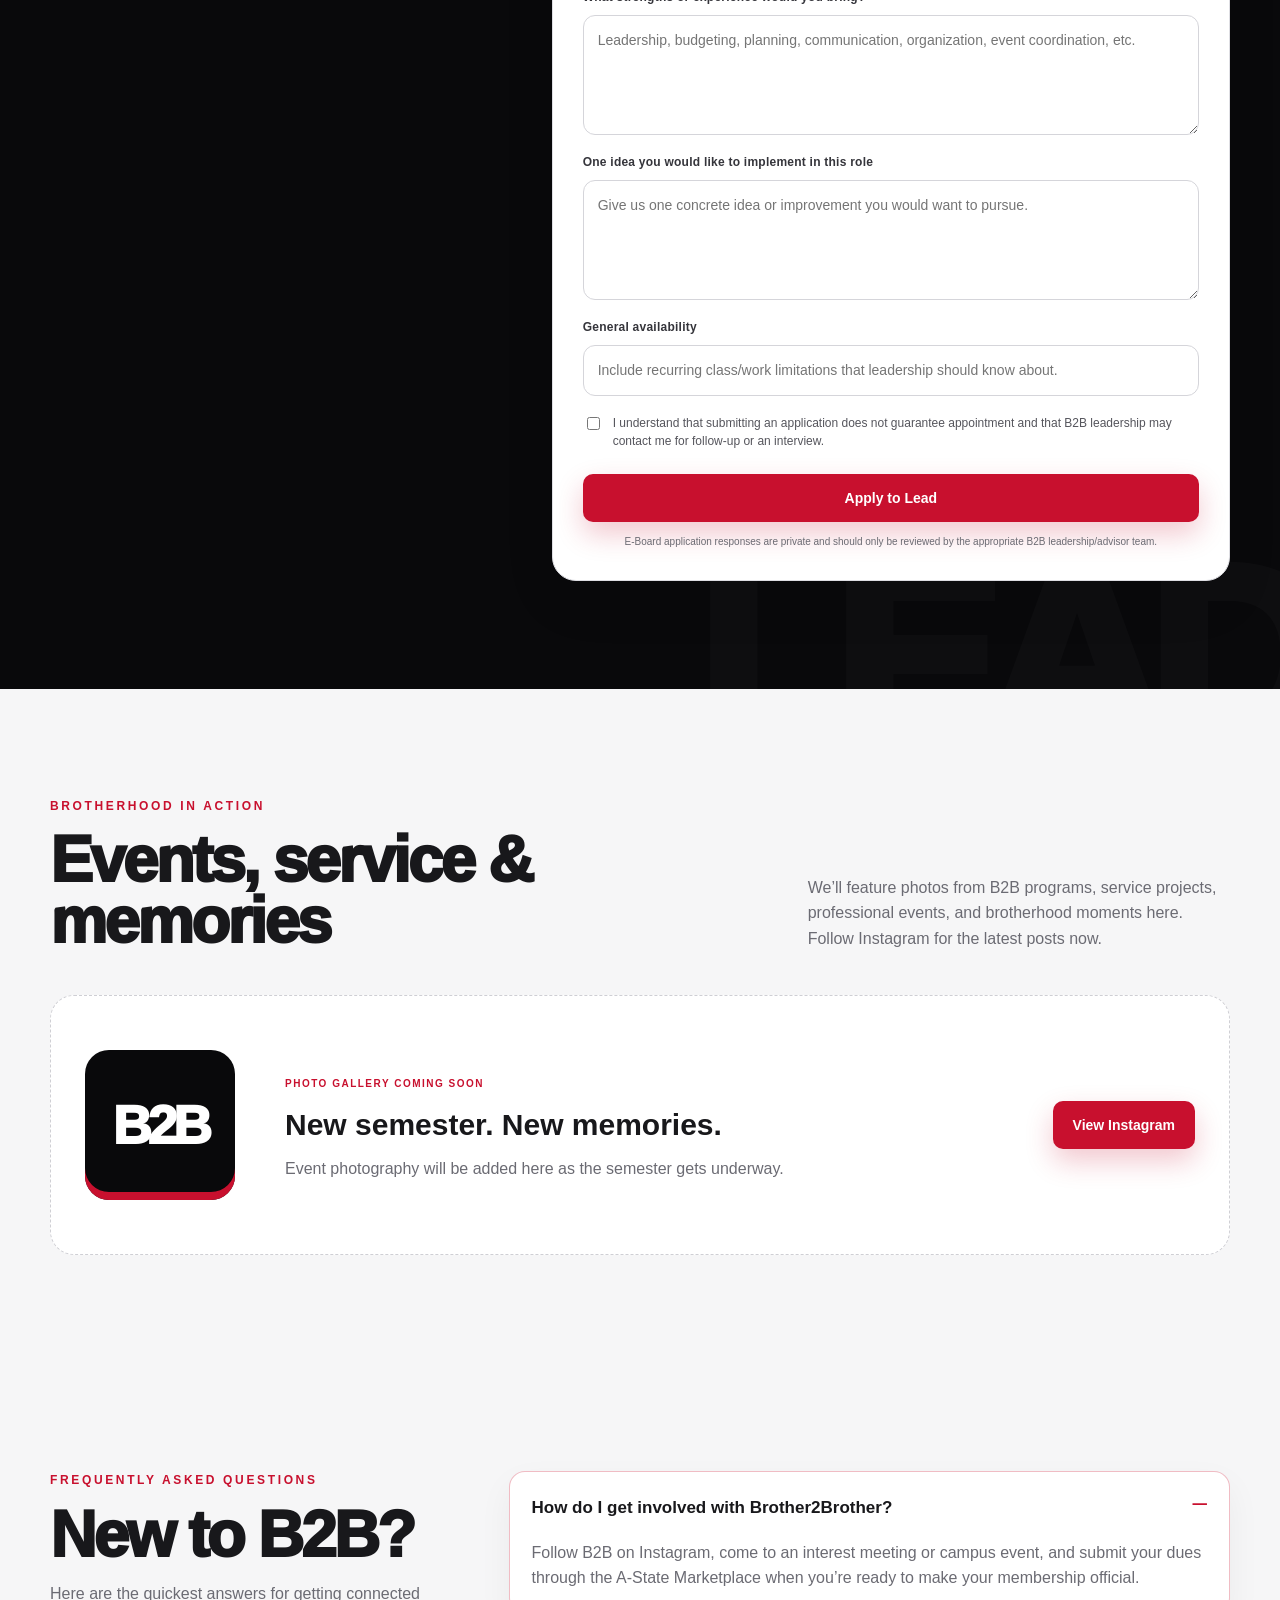
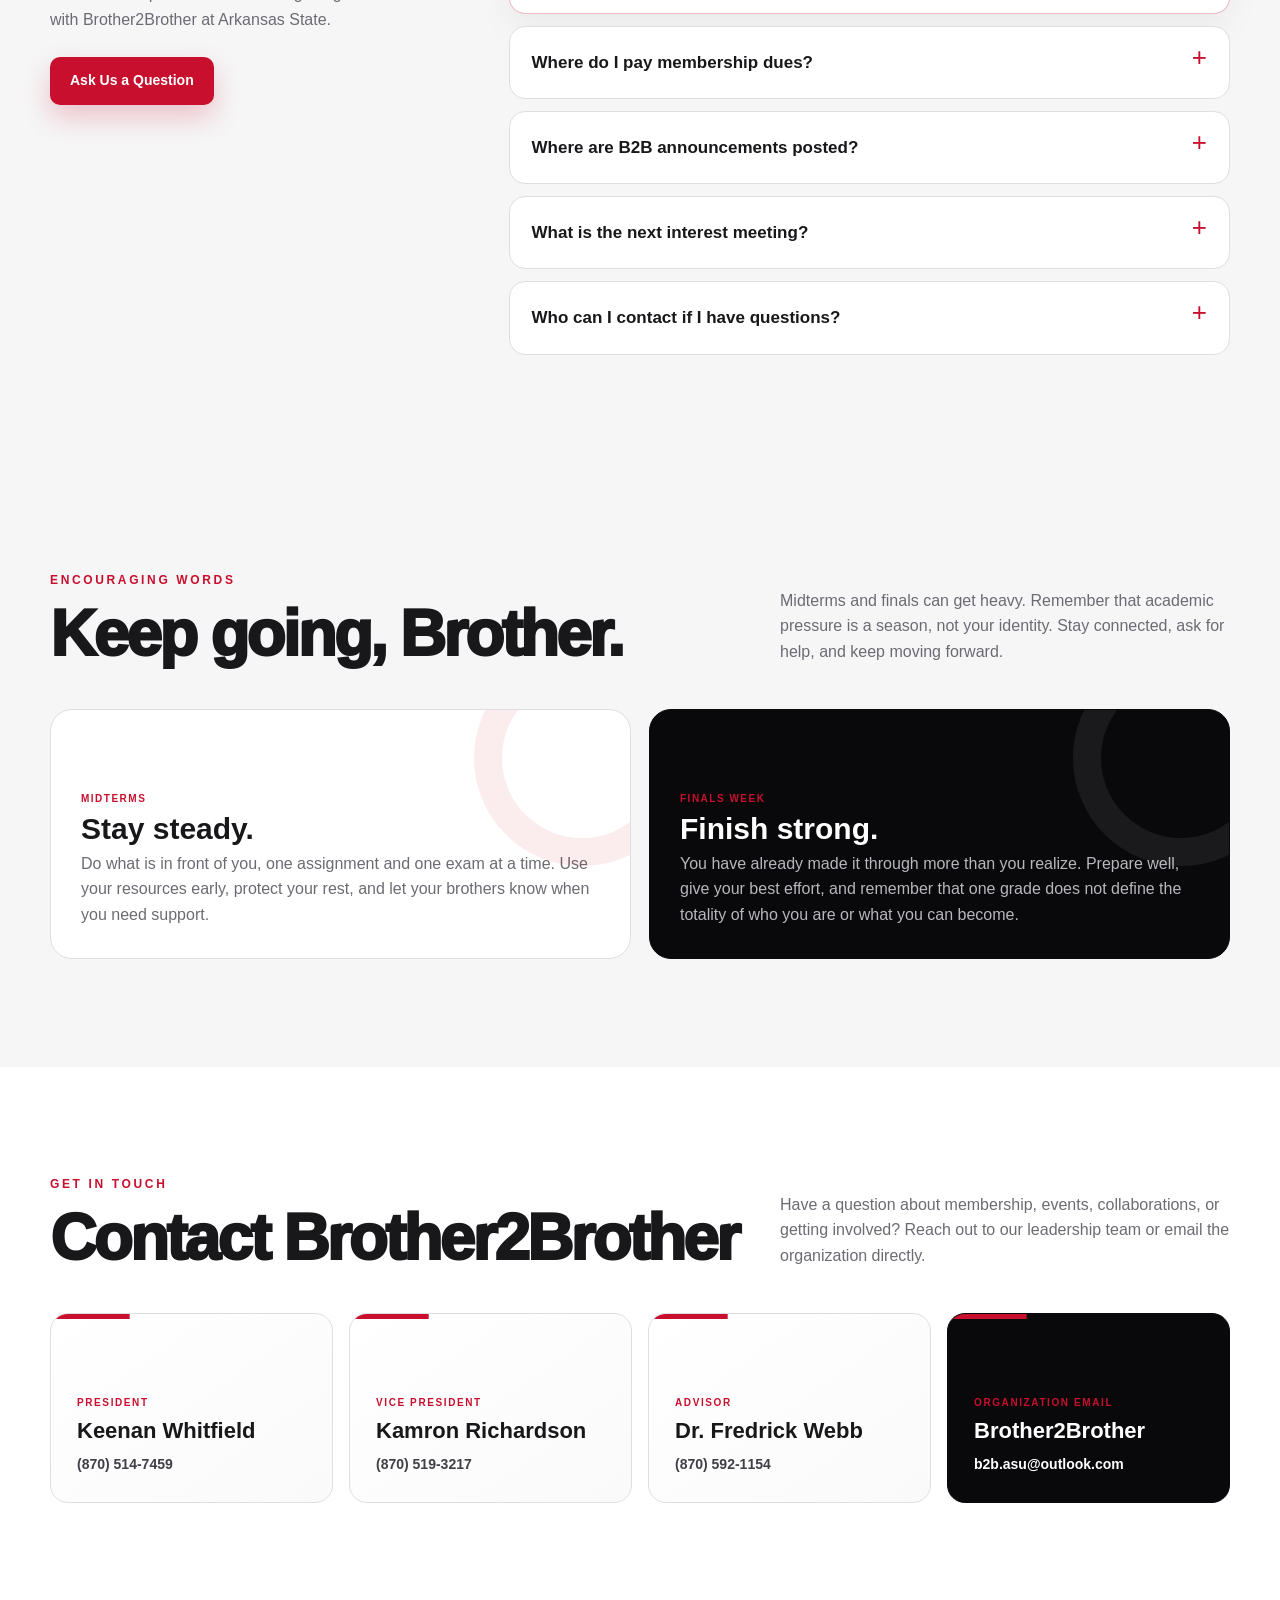
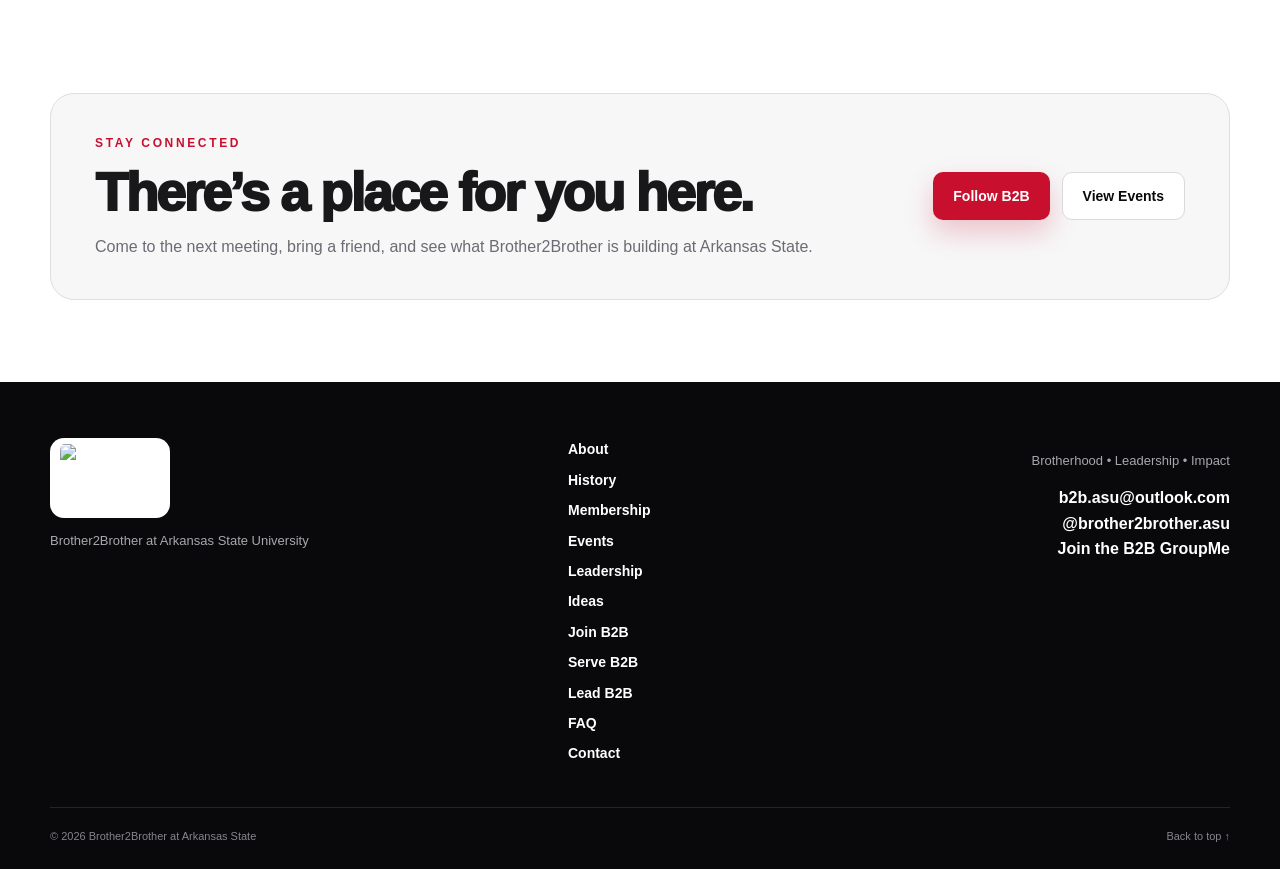
==== commit e6cfda27: "Add files via upload" ====
--- a/index.html
+++ b/index.html
@@ -28,8 +28,9 @@
   <a href="#events">Events</a>
   <a href="#leadership">Leadership</a>
   <a href="#ideas">Ideas</a>
-  <a href="#apply">Apply</a>
   <a href="#join">Join</a>
+  <a href="#serve">Serve</a>
+  <a href="#lead">Lead</a>
   <a href="#contact">Contact</a>
   <a class="nav-cta" href="https://secure.touchnet.net/C20019_ustores/web/product_detail.jsp?PRODUCTID=1301" target="_blank" rel="noopener">Pay Dues</a>
 </nav>
@@ -826,8 +827,9 @@
         <a href="#events">Events</a>
         <a href="#leadership">Leadership</a>
         <a href="#ideas">Ideas</a>
-        <a href="#apply">Apply</a>
-        <a href="#join">Join</a>
+        <a href="#join">Join B2B</a>
+        <a href="#serve">Serve B2B</a>
+        <a href="#lead">Lead B2B</a>
         <a href="#faq">FAQ</a>
         <a href="#contact">Contact</a>
       </div>
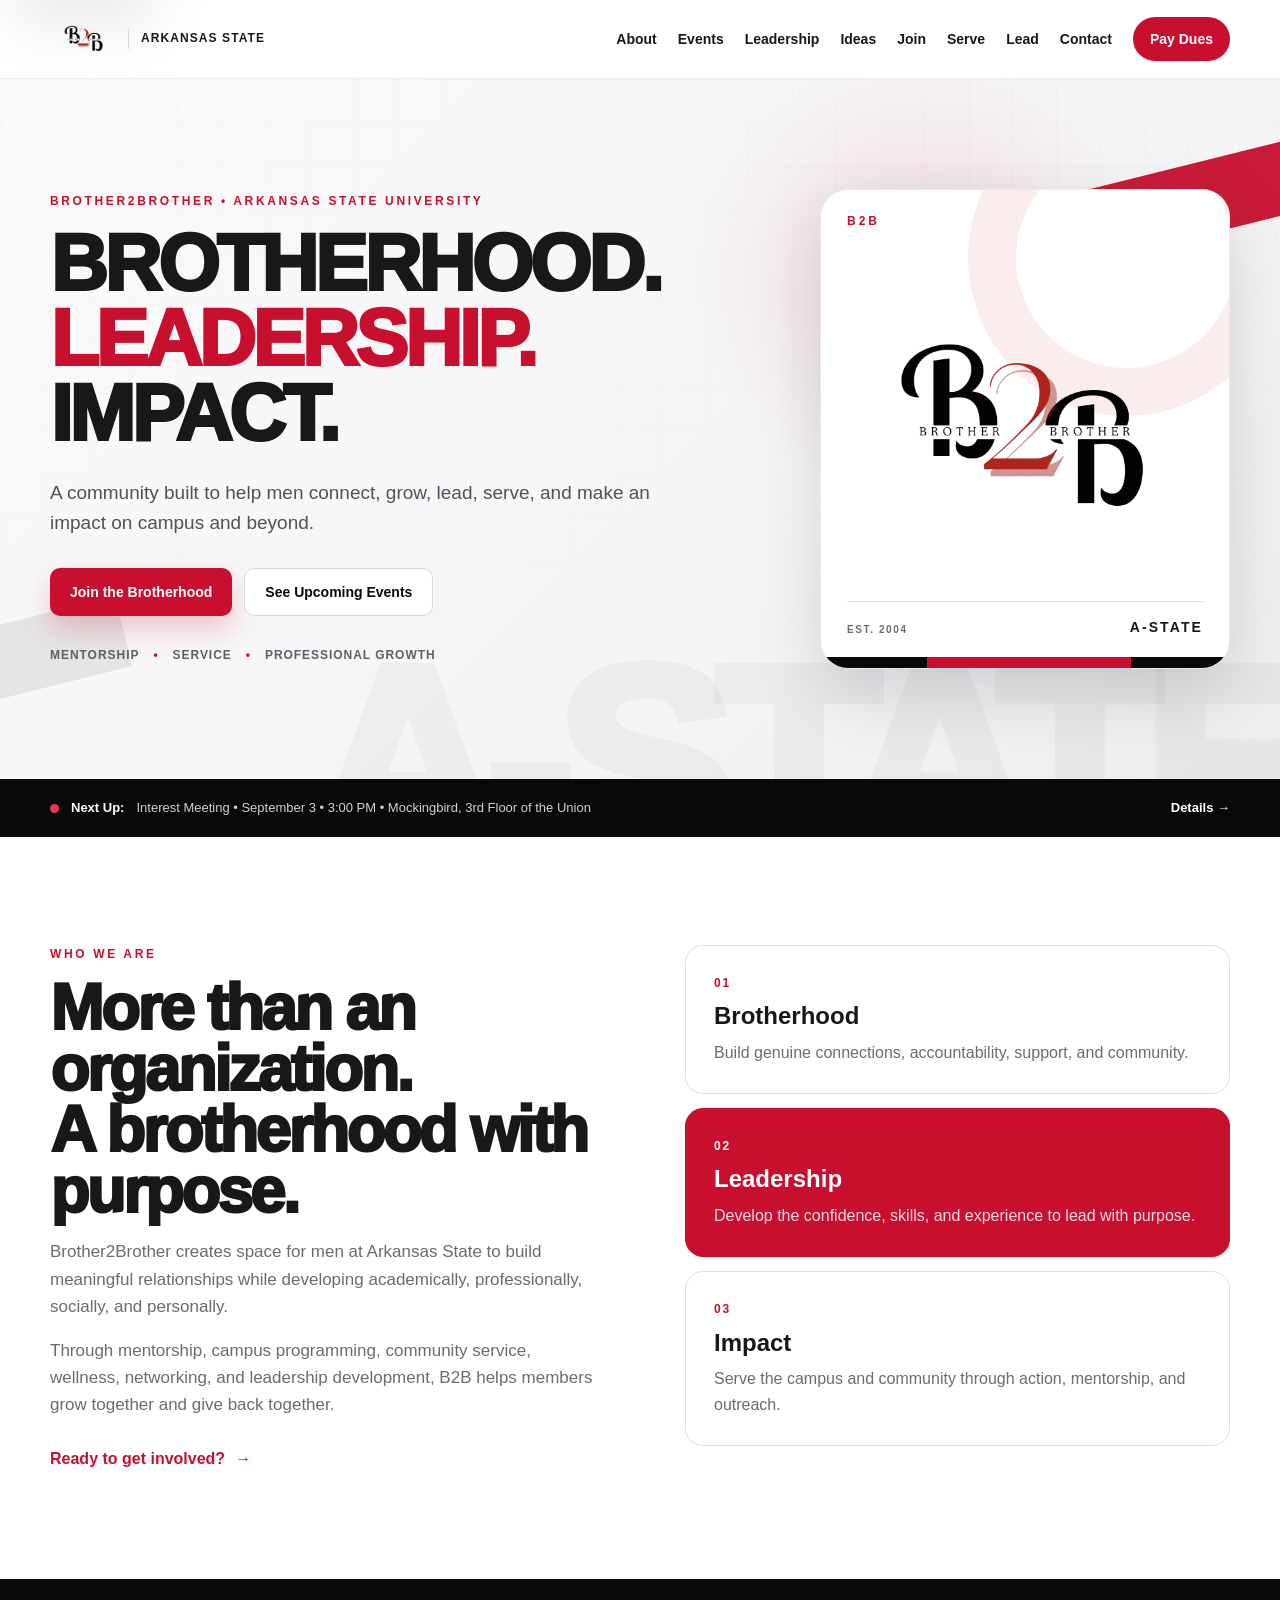
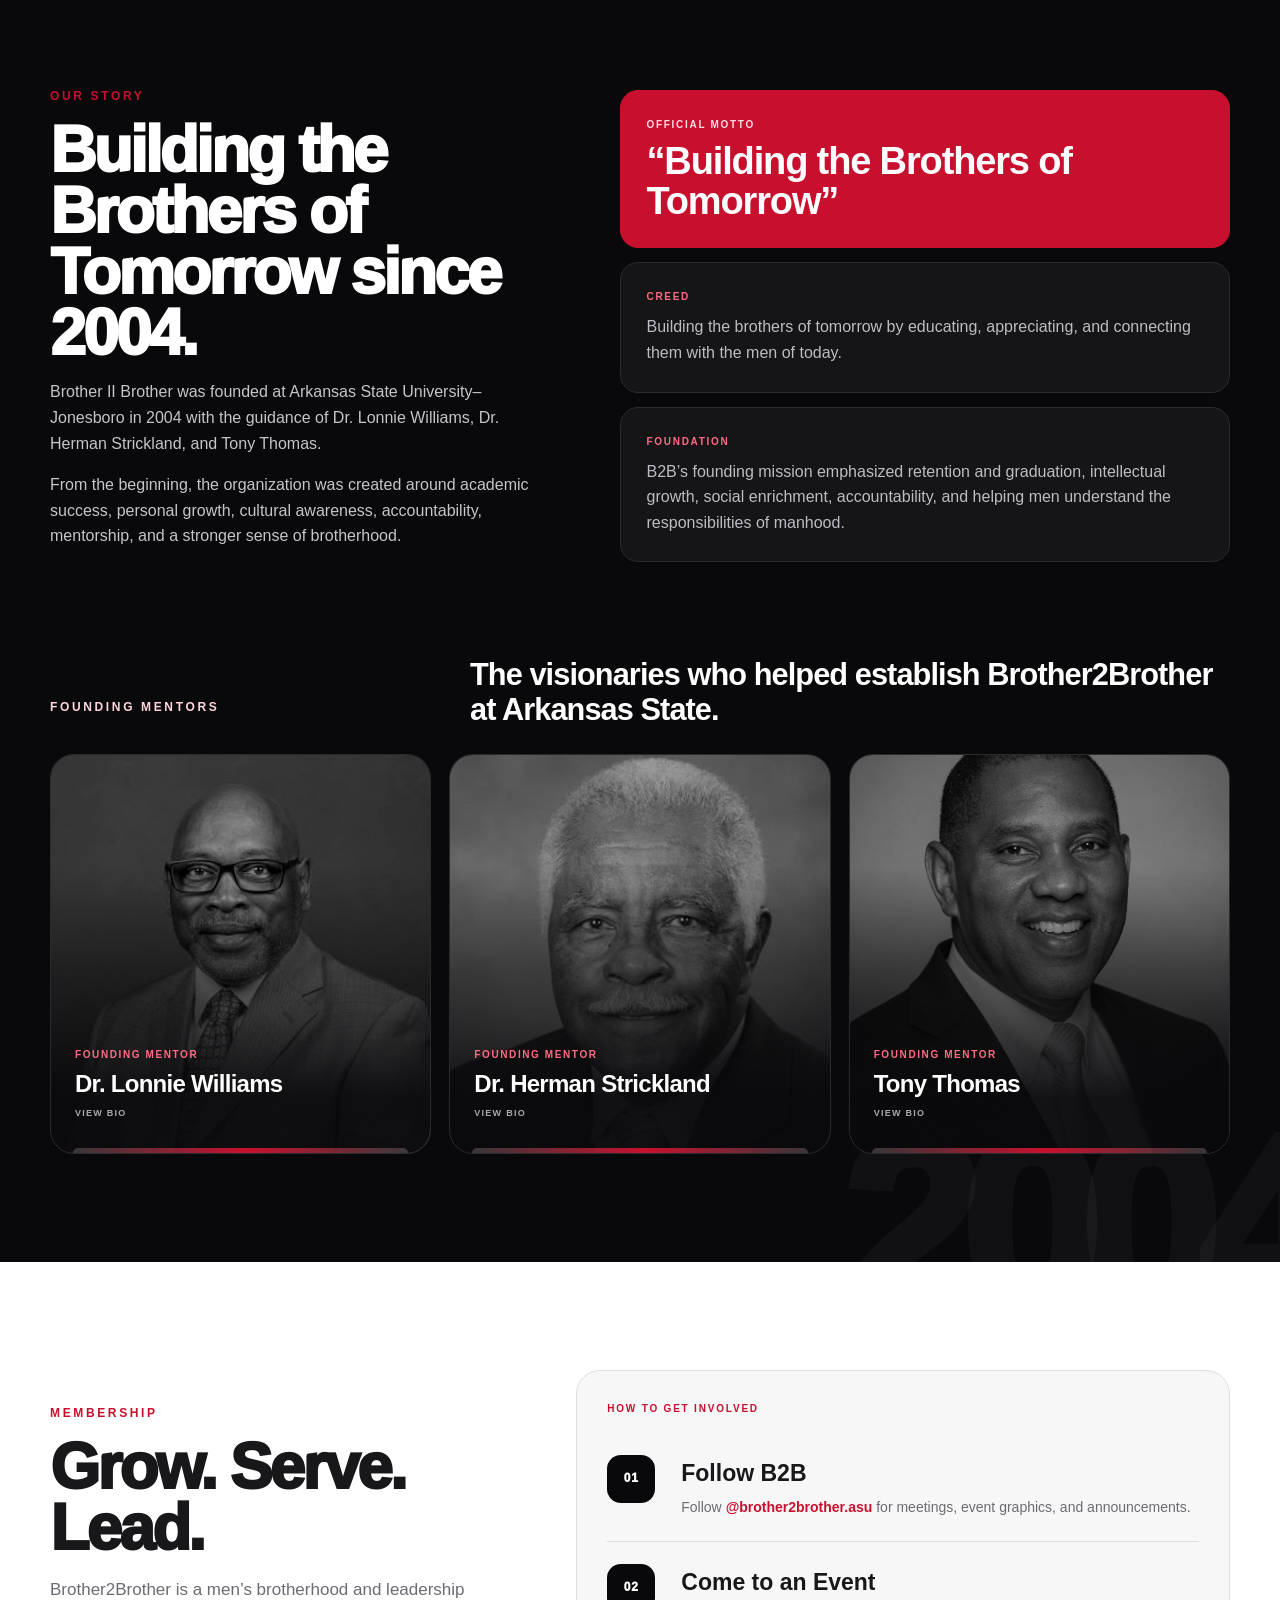
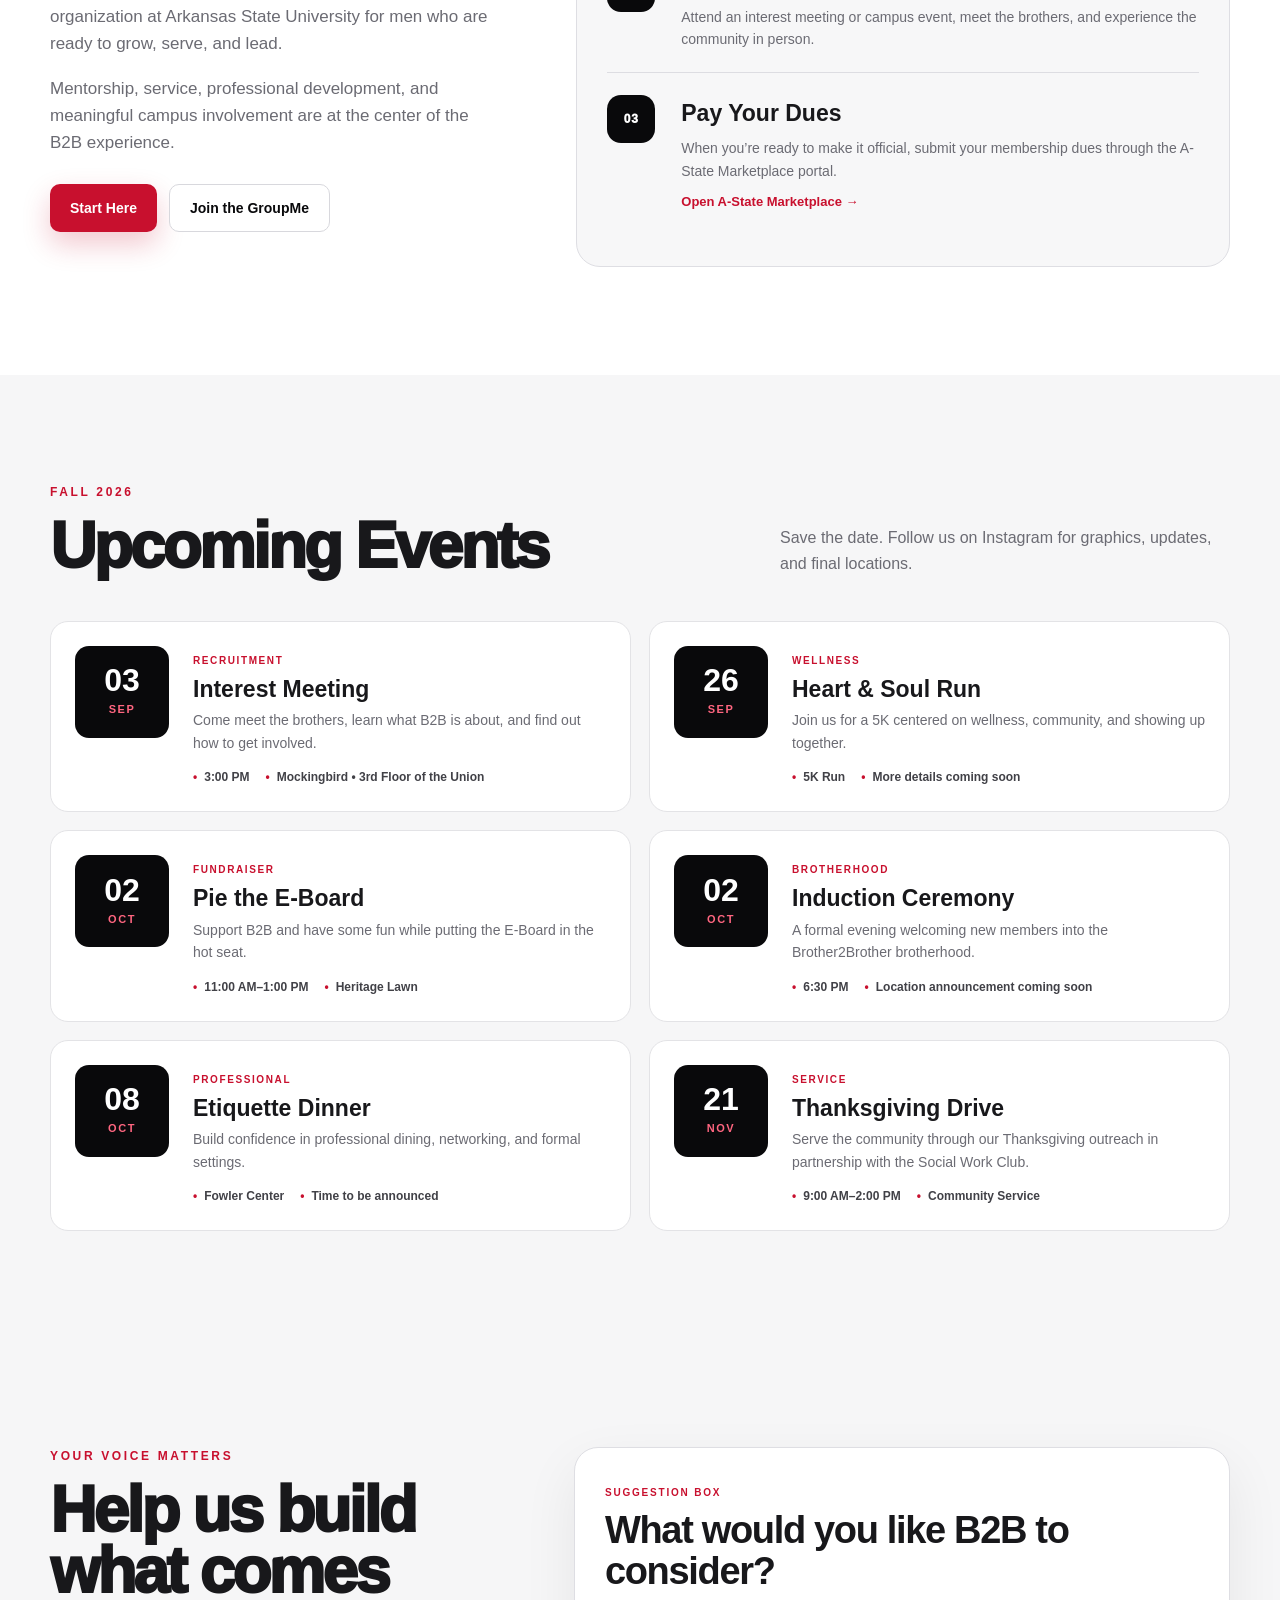
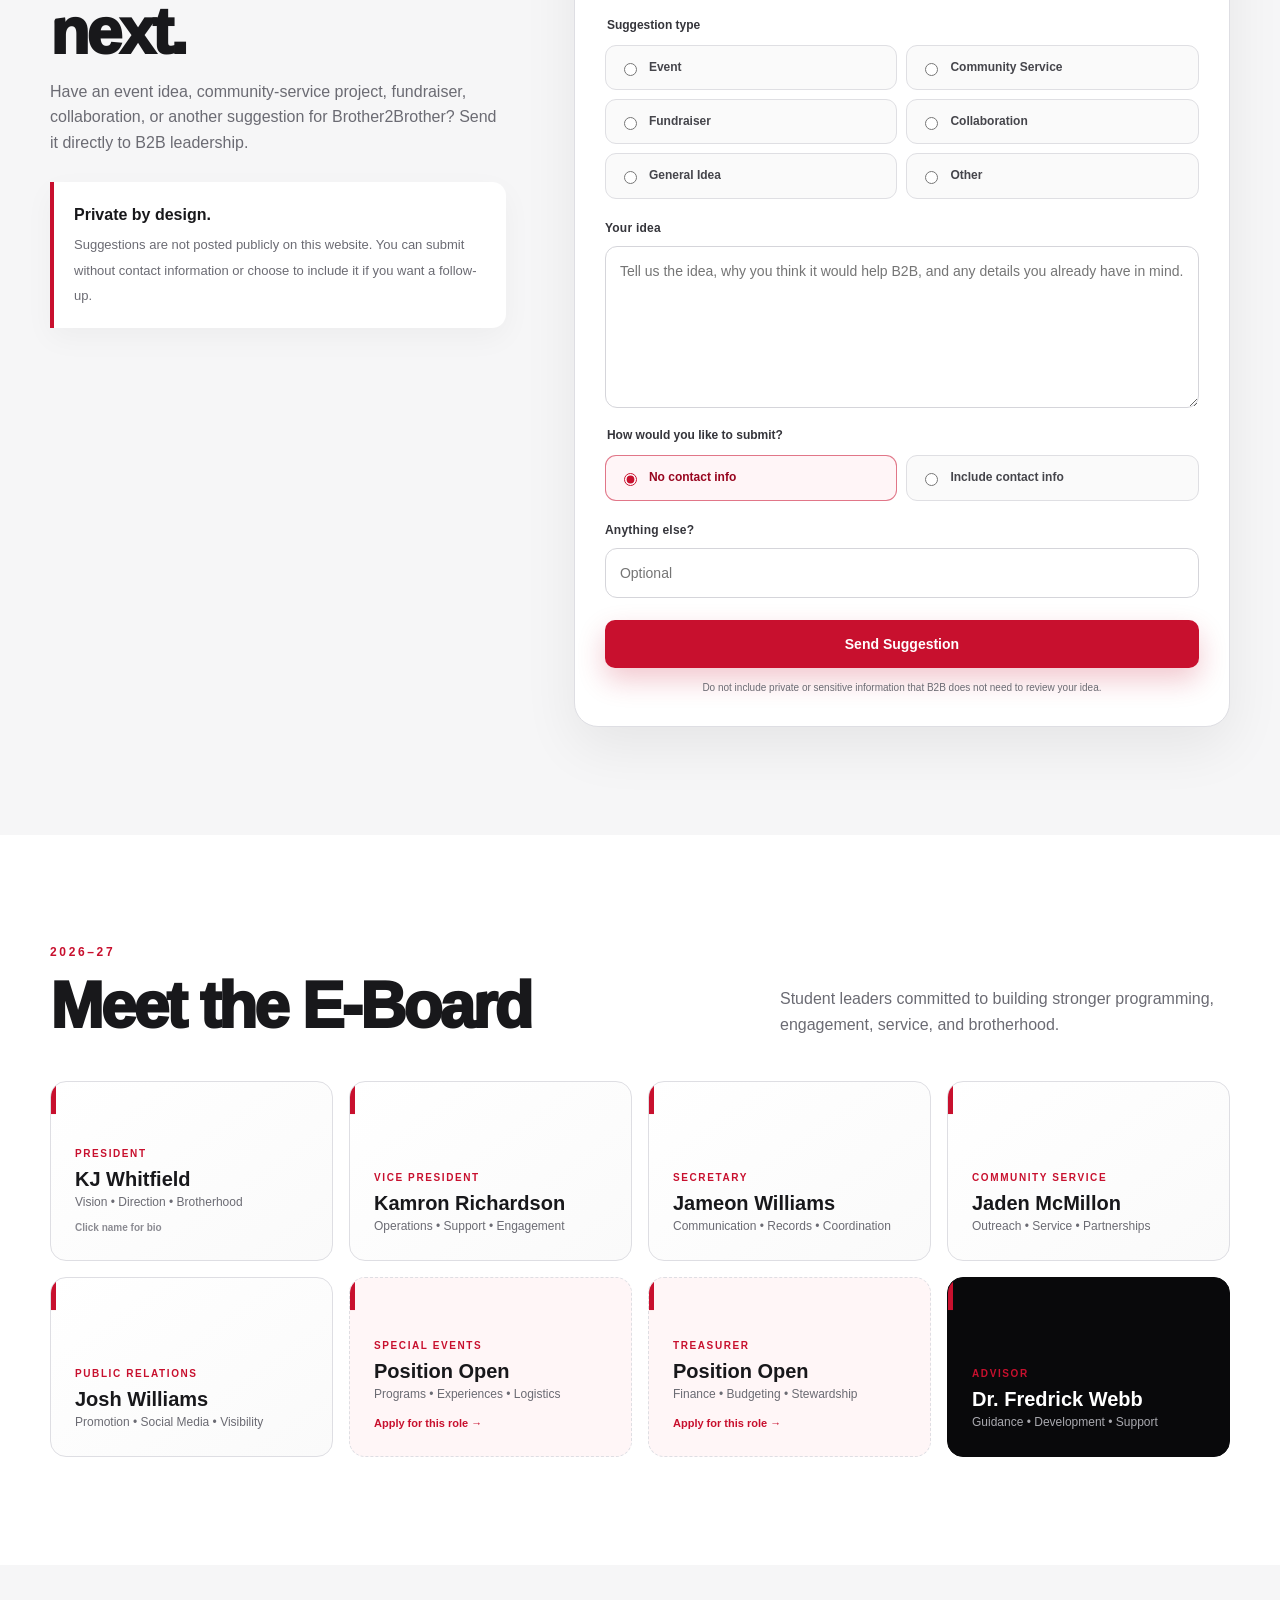
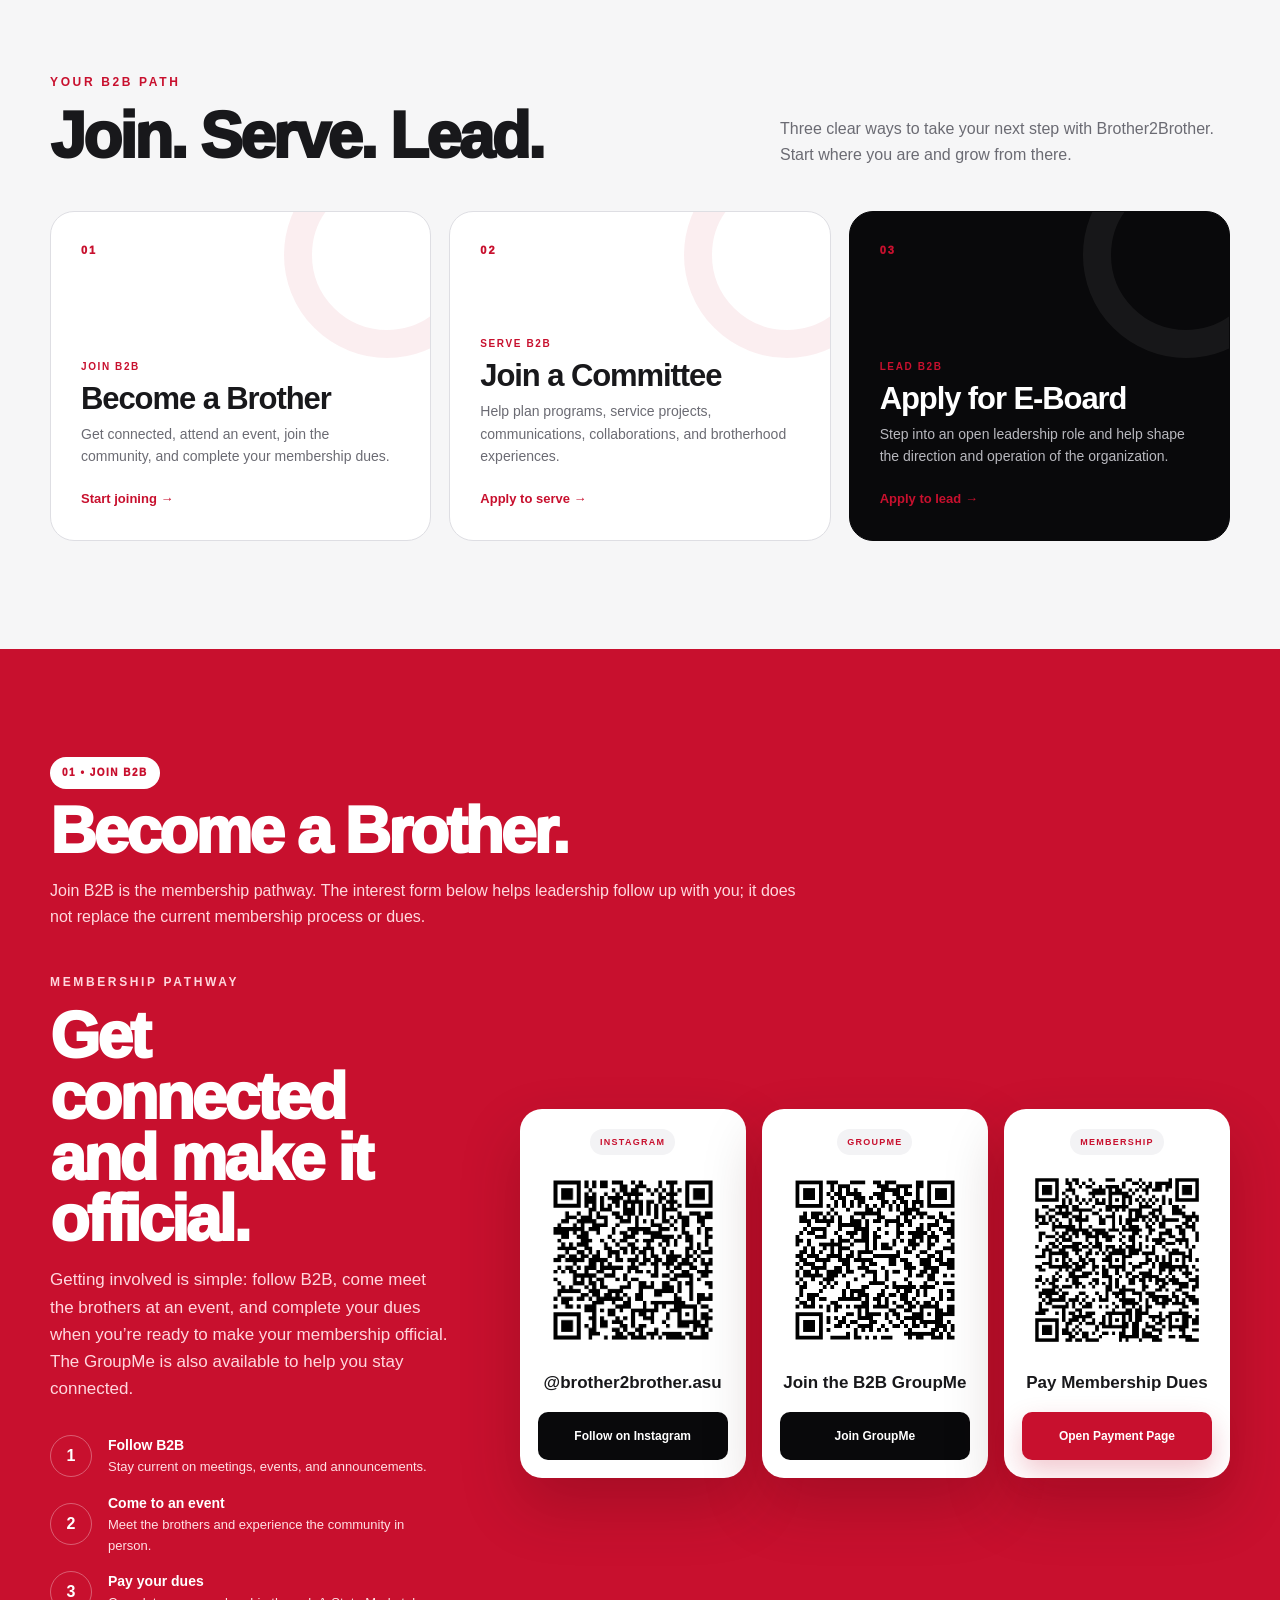
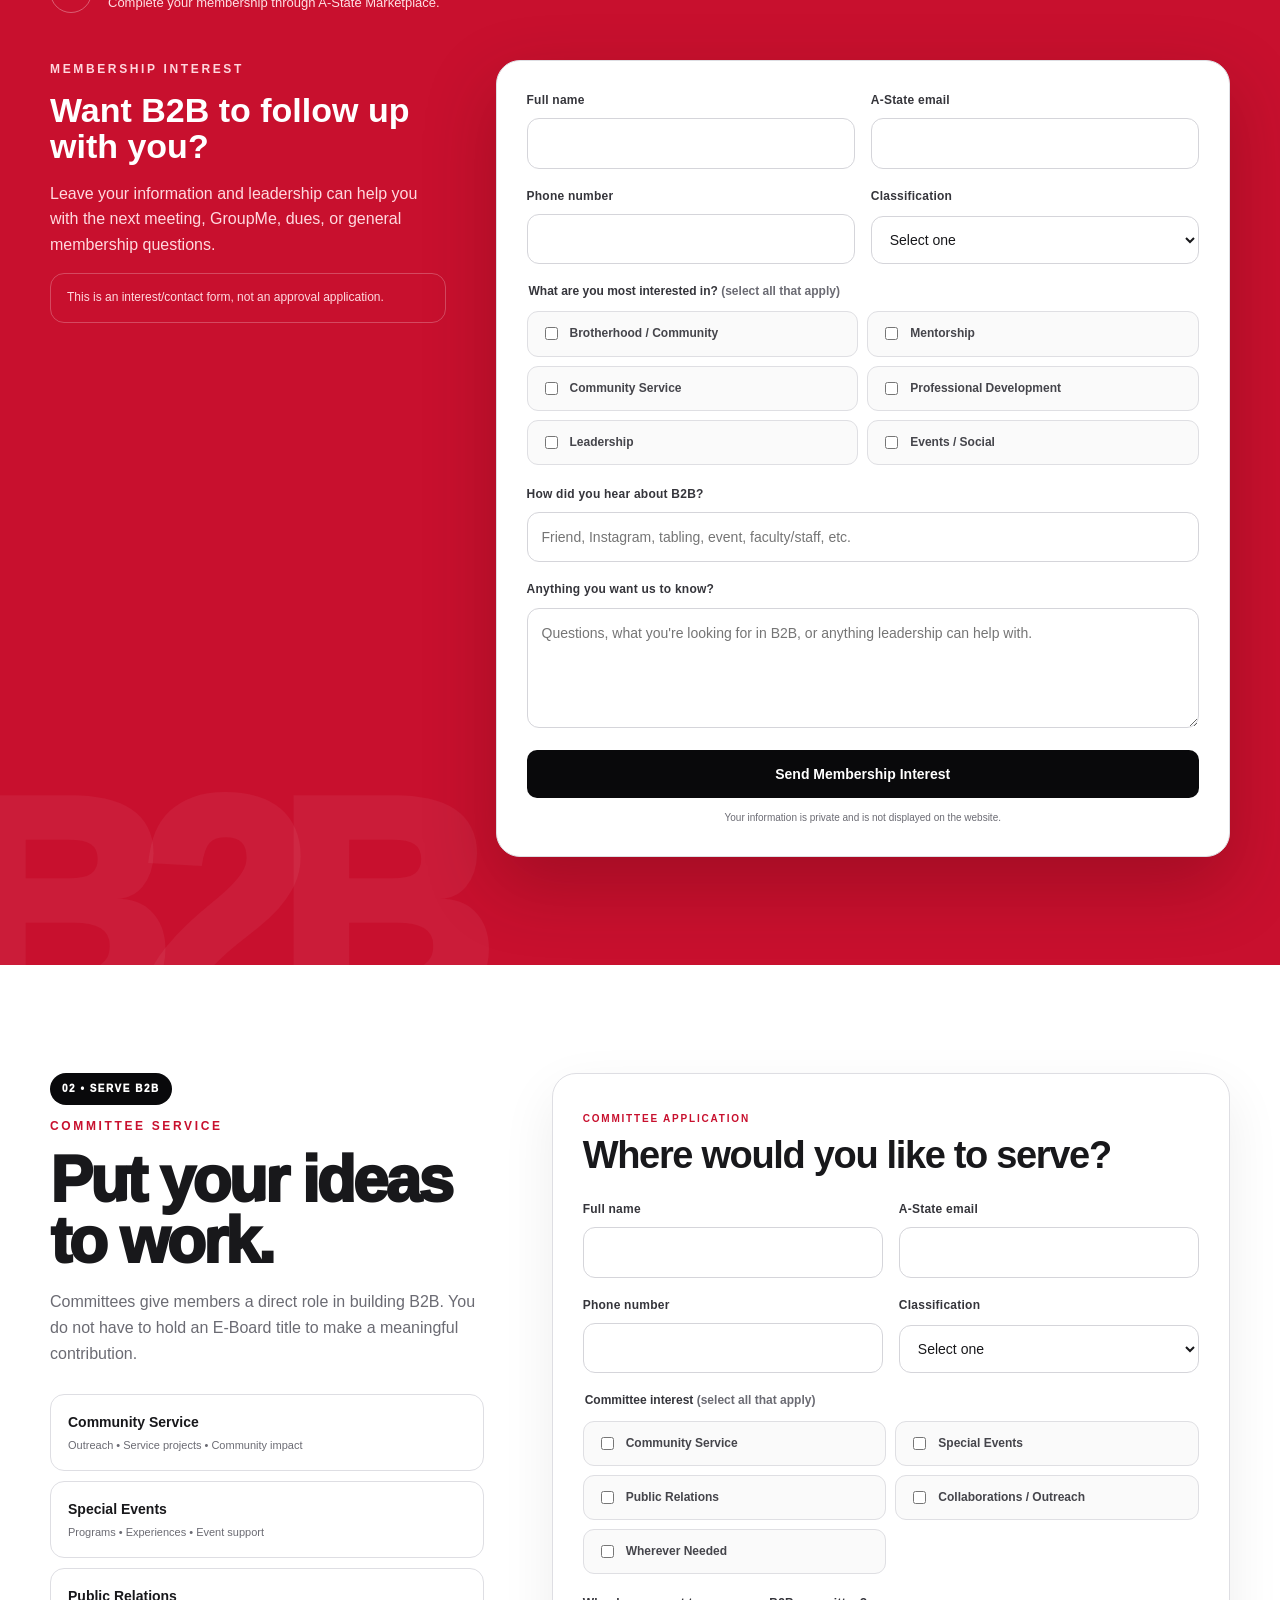
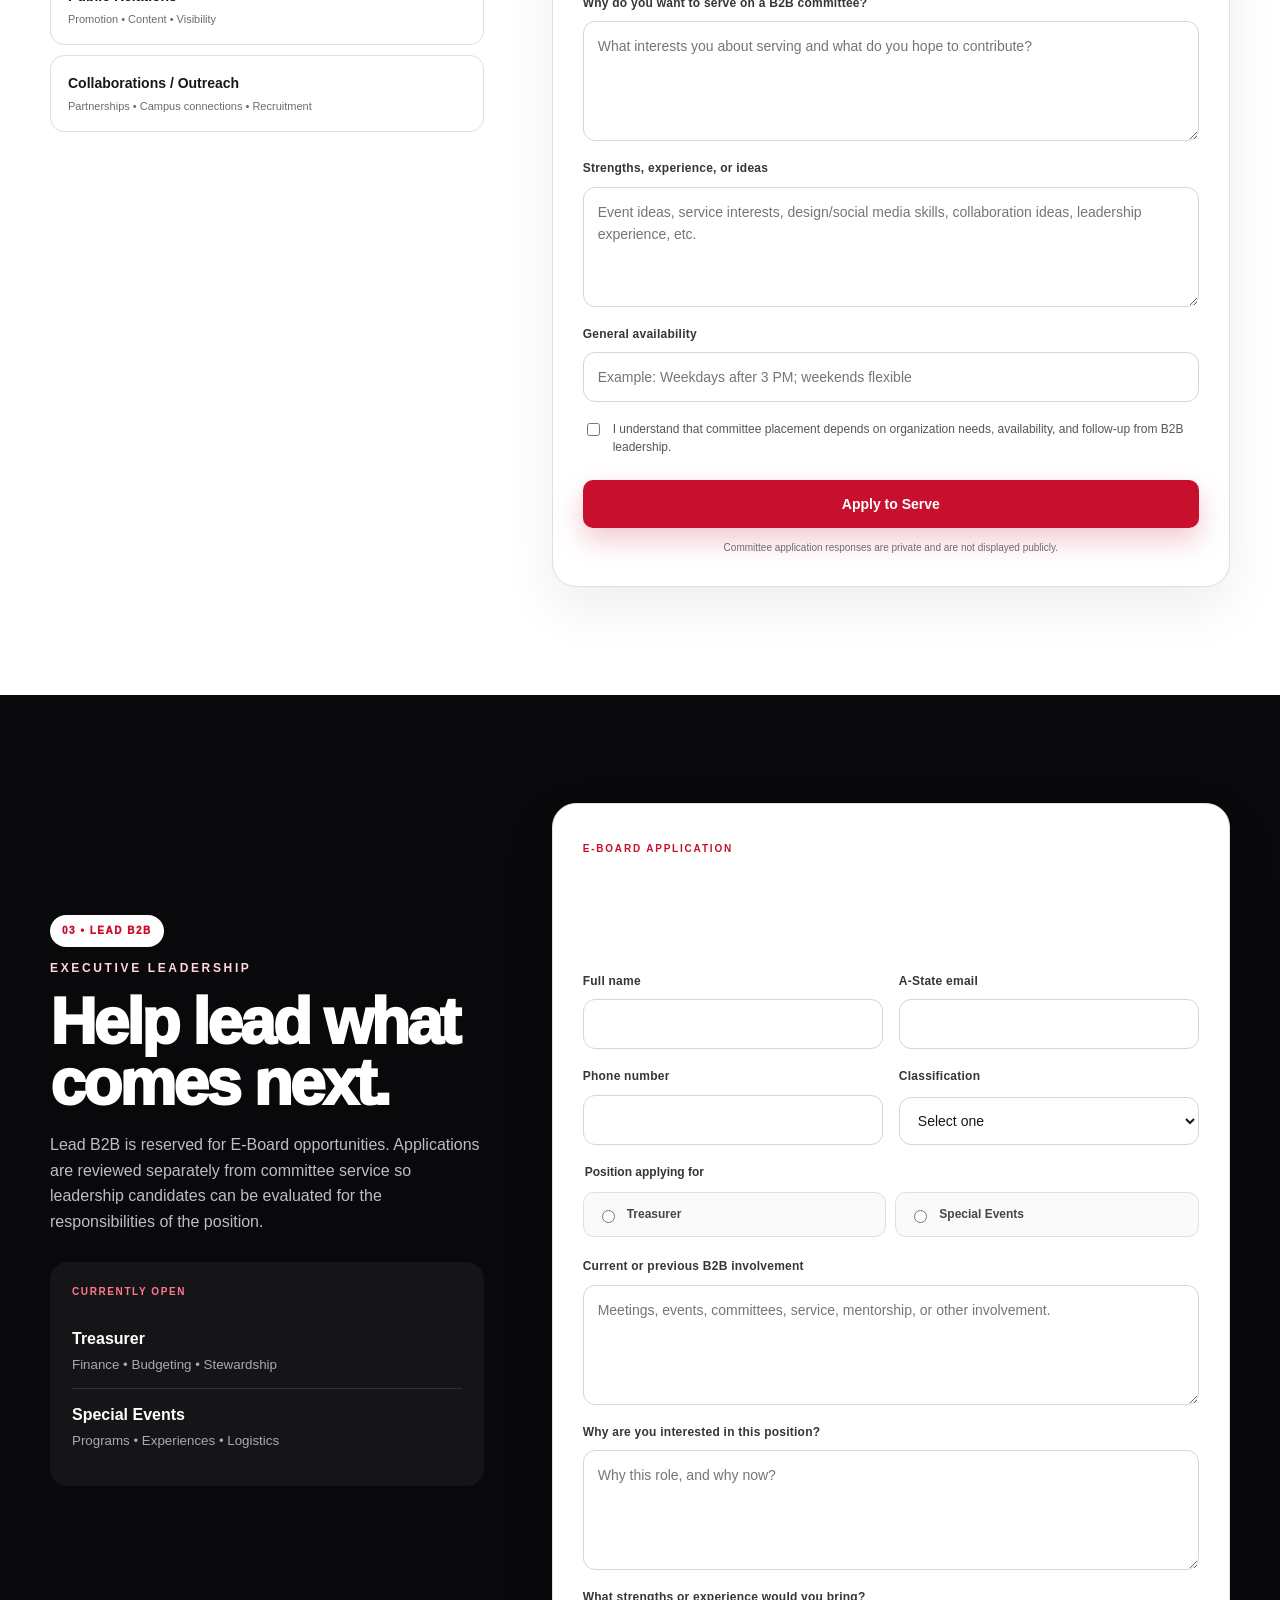
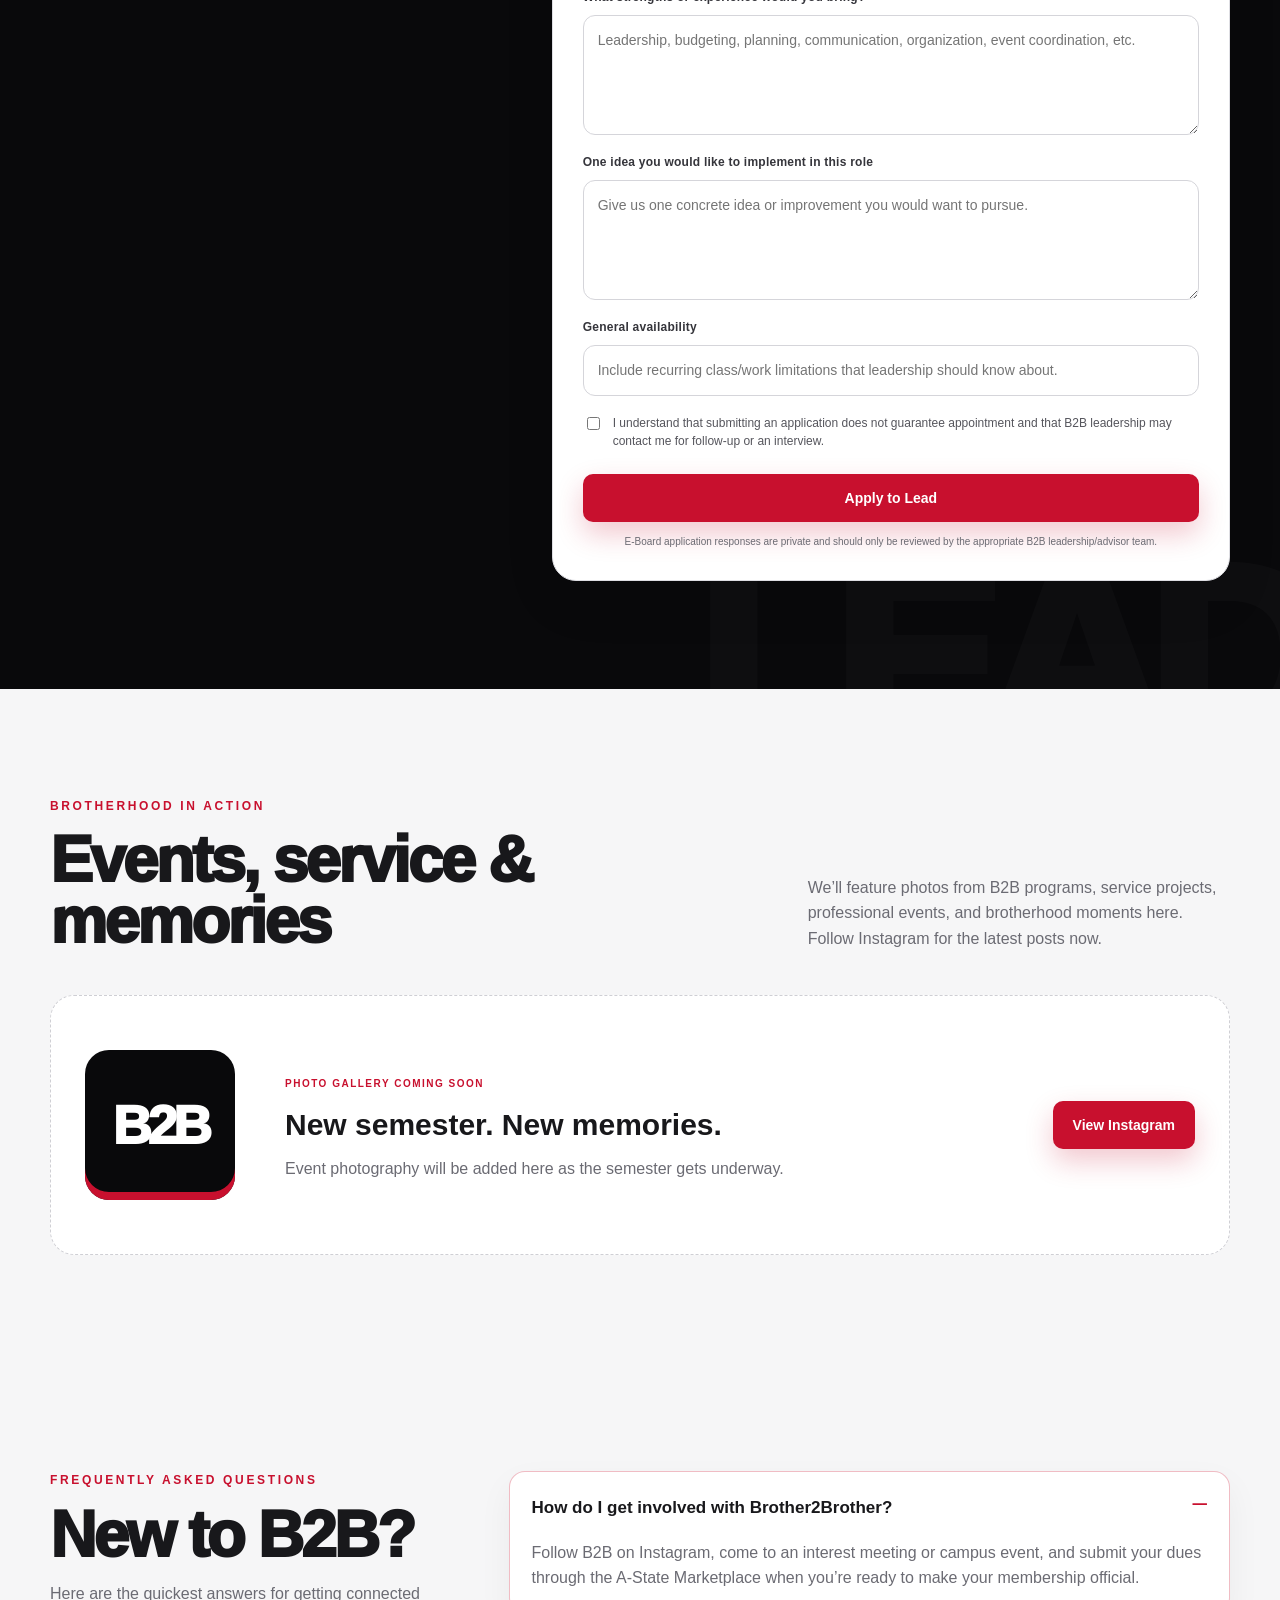
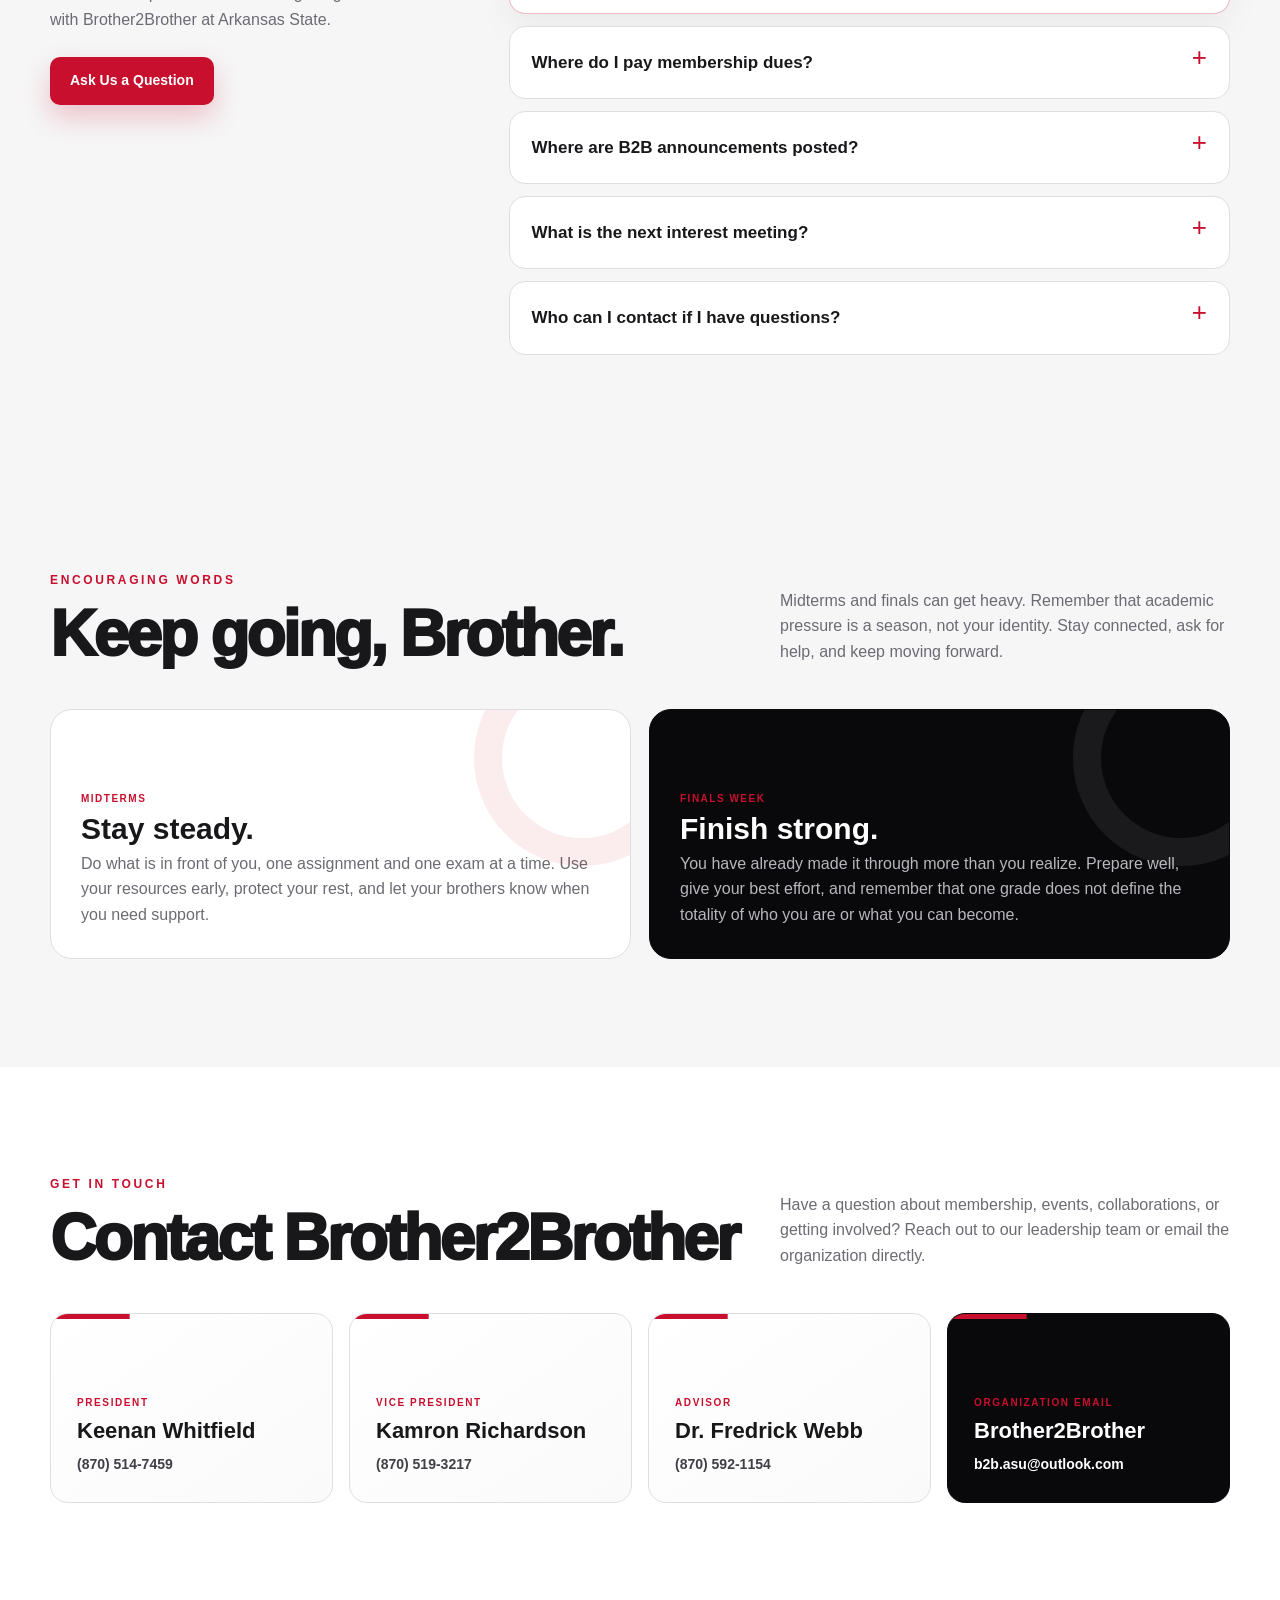
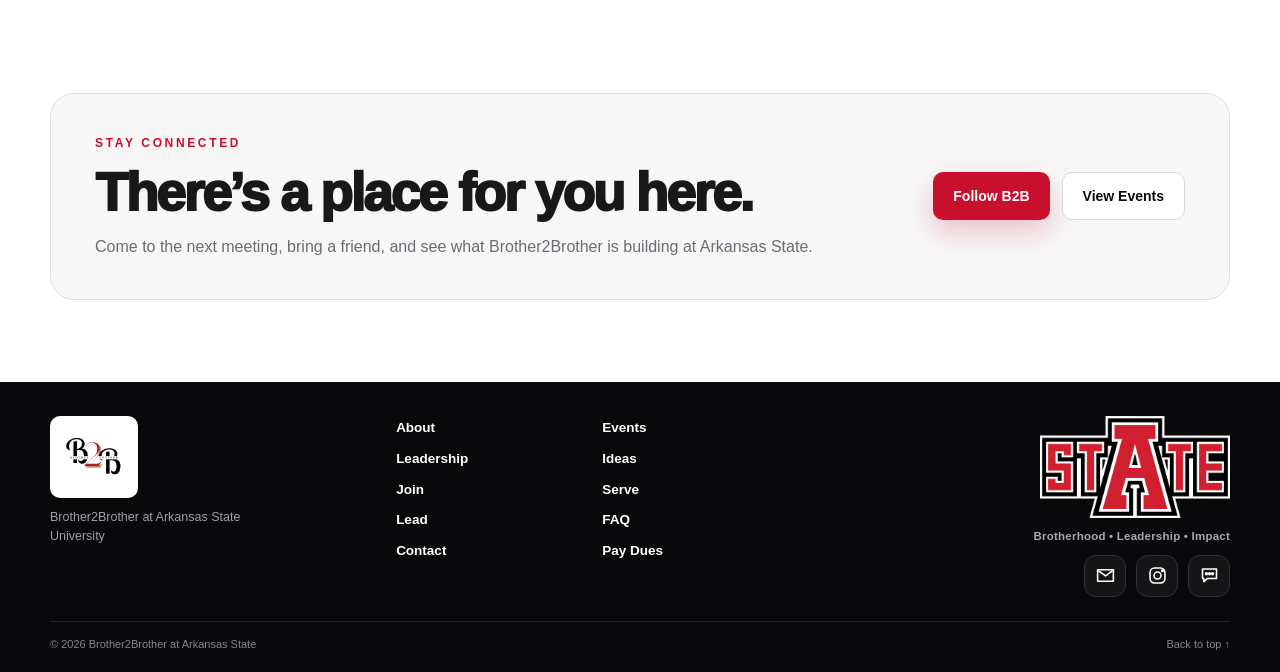
==== commit 25084e56: "Update Brother2Brother website to v9.7" ====
--- a/index.html
+++ b/index.html
@@ -6,7 +6,7 @@
   <meta name="description" content="Brother2Brother at Arkansas State University — brotherhood, leadership, service, mentorship, and impact." />
   <meta name="theme-color" content="#c8102e" />
   <title>Brother2Brother | Arkansas State</title>
-  <link rel="stylesheet" href="styles.css" />
+  <link rel="stylesheet" href="styles.css?v=20260831-1" />
 </head>
 <body>
   <a class="skip-link" href="#main">Skip to content</a>
@@ -14,7 +14,7 @@
   <header class="site-header" id="top">
     <div class="container nav-wrap">
       <a class="brand" href="#top" aria-label="Brother2Brother home">
-        <img src="assets/b2b-logo.png" alt="Brother2Brother logo" />
+        <img src="assets/b2b-logo.png?v=20260831-1" alt="Brother2Brother logo" />
         <span>Arkansas State</span>
       </a>
 
@@ -60,7 +60,7 @@
 
         <div class="hero-card reveal" aria-label="Brother2Brother logo card">
           <div class="hero-card-top">B2B</div>
-          <img src="assets/b2b-logo.png" alt="Brother2Brother logo" />
+          <img src="assets/b2b-logo.png?v=20260831-1" alt="Brother2Brother logo" />
           <div class="hero-card-bottom">
             <span>EST. 2004</span>
             <strong>A-STATE</strong>
@@ -141,7 +141,7 @@
           <div class="founders-grid">
             <article class="founder-card">
               <div class="founder-image-wrap">
-                <img src="assets/founder-lonnie-williams.jpg" alt="Portrait of one of Brother2Brother's founding mentors" class="founder-image" />
+                <img src="assets/founder-lonnie-williams.jpg?v=20260831-1" alt="Portrait of one of Brother2Brother's founding mentors" class="founder-image" />
               </div>
               <div class="founder-copy">
                 <span>Founding Mentor</span>
@@ -155,7 +155,7 @@
 
             <article class="founder-card">
               <div class="founder-image-wrap">
-                <img src="assets/founder-herman-strickland.jpg" alt="Portrait of one of Brother2Brother's founding mentors" class="founder-image" />
+                <img src="assets/founder-herman-strickland.jpg?v=20260831-1" alt="Portrait of one of Brother2Brother's founding mentors" class="founder-image" />
               </div>
               <div class="founder-copy">
                 <span>Founding Mentor</span>
@@ -169,7 +169,7 @@
 
             <article class="founder-card">
               <div class="founder-image-wrap">
-                <img src="assets/founder-tony-thomas.jpg" alt="Portrait of one of Brother2Brother's founding mentors" class="founder-image founder-image-tony" />
+                <img src="assets/founder-tony-thomas.jpg?v=20260831-1" alt="Portrait of one of Brother2Brother's founding mentors" class="founder-image founder-image-tony" />
               </div>
               <div class="founder-copy">
                 <span>Founding Mentor</span>
@@ -461,21 +461,21 @@
         <div class="qr-grid qr-grid-three reveal">
           <article class="qr-card">
             <p class="qr-label">Instagram</p>
-            <img src="assets/instagram-qr.png" alt="QR code for Brother2Brother Instagram" />
+            <img src="assets/instagram-qr.png?v=20260831-1" alt="QR code for Brother2Brother Instagram" />
             <h3>@brother2brother.asu</h3>
             <a class="btn btn-dark" href="https://www.instagram.com/brother2brother.asu/" target="_blank" rel="noopener">Follow on Instagram</a>
           </article>
 
           <article class="qr-card">
             <p class="qr-label">GroupMe</p>
-            <img src="assets/groupme-qr.png" alt="QR code to join the Brother2Brother GroupMe" />
+            <img src="assets/groupme-qr.png?v=20260831-1" alt="QR code to join the Brother2Brother GroupMe" />
             <h3>Join the B2B GroupMe</h3>
             <a class="btn btn-dark" href="https://groupme.com/join_group/108480718/zyUWZH9K" target="_blank" rel="noopener">Join GroupMe</a>
           </article>
 
           <article class="qr-card dues-card">
             <p class="qr-label">Membership</p>
-            <img src="assets/membership-dues-qr.png" alt="QR code for Brother2Brother membership dues" />
+            <img src="assets/membership-dues-qr.png?v=20260831-1" alt="QR code for Brother2Brother membership dues" />
             <h3>Pay Membership Dues</h3>
             <a class="btn btn-primary" href="https://secure.touchnet.net/C20019_ustores/web/product_detail.jsp?PRODUCTID=1301" target="_blank" rel="noopener">Open Payment Page</a>
           </article>
@@ -817,27 +817,51 @@
   <footer class="site-footer">
     <div class="container footer-grid">
       <div class="footer-brand">
-        <img src="assets/b2b-logo.png" alt="Brother2Brother logo" />
+        <img src="assets/b2b-logo.png?v=20260831-2" alt="Brother2Brother logo" />
         <p>Brother2Brother at Arkansas State University</p>
       </div>
-      <div class="footer-links">
+
+      <nav class="footer-links" aria-label="Footer navigation">
         <a href="#about">About</a>
-        <a href="#history">History</a>
-        <a href="#membership">Membership</a>
         <a href="#events">Events</a>
         <a href="#leadership">Leadership</a>
         <a href="#ideas">Ideas</a>
-        <a href="#join">Join B2B</a>
-        <a href="#serve">Serve B2B</a>
-        <a href="#lead">Lead B2B</a>
+        <a href="#join">Join</a>
+        <a href="#serve">Serve</a>
+        <a href="#lead">Lead</a>
         <a href="#faq">FAQ</a>
         <a href="#contact">Contact</a>
-      </div>
-      <div class="footer-social">
-        <p>Brotherhood • Leadership • Impact</p>
-        <a href="mailto:b2b.asu@outlook.com">b2b.asu@outlook.com</a><br />
-        <a href="https://www.instagram.com/brother2brother.asu/" target="_blank" rel="noopener">@brother2brother.asu</a><br />
-        <a href="https://groupme.com/join_group/108480718/zyUWZH9K" target="_blank" rel="noopener">Join the B2B GroupMe</a>
+        <a href="https://secure.touchnet.net/C20019_ustores/web/product_detail.jsp?PRODUCTID=1301" target="_blank" rel="noopener">Pay Dues</a>
+      </nav>
+
+            <div class="footer-affiliation">
+        <img class="footer-astate-logo" src="assets/astate-logo.png?v=20260831-3" alt="Arkansas State University logo" />
+        <div class="footer-social">
+          <p>Brotherhood • Leadership • Impact</p>
+          <div class="footer-app-icons" aria-label="Brother2Brother contact and social links">
+            <a class="footer-app-icon" href="mailto:b2b.asu@outlook.com" aria-label="Email Brother2Brother" title="Email Brother2Brother">
+              <svg viewBox="0 0 24 24" aria-hidden="true">
+                <path d="M3 5.5h18v13H3z"></path>
+                <path d="m4.5 7 7.5 5.5L19.5 7"></path>
+              </svg>
+            </a>
+            <a class="footer-app-icon" href="https://www.instagram.com/brother2brother.asu/" target="_blank" rel="noopener" aria-label="Brother2Brother on Instagram" title="Instagram">
+              <svg viewBox="0 0 24 24" aria-hidden="true">
+                <rect x="3.5" y="3.5" width="17" height="17" rx="5"></rect>
+                <circle cx="12" cy="12" r="4"></circle>
+                <circle cx="17.7" cy="6.5" r="1"></circle>
+              </svg>
+            </a>
+            <a class="footer-app-icon" href="https://groupme.com/join_group/108480718/zyUWZH9K" target="_blank" rel="noopener" aria-label="Join the Brother2Brother GroupMe" title="GroupMe">
+              <svg viewBox="0 0 24 24" aria-hidden="true">
+                <path d="M4 4.5h16v11H9.5L5.5 19v-3.5H4z"></path>
+                <circle cx="8.5" cy="10" r="1"></circle>
+                <circle cx="12" cy="10" r="1"></circle>
+                <circle cx="15.5" cy="10" r="1"></circle>
+              </svg>
+            </a>
+          </div>
+        </div>
       </div>
     </div>
     <div class="container footer-bottom">
@@ -857,6 +881,6 @@
     </section>
   </div>
 
-  <script src="script.js"></script>
+  <script src="script.js?v=20260831-1"></script>
 </body>
 </html>
--- a/styles.css
+++ b/styles.css
@@ -63,10 +63,10 @@
 .hero-mark { position: absolute; width: 430px; height: 72px; background: var(--red); transform: rotate(-14deg); opacity: .95; }
 .hero-mark-one { right: -150px; top: 80px; }
 .hero-mark-two { left: -300px; bottom: 60px; background: var(--black); opacity: .08; }
-.hero-content { position: relative; z-index: 2; min-height: 700px; display: grid; grid-template-columns: 1.08fr .92fr; align-items: center; gap: 70px; padding: 90px 0; }
+.hero-content { position: relative; z-index: 2; min-height: 700px; display: grid; grid-template-columns: 1.2fr .8fr; align-items: center; gap: 60px; padding: 90px 0; }
 .eyebrow { margin: 0 0 14px; font-size: 12px; font-weight: 900; text-transform: uppercase; letter-spacing: .22em; color: var(--red); }
 .hero h1, .section h2 { margin: 0; letter-spacing: -.045em; line-height: .95; }
-.hero h1 { font-size: clamp(58px, 7vw, 102px); text-transform: uppercase; font-weight: 950; }
+.hero h1 { font-size: clamp(56px, 6.2vw, 92px); text-transform: uppercase; font-weight: 950; max-width: 100%; }
 .hero h1 span { color: var(--red); }
 .hero-lead { max-width: 640px; font-size: 19px; color: #515158; margin: 26px 0 30px; }
 .hero-actions, .callout-actions { display: flex; flex-wrap: wrap; gap: 12px; }
@@ -81,7 +81,7 @@
 .hero-mini span { font-size: 12px; font-weight: 800; text-transform: uppercase; letter-spacing: .08em; color: #5f5f66; }
 .hero-mini span:not(:last-child)::after { content: "•"; margin-left: 14px; color: var(--red); }
 
-.hero-card { justify-self: end; width: min(440px, 100%); min-height: 480px; background: #fff; border: 1px solid rgba(0,0,0,.08); border-radius: 28px; box-shadow: var(--shadow); padding: 30px; display: flex; flex-direction: column; align-items: center; justify-content: center; position: relative; overflow: hidden; }
+.hero-card { justify-self: end; width: min(410px, 100%); min-height: 480px; background: #fff; border: 1px solid rgba(0,0,0,.08); border-radius: 28px; box-shadow: var(--shadow); padding: 30px; display: flex; flex-direction: column; align-items: center; justify-content: center; position: relative; overflow: hidden; }
 .hero-card::before { content: ""; position: absolute; top: -90px; right: -55px; width: 220px; height: 220px; border: 48px solid rgba(200,16,46,.08); border-radius: 50%; }
 .hero-card::after { content: ""; position: absolute; left: 0; right: 0; bottom: 0; height: 11px; background: linear-gradient(90deg, var(--black) 0 26%, var(--red) 26% 76%, var(--black) 76%); }
 .hero-card img { width: 92%; max-width: 340px; position: relative; z-index: 2; }
@@ -193,6 +193,32 @@
 
 .reveal { opacity: 0; transform: translateY(16px); transition: opacity .7s ease, transform .7s ease; }
 .reveal.is-visible { opacity: 1; transform: translateY(0); }
+
+
+
+/* Laptop-width hero spacing: keeps the title and logo card from crowding/overlapping. */
+@media (min-width: 981px) and (max-width: 1180px) {
+  .hero-content {
+    grid-template-columns: 1.18fr .82fr;
+    gap: 42px;
+  }
+
+  .hero h1 {
+    font-size: clamp(54px, 6vw, 72px);
+    line-height: .96;
+  }
+
+  .hero-card {
+    width: min(360px, 100%);
+    min-height: 430px;
+    padding: 26px;
+  }
+
+  .hero-card img {
+    width: 84%;
+    max-width: 290px;
+  }
+}
 
 @media (prefers-reduced-motion: reduce) {
   html { scroll-behavior: auto; }
@@ -1101,3 +1127,392 @@
     font-size: 28px;
   }
 }
+
+
+/* Version 9.3 footer enhancement */
+.footer-links {
+  display: grid;
+  grid-template-columns: repeat(2, minmax(0, 1fr));
+  gap: 10px 24px;
+  align-content: start;
+}
+
+.footer-social {
+  text-align: right;
+}
+
+.footer-astate-logo {
+  width: min(320px, 100%);
+  margin: 0 0 14px auto;
+  object-fit: contain;
+}
+
+.footer-social p {
+  margin-top: 0;
+}
+
+@media (max-width: 980px) {
+  .footer-links {
+    grid-template-columns: repeat(2, minmax(0, 1fr));
+  }
+
+  .footer-social {
+    text-align: left;
+  }
+
+  .footer-astate-logo {
+    margin: 0 0 14px 0;
+    width: min(280px, 100%);
+  }
+}
+
+@media (max-width: 560px) {
+  .footer-links {
+    grid-template-columns: 1fr 1fr;
+    gap: 8px 16px;
+  }
+
+  .footer-astate-logo {
+    width: min(240px, 92%);
+  }
+}
+
+
+/* Version 9.4 footer: exact top-nav mirror + visible A-State affiliation */
+.site-footer .footer-grid {
+  grid-template-columns: 1.05fr .9fr 1.25fr;
+  gap: 54px;
+}
+
+.footer-links {
+  display: grid;
+  grid-template-columns: repeat(2, minmax(0, 1fr));
+  gap: 10px 24px;
+  align-content: start;
+  font-size: 14px;
+  font-weight: 750;
+}
+
+.footer-links a {
+  min-width: 0;
+}
+
+.footer-affiliation {
+  min-width: 0;
+}
+
+.footer-astate-logo {
+  display: block;
+  width: min(300px, 100%);
+  height: auto;
+  margin: 0 0 18px auto;
+  object-fit: contain;
+}
+
+.footer-affiliation .footer-social {
+  text-align: right;
+}
+
+@media (max-width: 980px) {
+  .site-footer .footer-grid {
+    grid-template-columns: 1fr 1fr;
+  }
+
+  .footer-affiliation {
+    grid-column: 1 / -1;
+  }
+
+  .footer-astate-logo {
+    margin: 0 0 16px 0;
+    width: min(280px, 100%);
+  }
+
+  .footer-affiliation .footer-social {
+    text-align: left;
+  }
+}
+
+@media (max-width: 620px) {
+  .site-footer .footer-grid {
+    grid-template-columns: 1fr;
+  }
+
+  .footer-affiliation {
+    grid-column: auto;
+  }
+
+  .footer-links {
+    grid-template-columns: repeat(2, minmax(0, 1fr));
+    gap: 9px 18px;
+  }
+
+  .footer-astate-logo {
+    width: min(250px, 90%);
+  }
+}
+
+
+/* =========================================================
+   VERSION 9.6 — COMPACT FOOTER
+   Final footer rules intentionally override earlier versions.
+   ========================================================= */
+
+.site-footer {
+  padding: 34px 0 18px;
+}
+
+.site-footer .footer-grid {
+  display: grid;
+  grid-template-columns: .8fr 1fr 1.05fr;
+  gap: 34px;
+  align-items: start;
+}
+
+.site-footer .footer-brand {
+  min-width: 0;
+}
+
+.site-footer .footer-brand img {
+  width: 88px;
+  max-width: 88px;
+  padding: 5px 8px;
+  border-radius: 10px;
+  margin: 0 0 10px;
+}
+
+.site-footer .footer-brand p {
+  margin: 0;
+  max-width: 230px;
+  font-size: 11px;
+  line-height: 1.45;
+  color: #9f9fa6;
+}
+
+.site-footer .footer-links {
+  display: grid;
+  grid-template-columns: repeat(2, minmax(0, 1fr));
+  gap: 6px 20px;
+  align-content: start;
+  font-size: 12px;
+  line-height: 1.35;
+  font-weight: 750;
+}
+
+.site-footer .footer-links a {
+  display: inline-block;
+  padding: 2px 0;
+}
+
+.site-footer .footer-affiliation {
+  min-width: 0;
+  display: grid;
+  justify-items: end;
+}
+
+.site-footer .footer-astate-logo {
+  display: block;
+  width: 190px;
+  max-width: 100%;
+  max-height: 102px;
+  margin: 0 0 10px;
+  object-fit: contain;
+}
+
+.site-footer .footer-affiliation .footer-social {
+  text-align: right;
+  font-size: 11px;
+  line-height: 1.55;
+}
+
+.site-footer .footer-affiliation .footer-social p {
+  margin: 0 0 5px;
+  font-size: 10px;
+}
+
+.site-footer .footer-affiliation .footer-social a {
+  font-size: 11px;
+  font-weight: 750;
+}
+
+.site-footer .footer-bottom {
+  margin-top: 24px;
+  padding-top: 14px;
+  font-size: 10px;
+}
+
+@media (max-width: 980px) {
+  .site-footer .footer-grid {
+    grid-template-columns: .8fr 1.2fr;
+    gap: 26px 34px;
+  }
+
+  .site-footer .footer-affiliation {
+    grid-column: 1 / -1;
+    display: grid;
+    grid-template-columns: auto 1fr;
+    gap: 22px;
+    align-items: center;
+    justify-items: start;
+    padding-top: 4px;
+  }
+
+  .site-footer .footer-astate-logo {
+    width: 170px;
+    margin: 0;
+  }
+
+  .site-footer .footer-affiliation .footer-social {
+    text-align: left;
+  }
+}
+
+@media (max-width: 620px) {
+  .site-footer {
+    padding: 28px 0 16px;
+  }
+
+  .site-footer .footer-grid {
+    grid-template-columns: 1fr;
+    gap: 22px;
+  }
+
+  .site-footer .footer-brand {
+    display: grid;
+    grid-template-columns: auto 1fr;
+    gap: 14px;
+    align-items: center;
+  }
+
+  .site-footer .footer-brand img {
+    width: 76px;
+    max-width: 76px;
+    margin: 0;
+  }
+
+  .site-footer .footer-brand p {
+    max-width: none;
+  }
+
+  .site-footer .footer-links {
+    grid-template-columns: repeat(2, minmax(0, 1fr));
+    gap: 7px 18px;
+    padding: 4px 0;
+  }
+
+  .site-footer .footer-affiliation {
+    grid-column: auto;
+    grid-template-columns: 1fr;
+    gap: 10px;
+  }
+
+  .site-footer .footer-astate-logo {
+    width: 155px;
+    max-height: 84px;
+    margin: 0;
+  }
+
+  .site-footer .footer-bottom {
+    margin-top: 20px;
+    gap: 8px;
+  }
+}
+
+
+/* =========================================================
+   VERSION 9.7 — FOOTER ICON LINKS + SLIGHTLY LARGER TYPE
+   ========================================================= */
+
+.site-footer .footer-brand p {
+  font-size: 12.5px;
+  line-height: 1.5;
+}
+
+.site-footer .footer-links {
+  font-size: 13.5px;
+  line-height: 1.45;
+  gap: 7px 22px;
+}
+
+.site-footer .footer-affiliation .footer-social {
+  font-size: 12.5px;
+  line-height: 1.5;
+}
+
+.site-footer .footer-affiliation .footer-social p {
+  margin: 0 0 10px;
+  font-size: 11.5px;
+  font-weight: 700;
+  letter-spacing: .02em;
+  color: #a7a7ad;
+}
+
+.footer-app-icons {
+  display: flex;
+  justify-content: flex-end;
+  align-items: center;
+  gap: 10px;
+}
+
+.footer-app-icon {
+  width: 42px;
+  height: 42px;
+  display: inline-grid;
+  place-items: center;
+  border: 1px solid #303036;
+  border-radius: 12px;
+  background: #151518;
+  color: #fff;
+  transition: transform .18s ease, border-color .18s ease, background .18s ease;
+}
+
+.footer-app-icon:hover,
+.footer-app-icon:focus-visible {
+  transform: translateY(-2px);
+  border-color: var(--red);
+  background: #1d1d21;
+}
+
+.footer-app-icon:focus-visible {
+  outline: 2px solid #ff6680;
+  outline-offset: 3px;
+}
+
+.footer-app-icon svg {
+  width: 21px;
+  height: 21px;
+  fill: none;
+  stroke: currentColor;
+  stroke-width: 1.8;
+  stroke-linecap: round;
+  stroke-linejoin: round;
+}
+
+.site-footer .footer-bottom {
+  font-size: 11px;
+}
+
+@media (max-width: 980px) {
+  .footer-app-icons {
+    justify-content: flex-start;
+  }
+}
+
+@media (max-width: 620px) {
+  .site-footer .footer-brand p {
+    font-size: 12px;
+  }
+
+  .site-footer .footer-links {
+    font-size: 13px;
+  }
+
+  .footer-app-icon {
+    width: 44px;
+    height: 44px;
+  }
+
+  .footer-app-icon svg {
+    width: 22px;
+    height: 22px;
+  }
+}
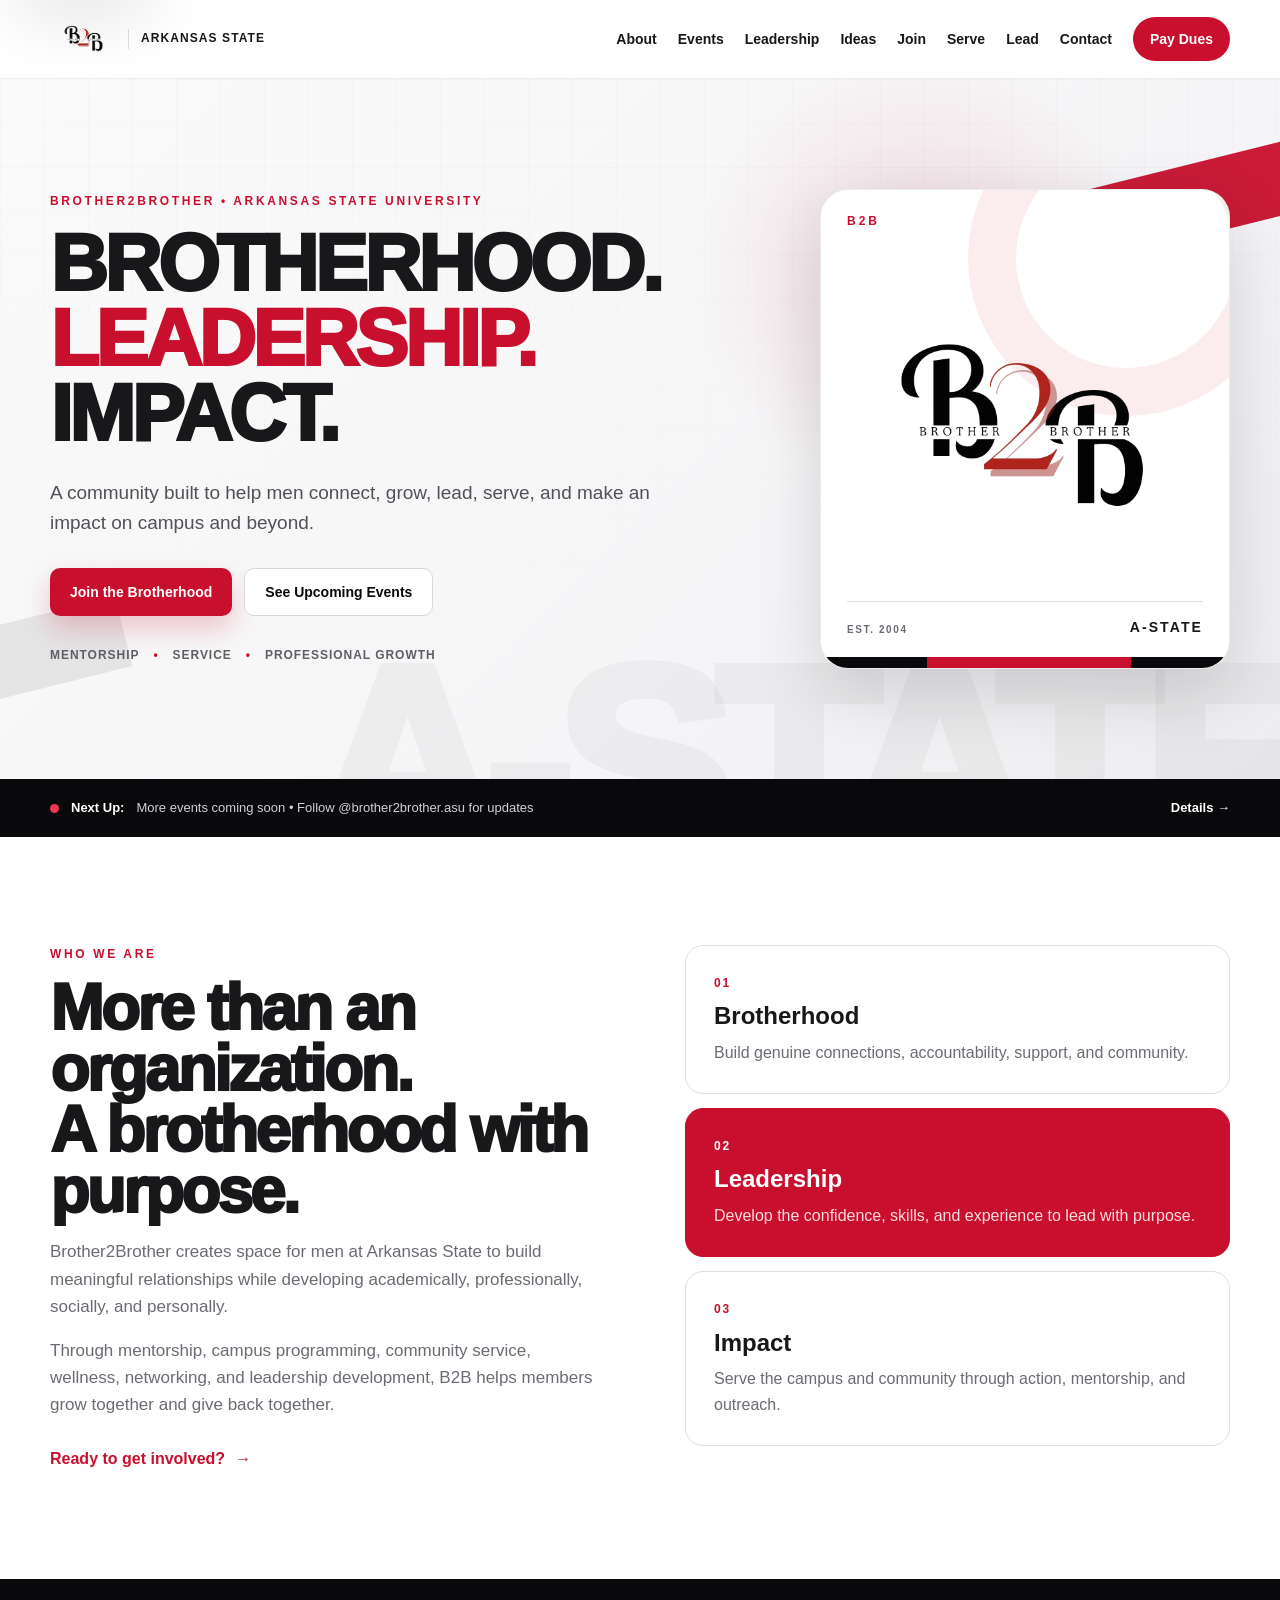
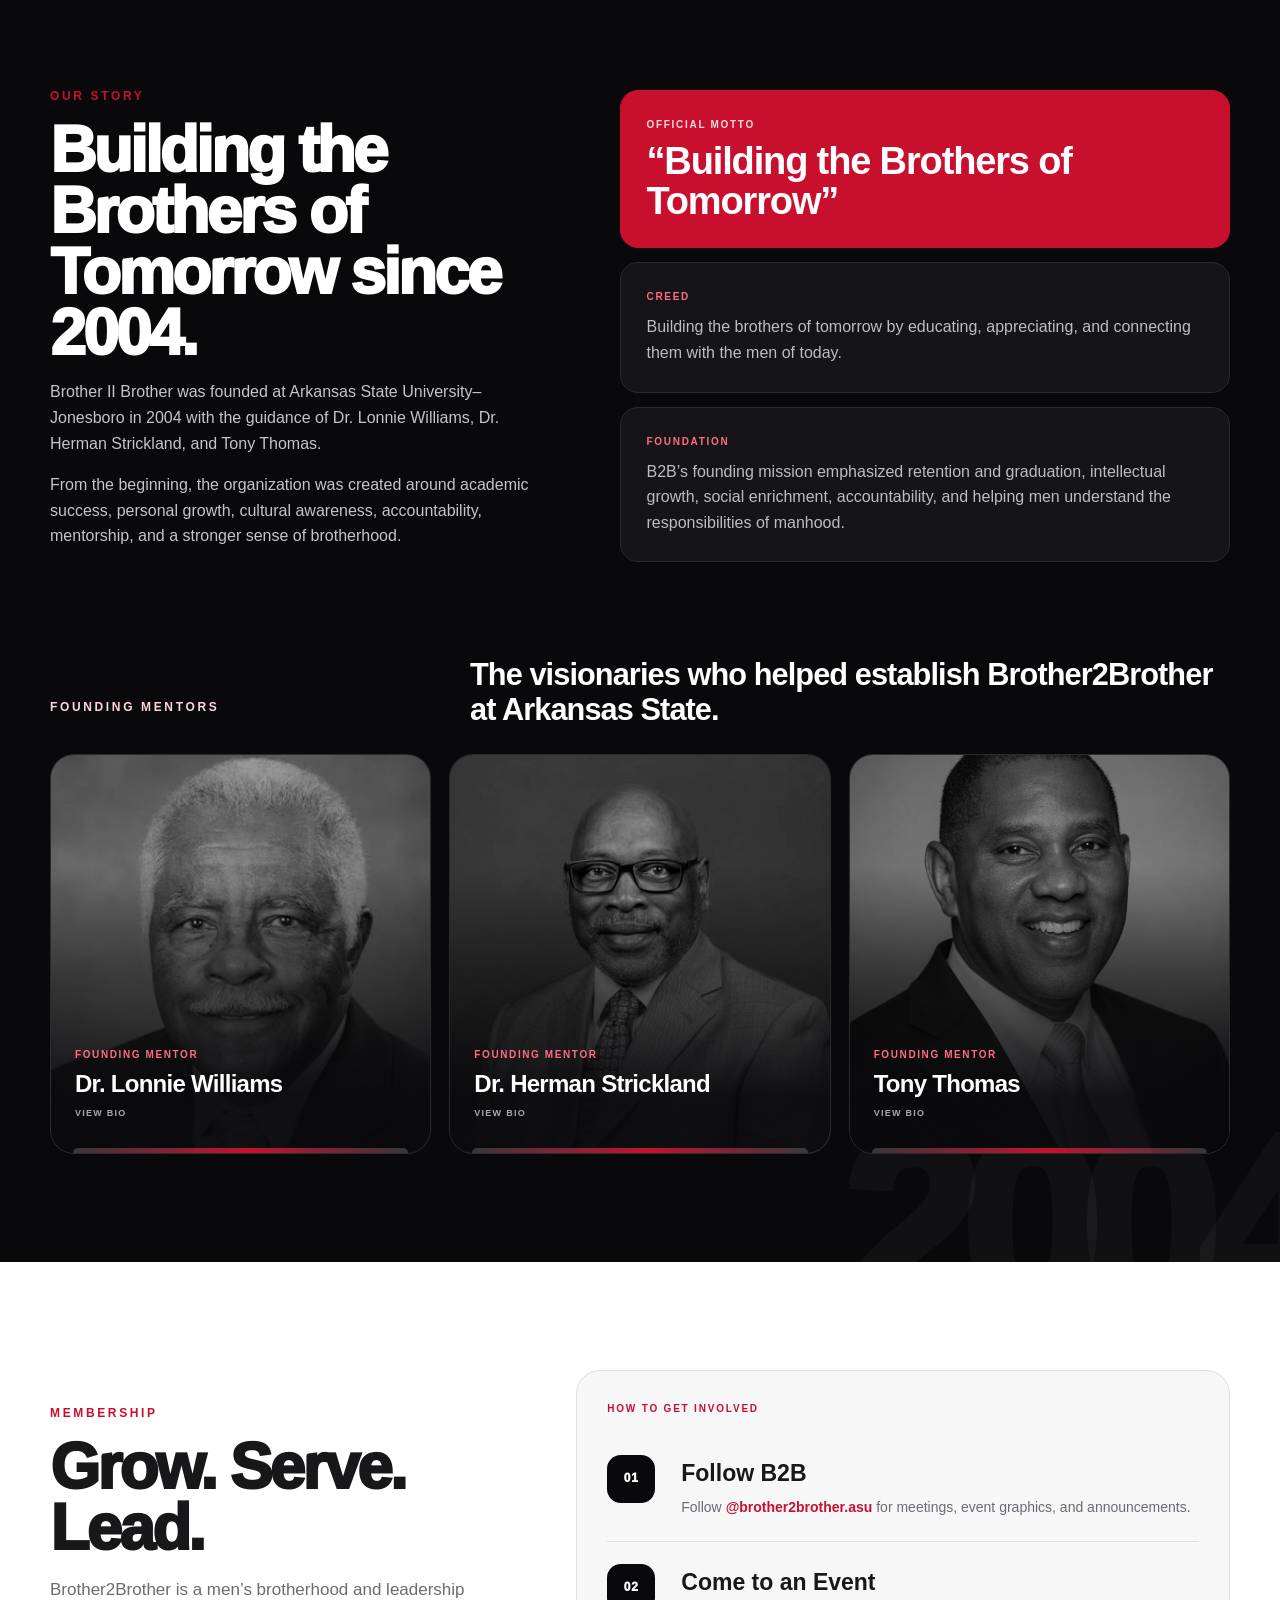
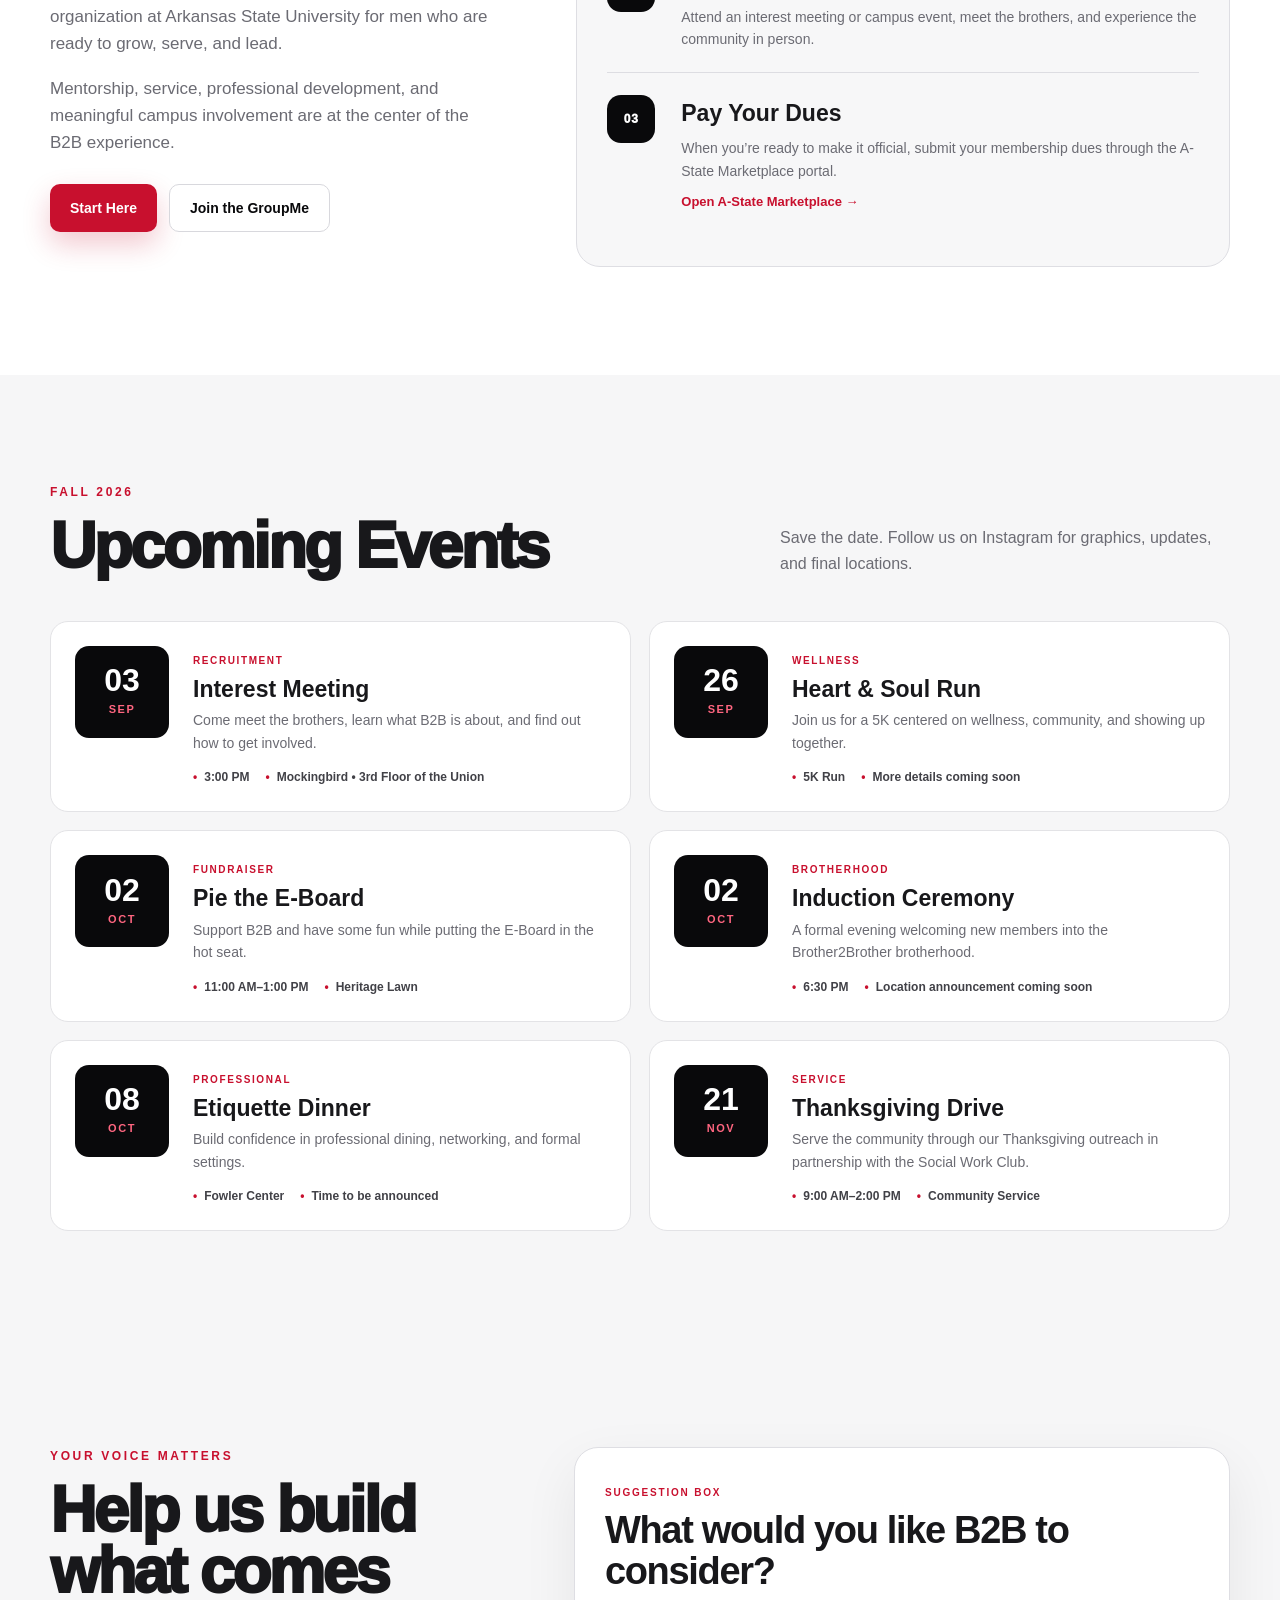
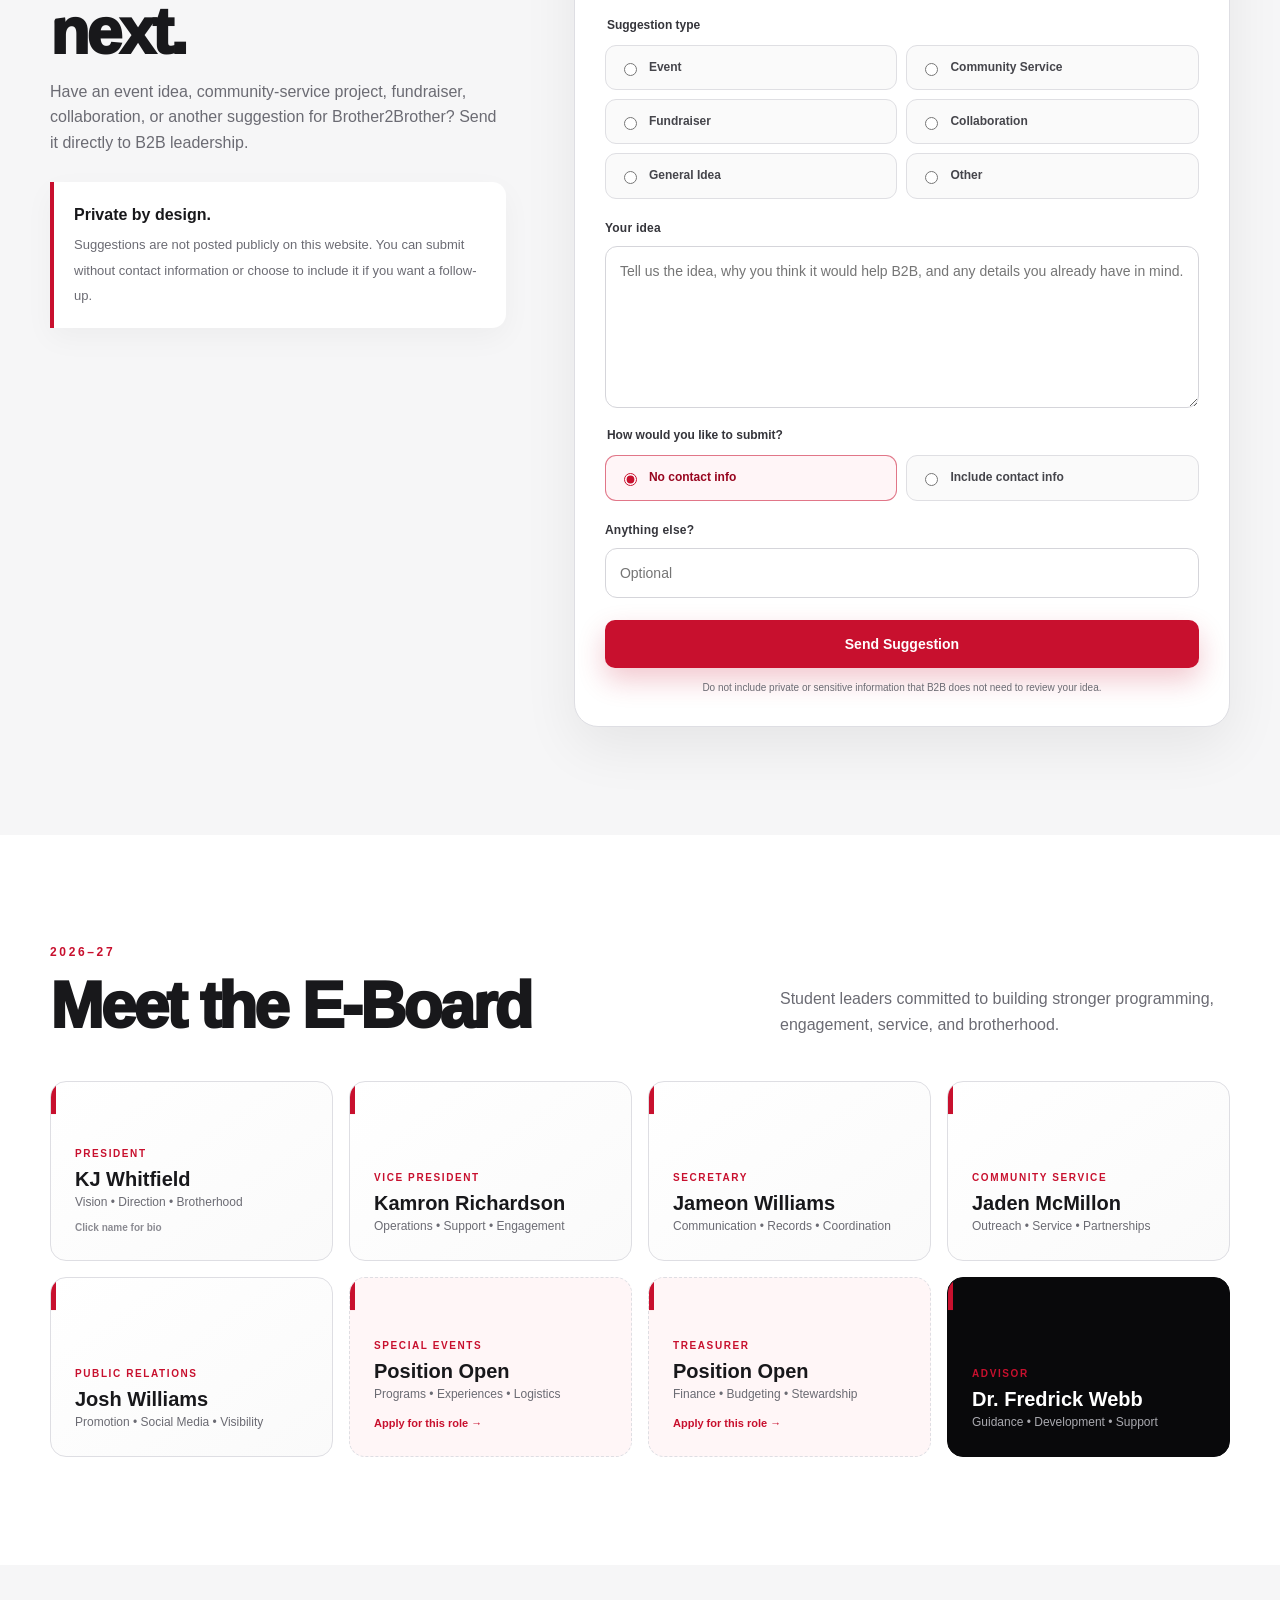
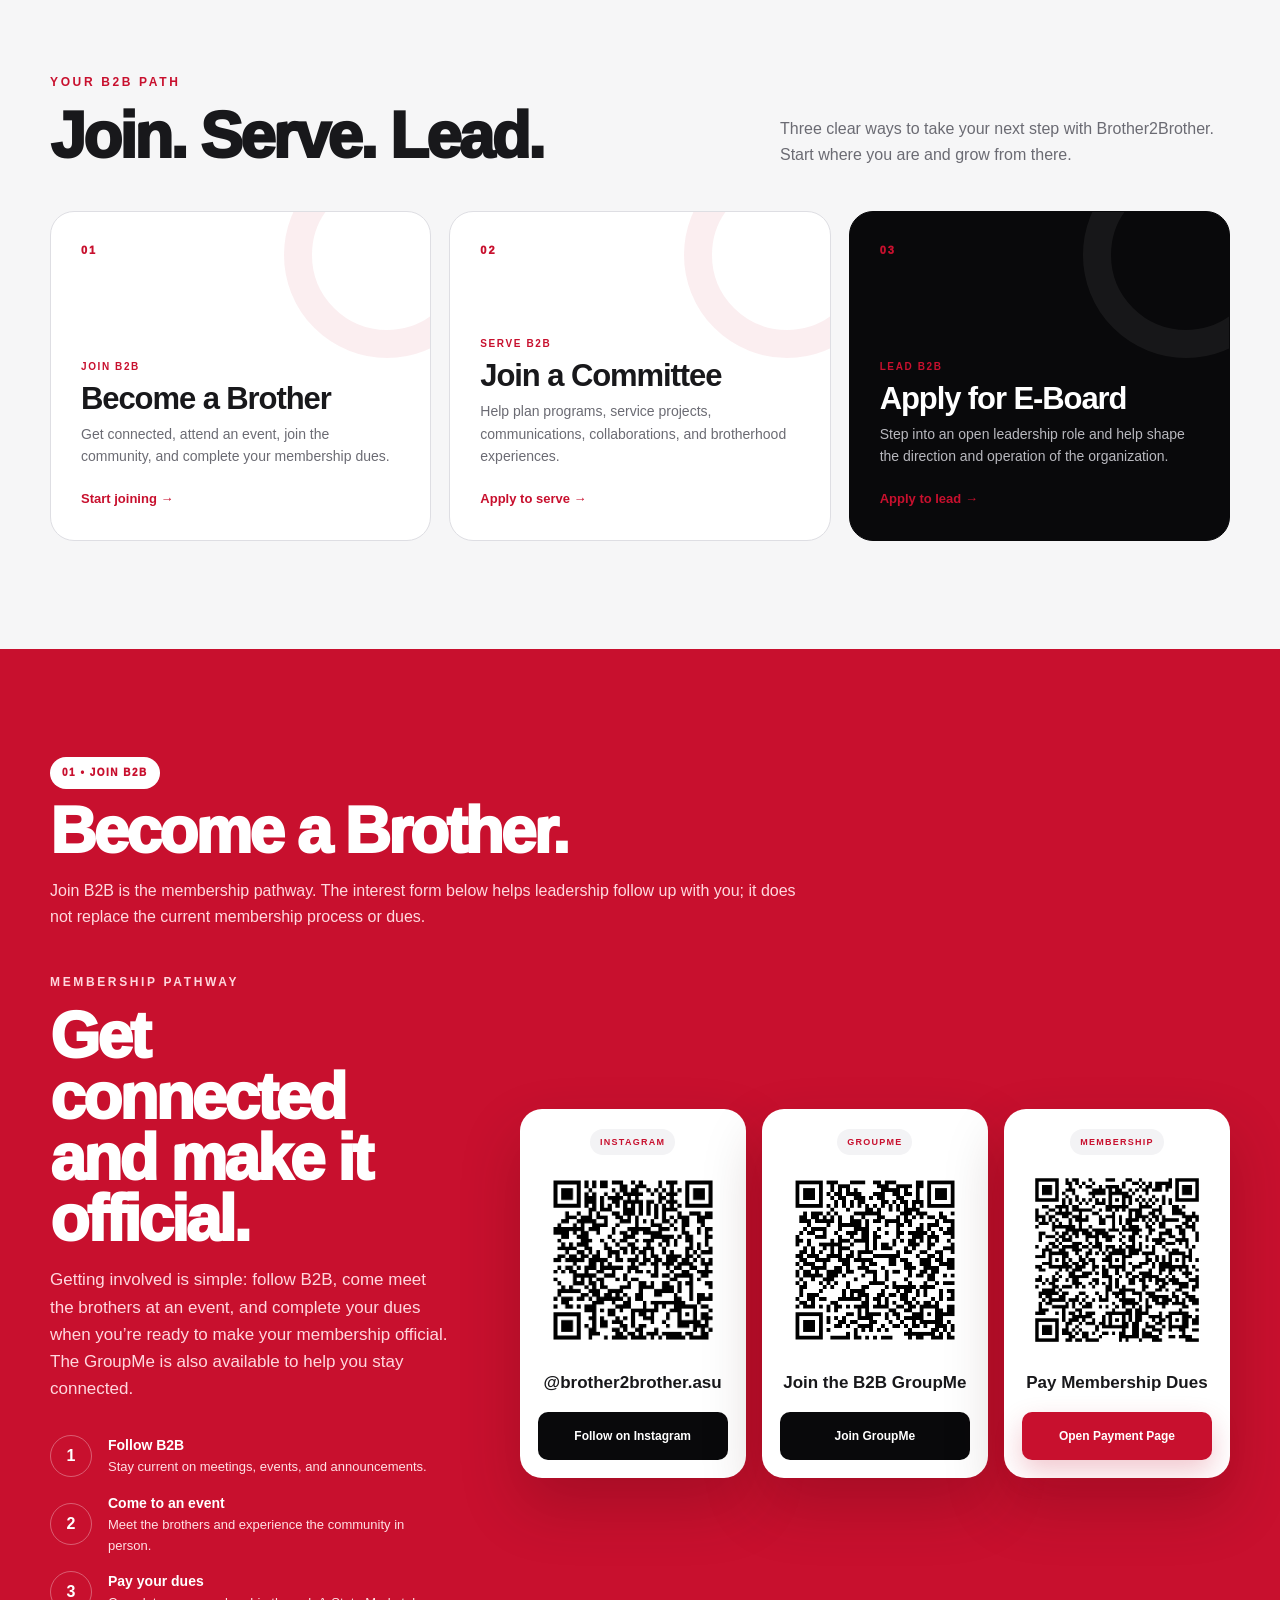
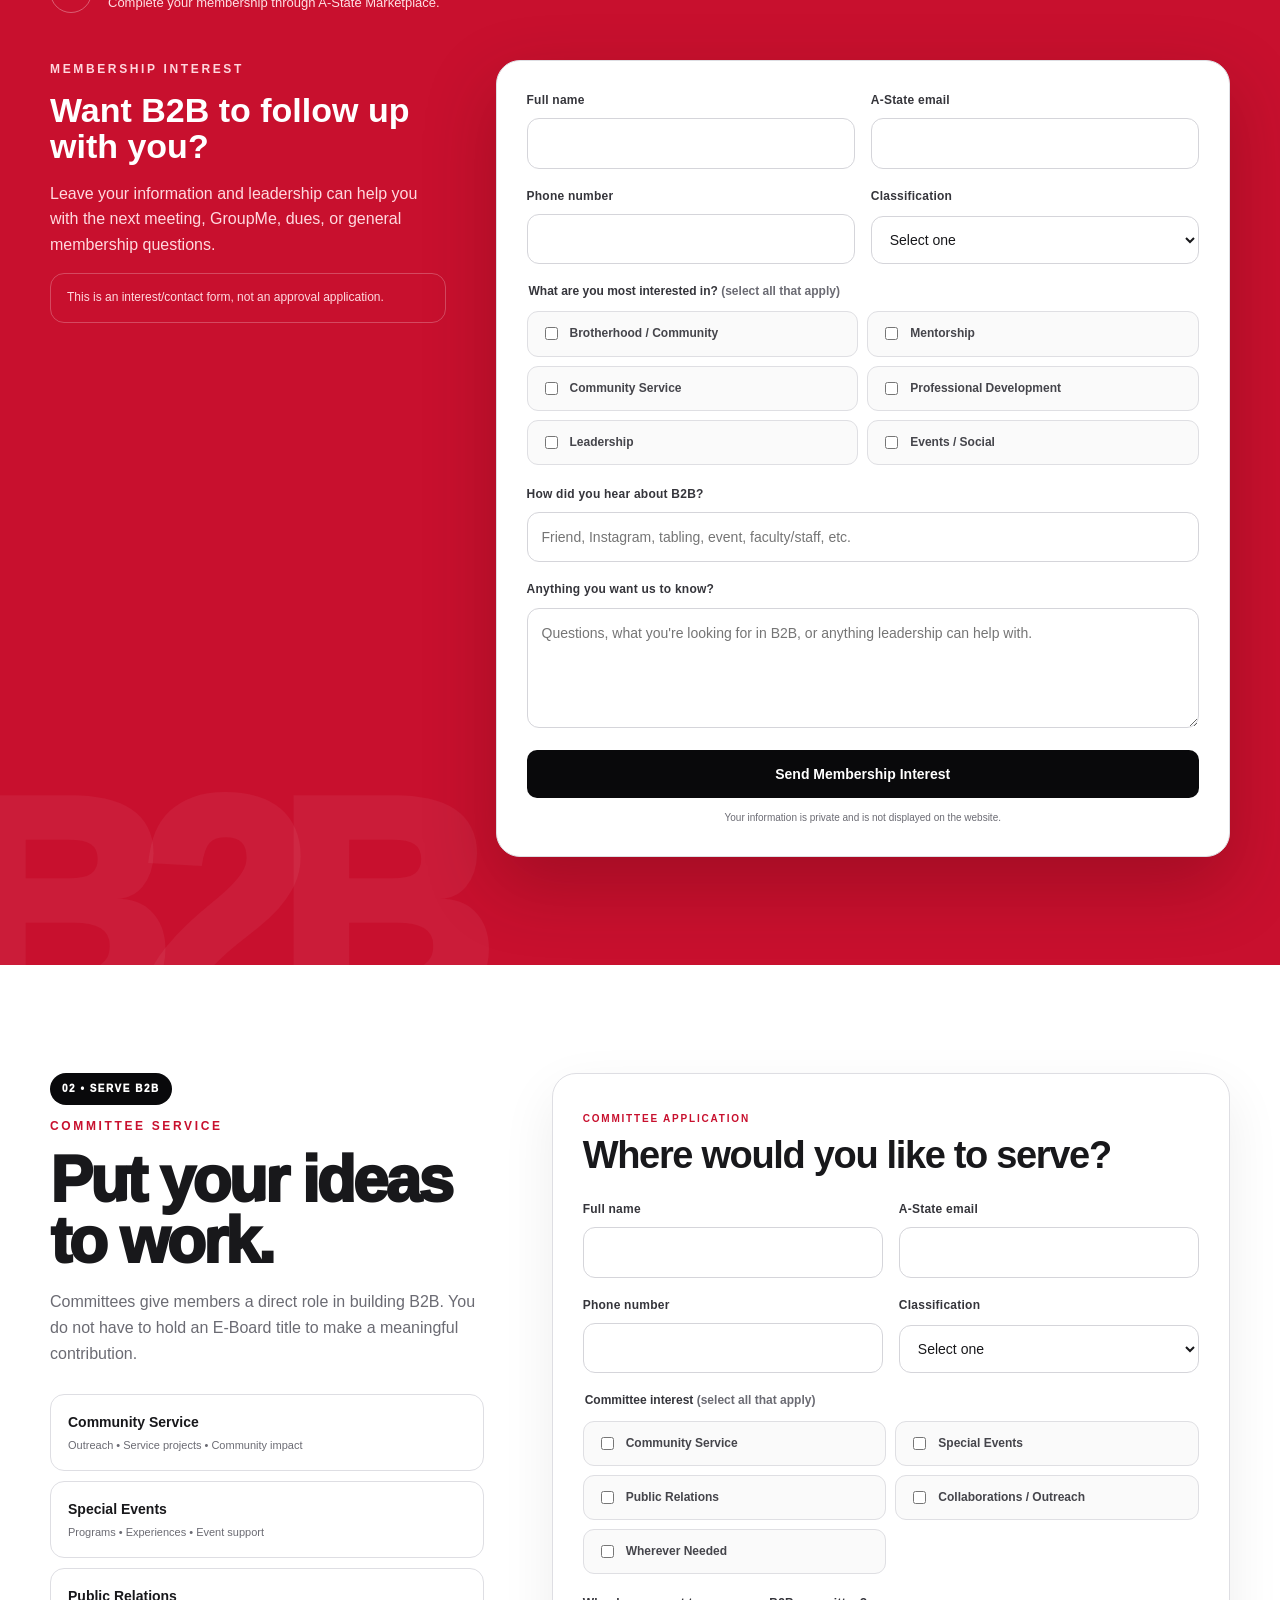
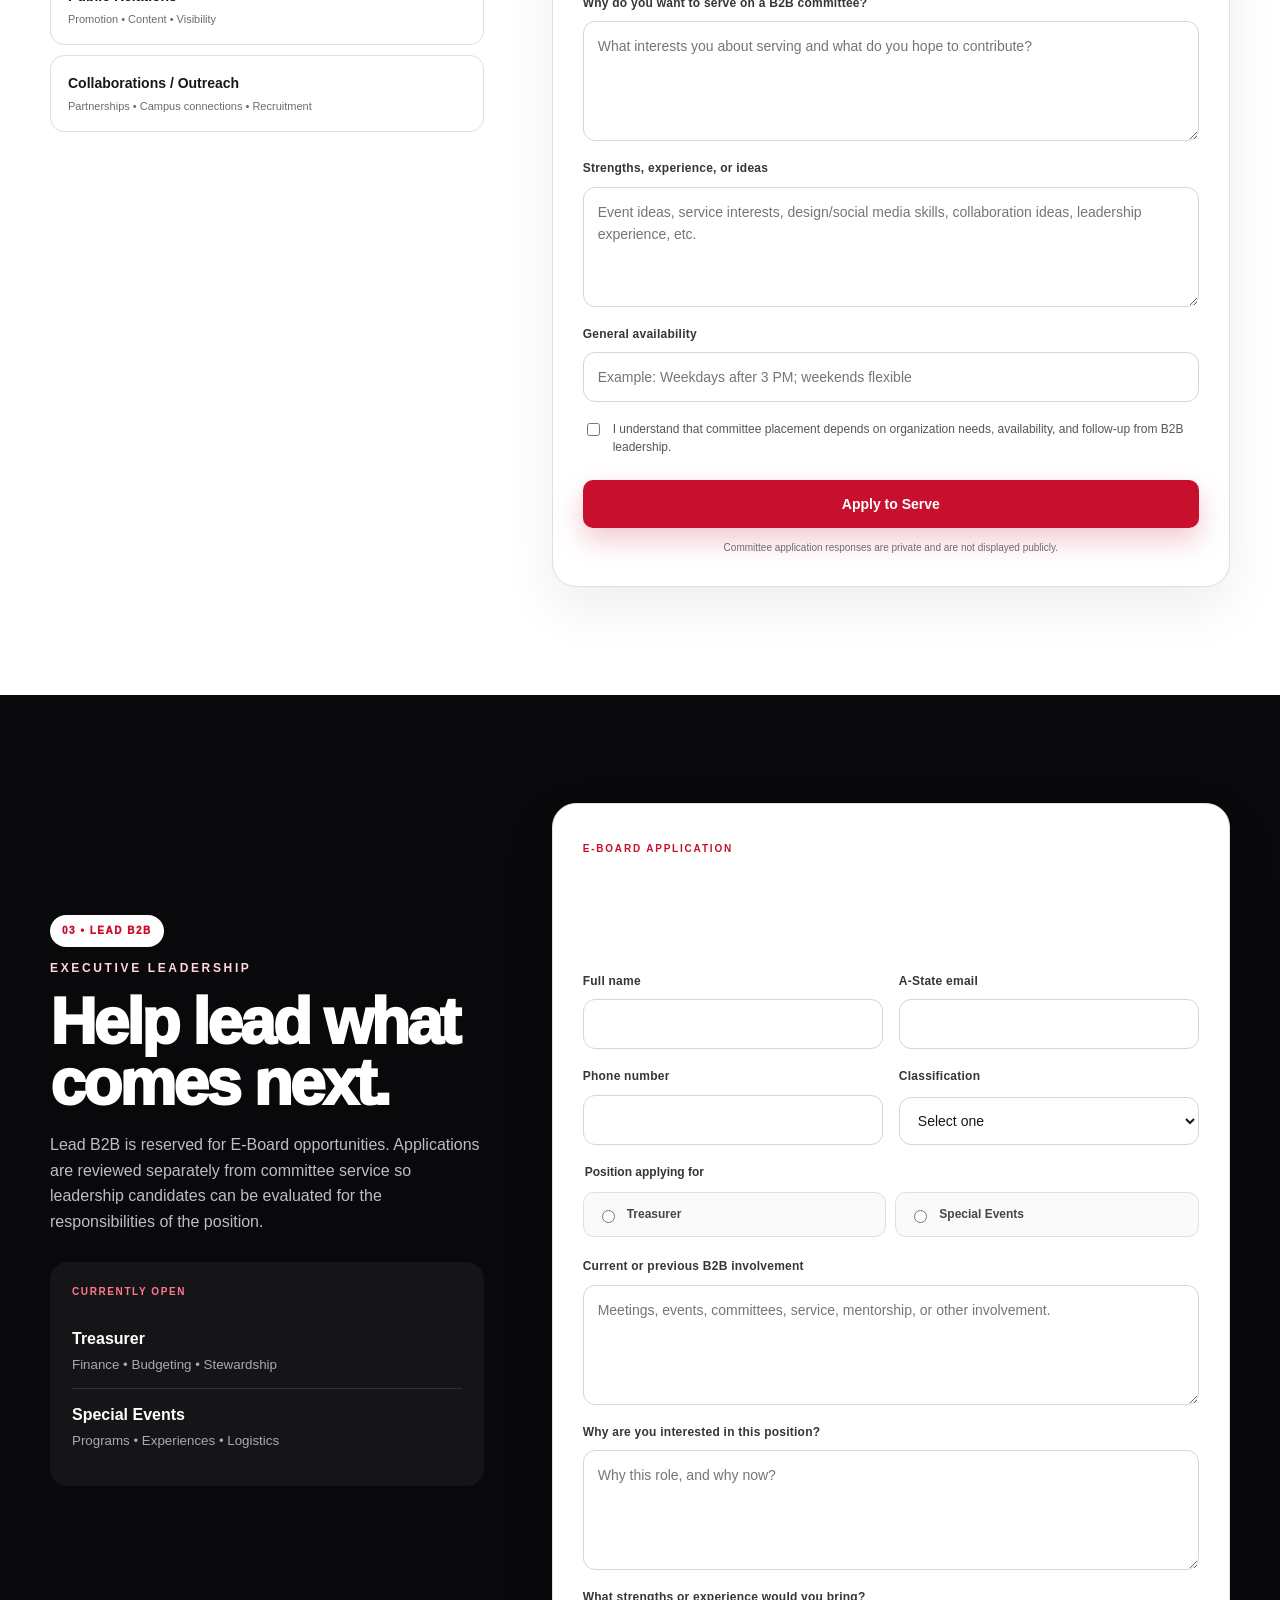
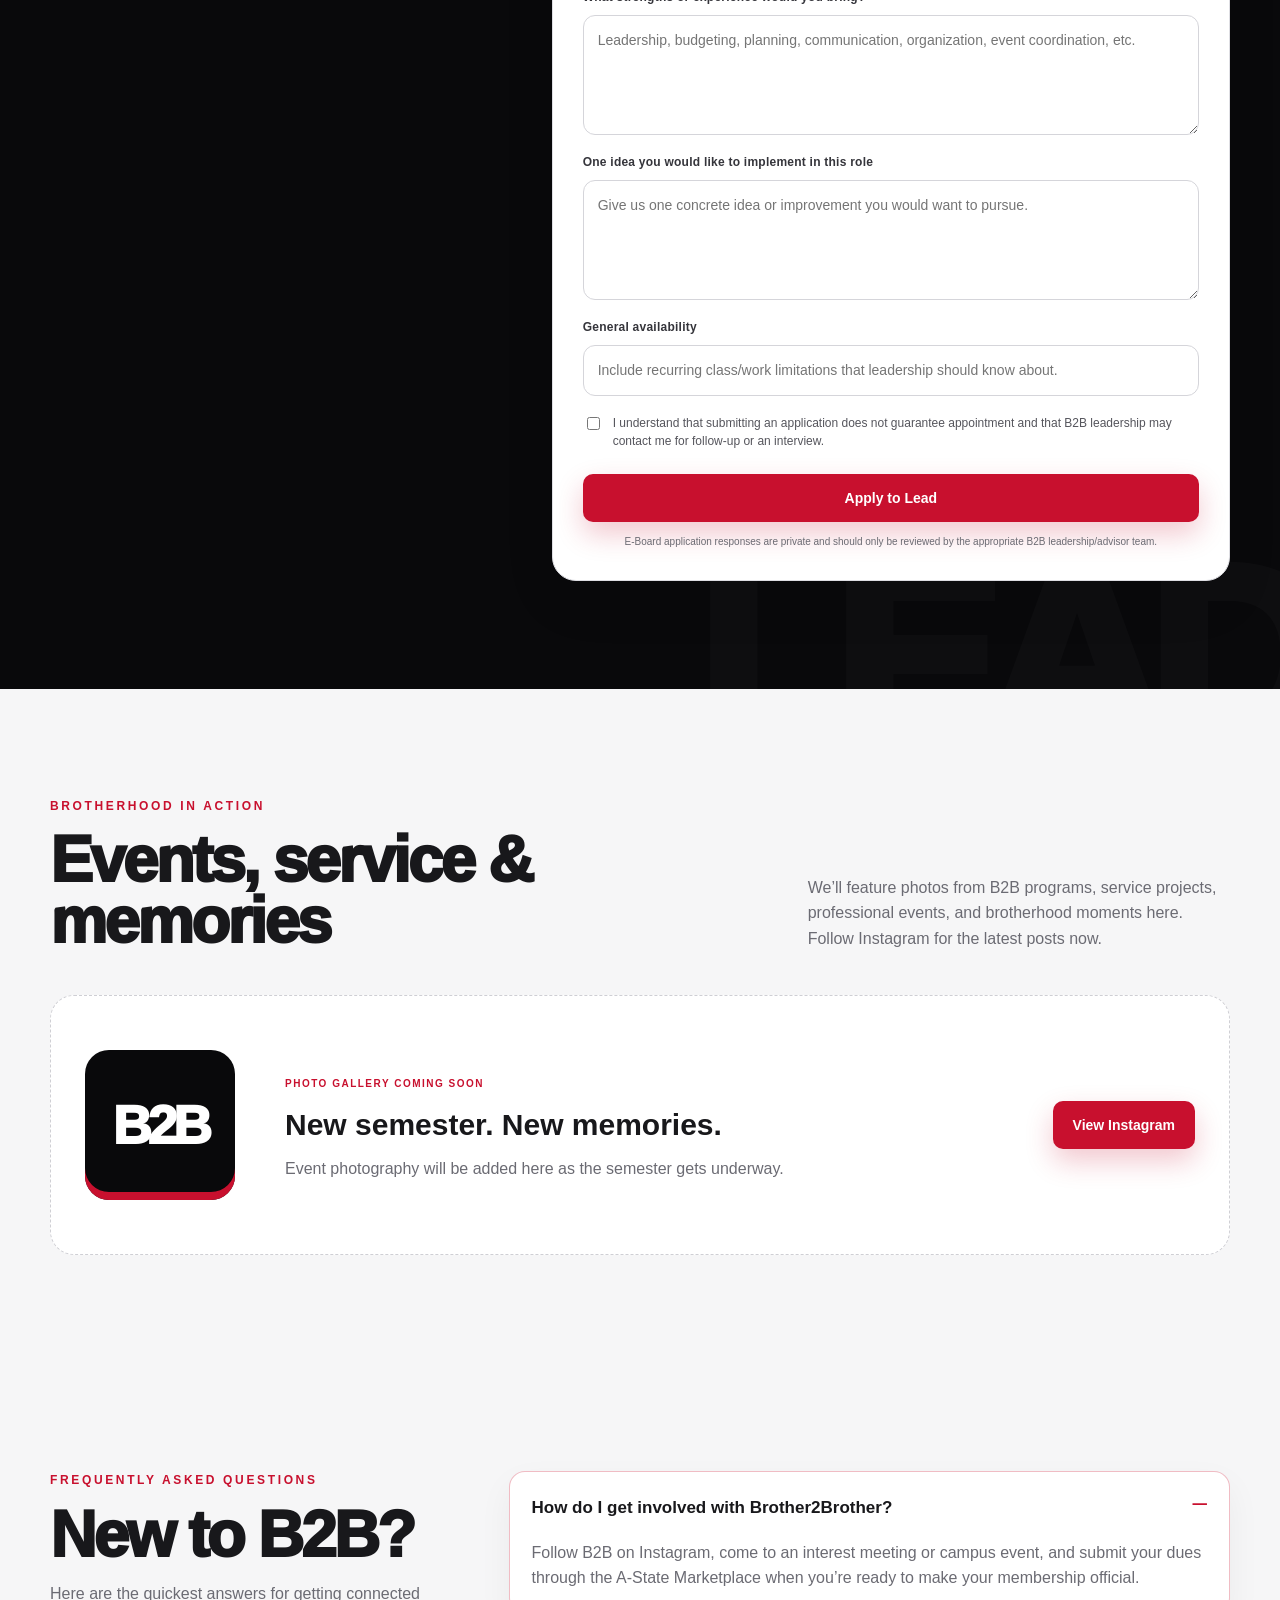
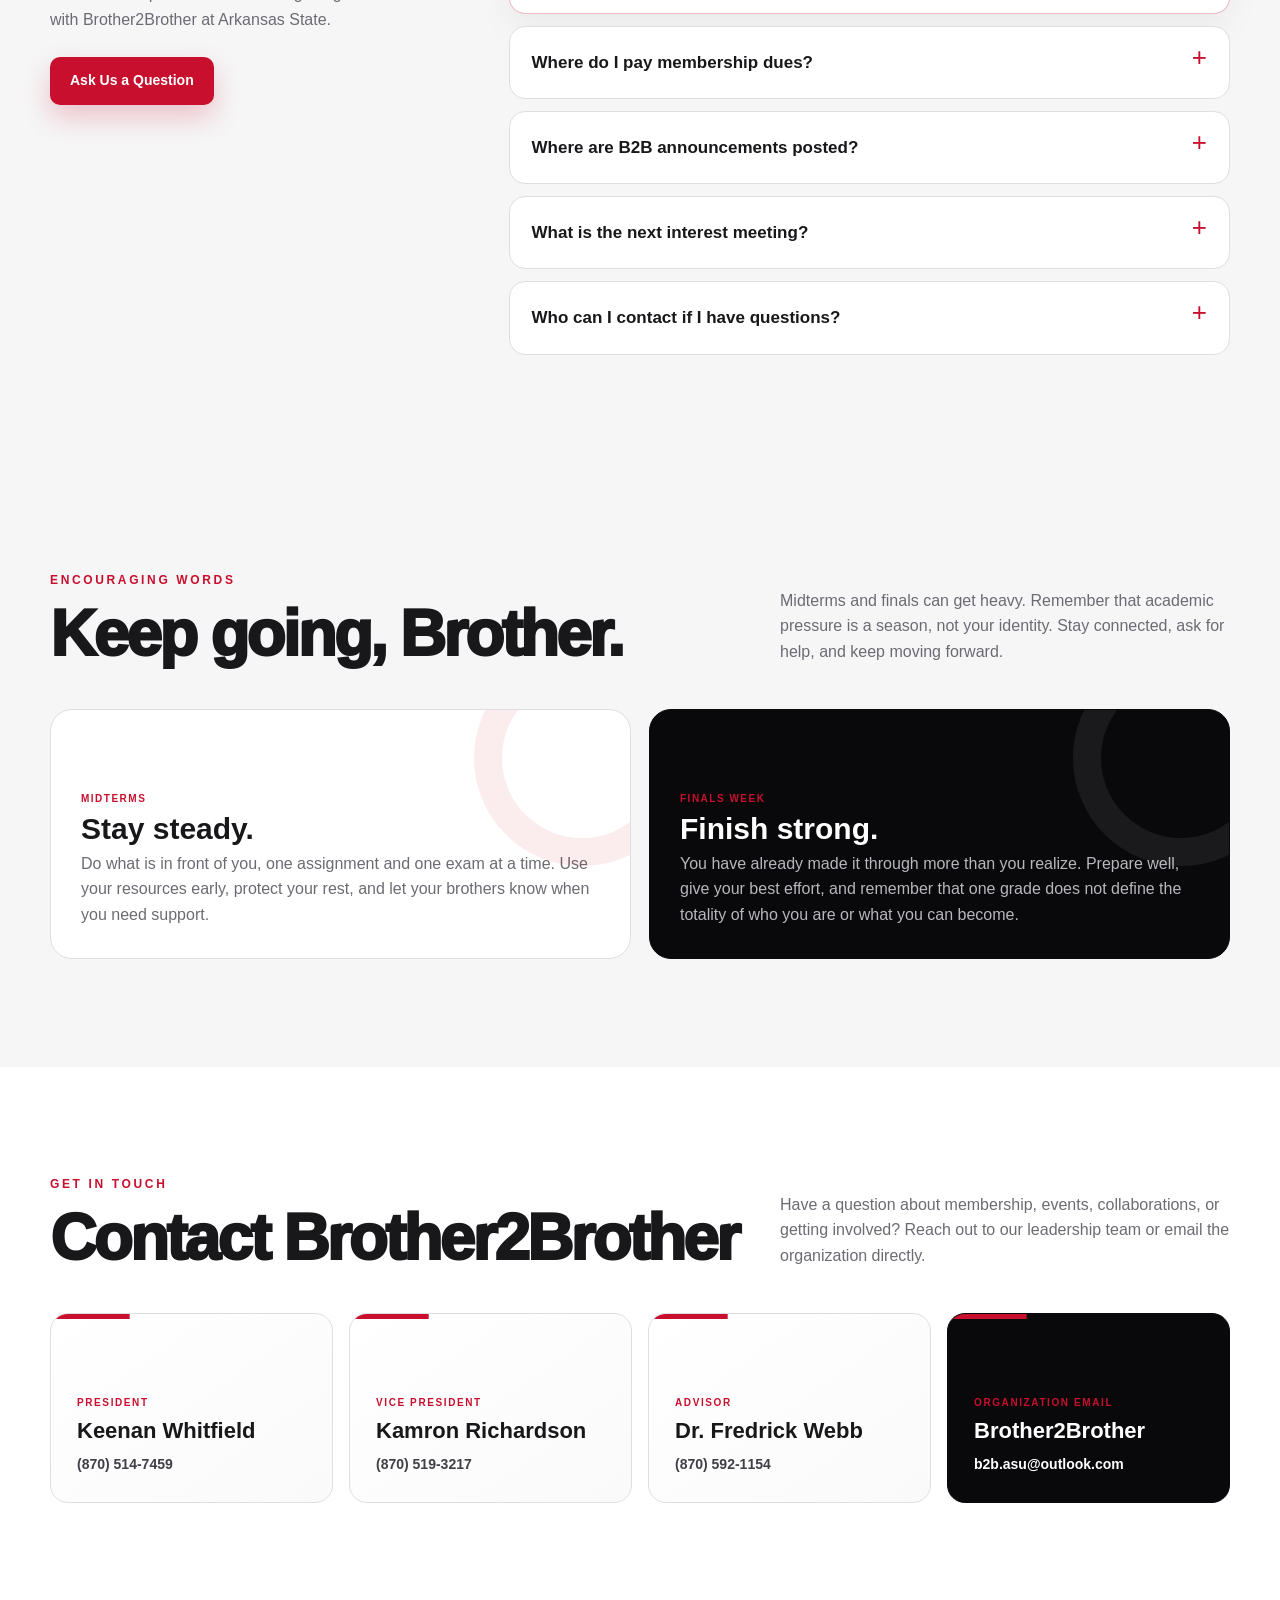
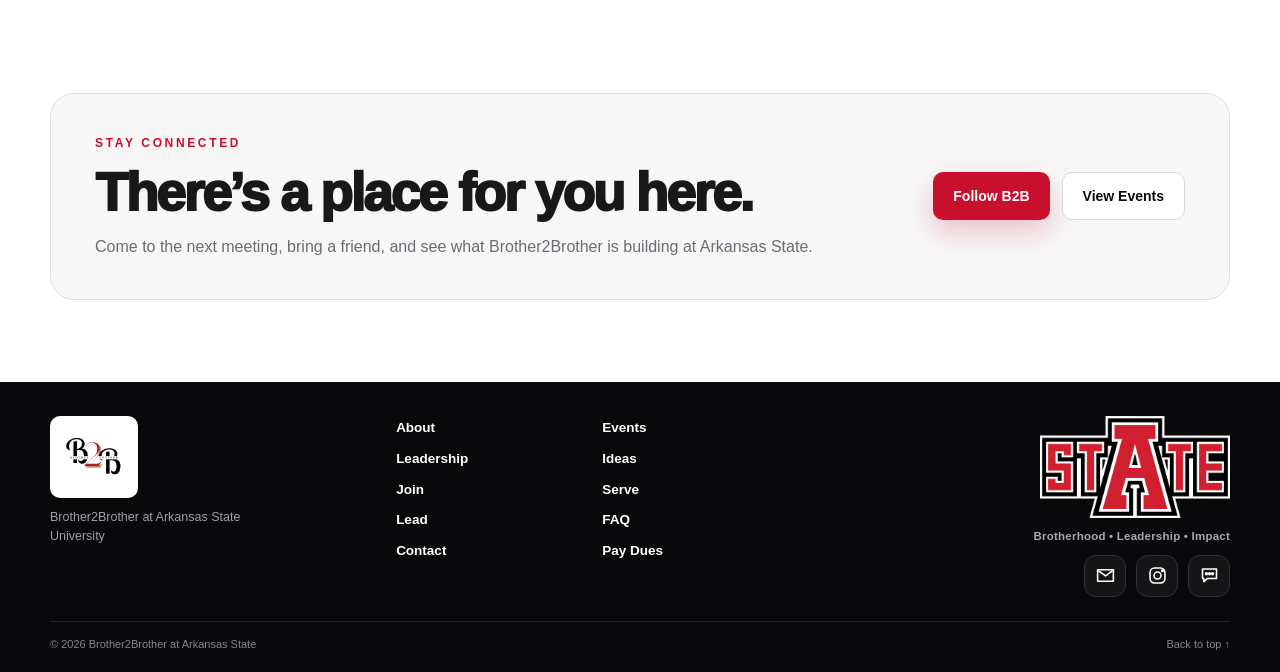
==== commit 758af0d8: "Swap mentor photos and keep Next Up current automatically" ====
--- a/index.html
+++ b/index.html
@@ -73,7 +73,7 @@
       <div class="container announcement-inner">
         <span class="pulse-dot" aria-hidden="true"></span>
         <strong>Next Up:</strong>
-        <span>Interest Meeting • September 3 • 3:00 PM • Mockingbird, 3rd Floor of the Union</span>
+        <span id="next-up-text" aria-live="polite">Check our events and Instagram for upcoming announcements.</span>
         <a href="#events">Details →</a>
       </div>
     </section>
@@ -141,7 +141,7 @@
           <div class="founders-grid">
             <article class="founder-card">
               <div class="founder-image-wrap">
-                <img src="assets/founder-lonnie-williams.jpg?v=20260831-1" alt="Portrait of one of Brother2Brother's founding mentors" class="founder-image" />
+                <img src="assets/founder-herman-strickland.jpg?v=20260831-1" alt="Portrait of one of Brother2Brother's founding mentors" class="founder-image" />
               </div>
               <div class="founder-copy">
                 <span>Founding Mentor</span>
@@ -155,7 +155,7 @@
 
             <article class="founder-card">
               <div class="founder-image-wrap">
-                <img src="assets/founder-herman-strickland.jpg?v=20260831-1" alt="Portrait of one of Brother2Brother's founding mentors" class="founder-image" />
+                <img src="assets/founder-lonnie-williams.jpg?v=20260831-1" alt="Portrait of one of Brother2Brother's founding mentors" class="founder-image" />
               </div>
               <div class="founder-copy">
                 <span>Founding Mentor</span>
@@ -239,7 +239,7 @@
         </div>
 
         <div class="events-grid" id="events-grid">
-          <article class="event-card reveal">
+          <article class="event-card reveal" data-event-end="2026-09-03T23:59:59-05:00">
             <div class="event-date"><strong>03</strong><span>SEP</span></div>
             <div class="event-details">
               <span class="tag">Recruitment</span>
@@ -252,7 +252,7 @@
             </div>
           </article>
 
-          <article class="event-card reveal">
+          <article class="event-card reveal" data-event-end="2026-09-26T23:59:59-05:00">
             <div class="event-date"><strong>26</strong><span>SEP</span></div>
             <div class="event-details">
               <span class="tag">Wellness</span>
@@ -262,7 +262,7 @@
             </div>
           </article>
 
-          <article class="event-card reveal">
+          <article class="event-card reveal" data-event-end="2026-10-02T13:00:00-05:00">
             <div class="event-date"><strong>02</strong><span>OCT</span></div>
             <div class="event-details">
               <span class="tag">Fundraiser</span>
@@ -272,7 +272,7 @@
             </div>
           </article>
 
-          <article class="event-card reveal">
+          <article class="event-card reveal" data-event-end="2026-10-02T23:59:59-05:00">
             <div class="event-date"><strong>02</strong><span>OCT</span></div>
             <div class="event-details">
               <span class="tag">Brotherhood</span>
@@ -282,7 +282,7 @@
             </div>
           </article>
 
-          <article class="event-card reveal">
+          <article class="event-card reveal" data-event-end="2026-10-08T23:59:59-05:00">
             <div class="event-date"><strong>08</strong><span>OCT</span></div>
             <div class="event-details">
               <span class="tag">Professional</span>
@@ -292,7 +292,7 @@
             </div>
           </article>
 
-          <article class="event-card reveal">
+          <article class="event-card reveal" data-event-end="2026-11-21T14:00:00-06:00">
             <div class="event-date"><strong>21</strong><span>NOV</span></div>
             <div class="event-details">
               <span class="tag">Service</span>
@@ -881,6 +881,6 @@
     </section>
   </div>
 
-  <script src="script.js?v=20260831-1"></script>
+  <script src="script.js?v=20261109-1"></script>
 </body>
 </html>
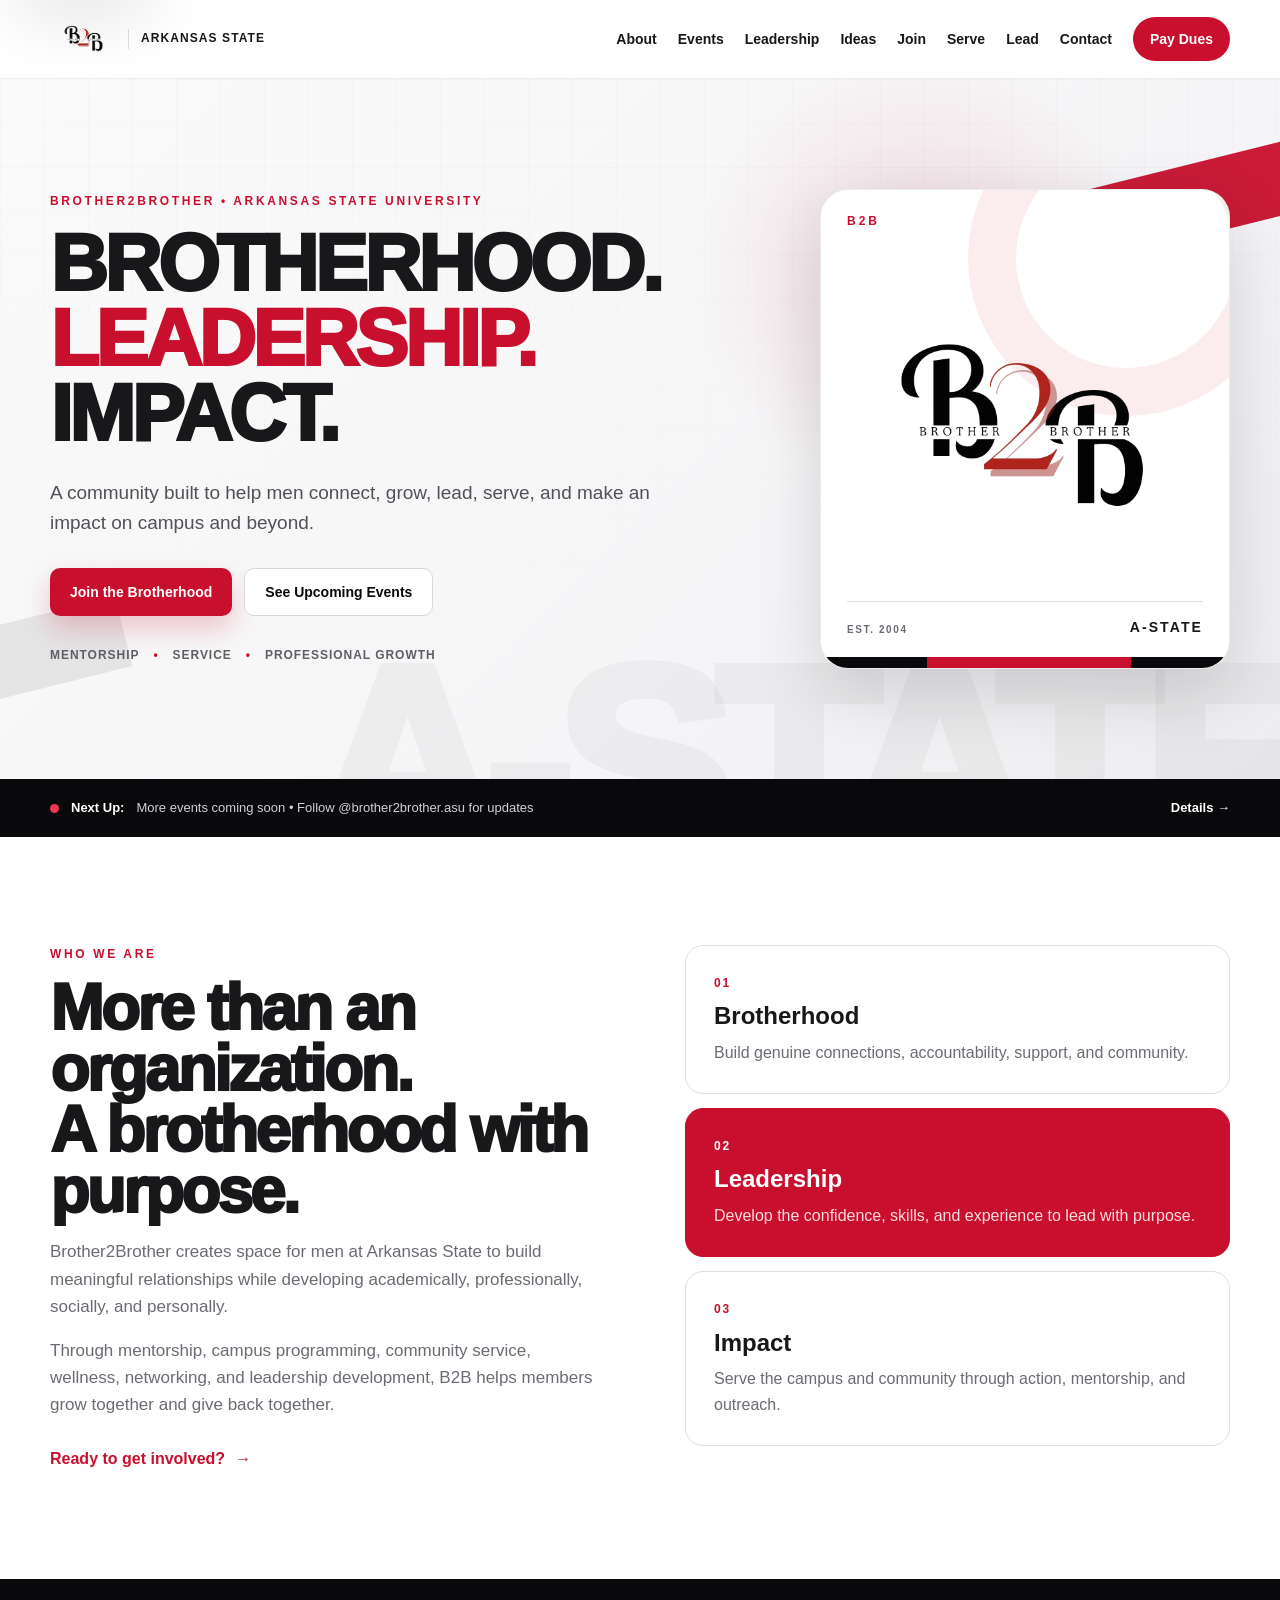
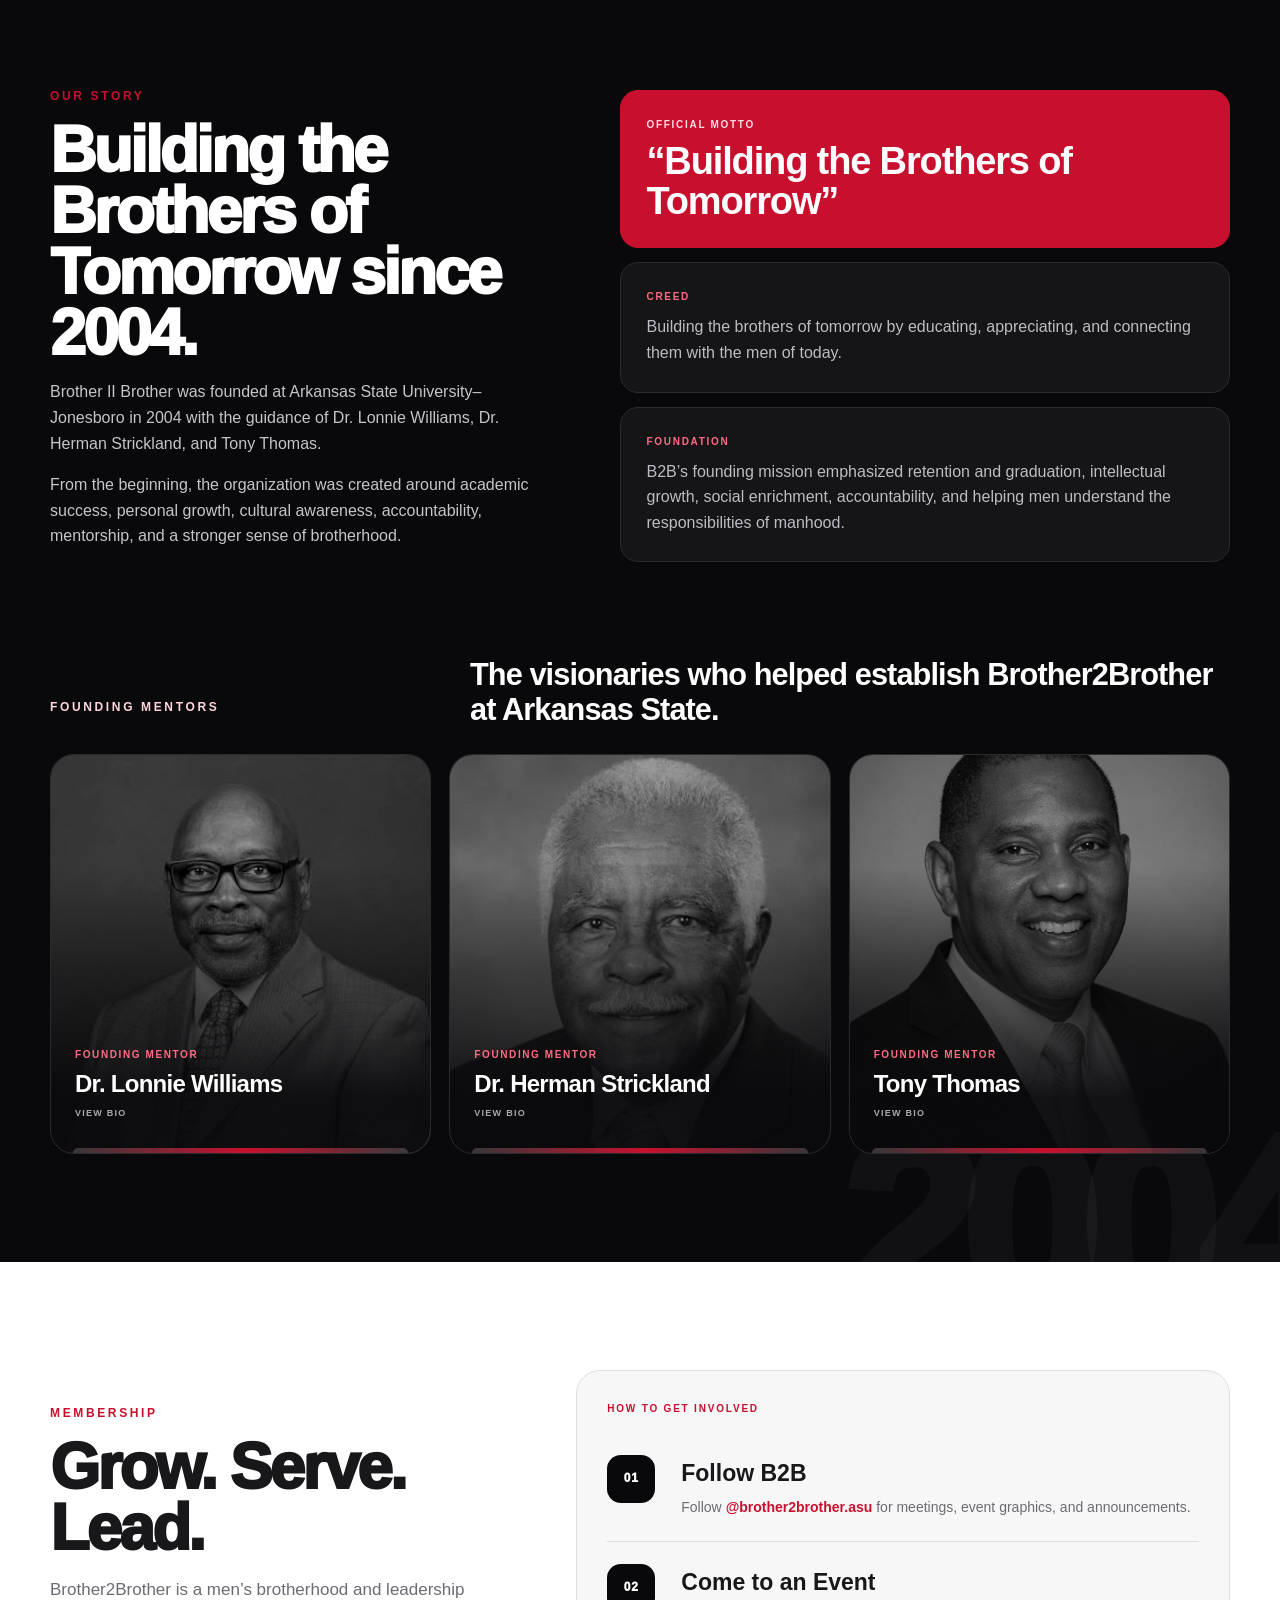
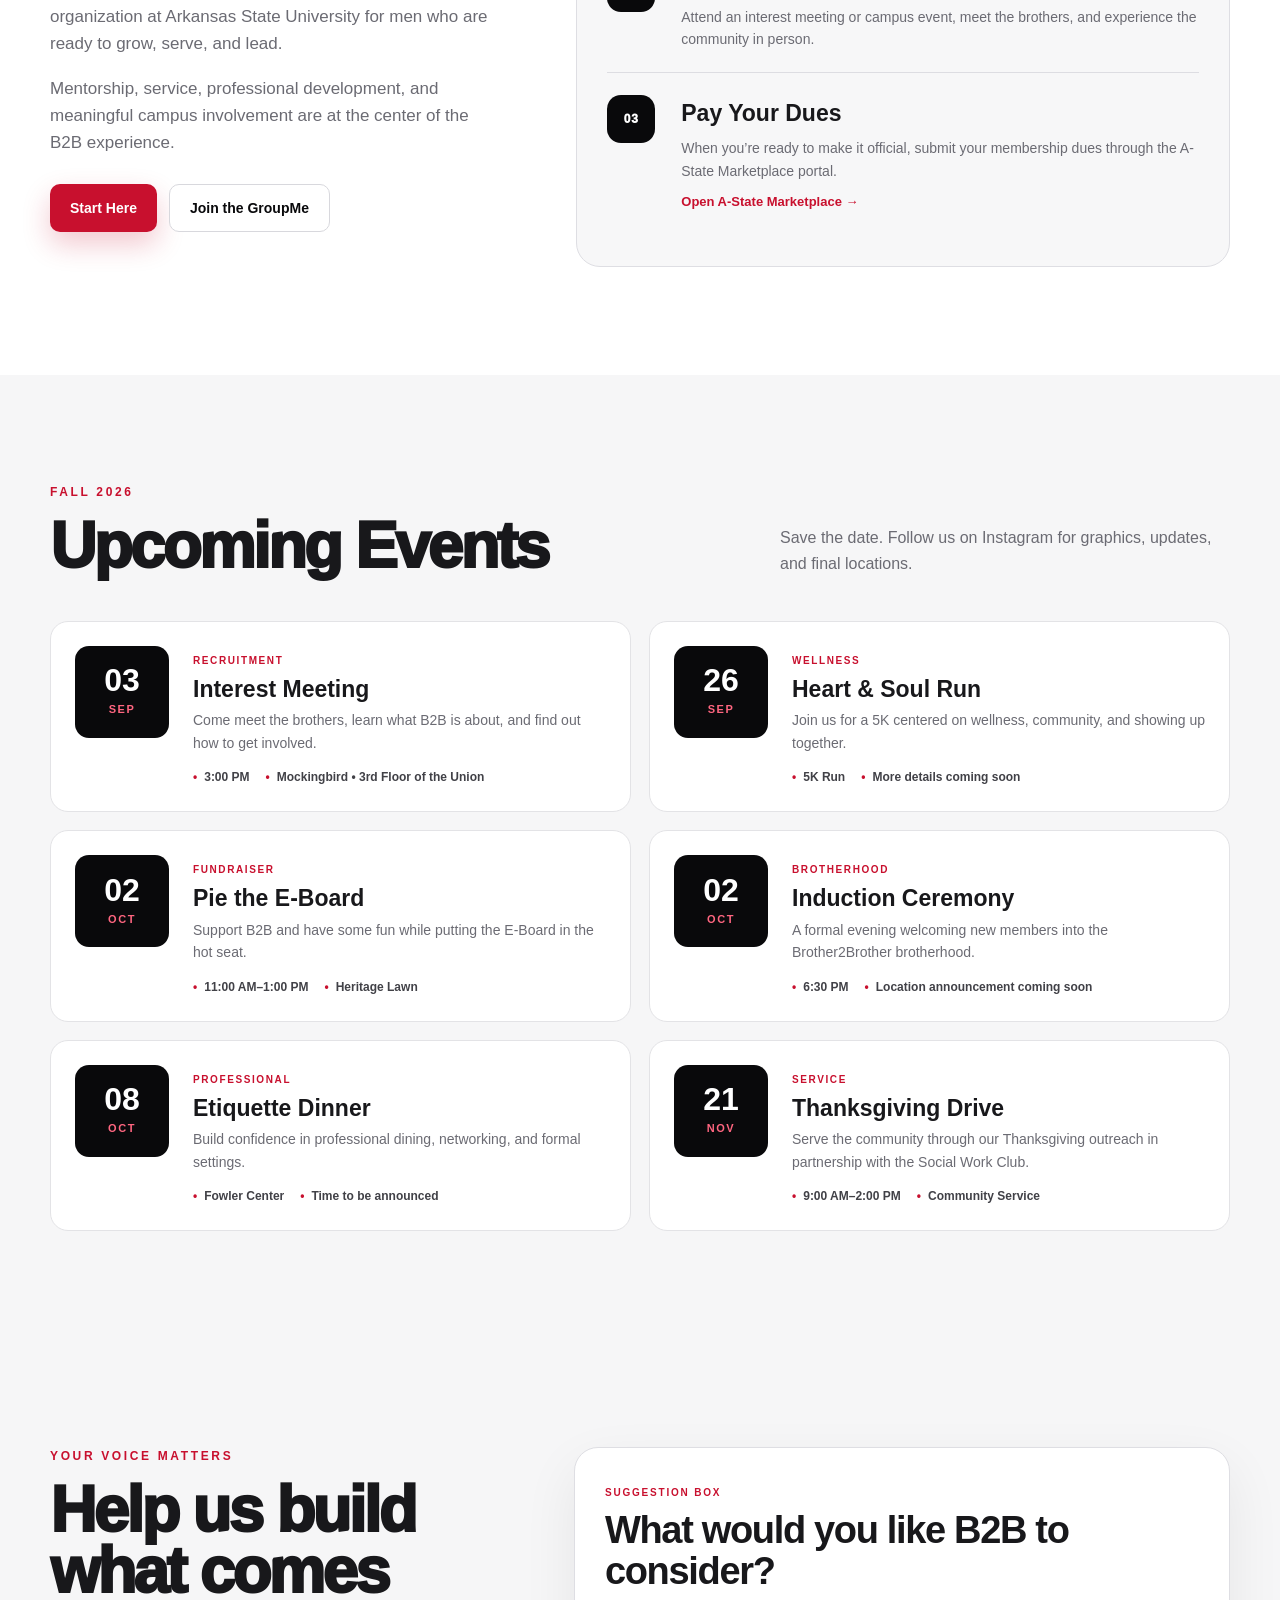
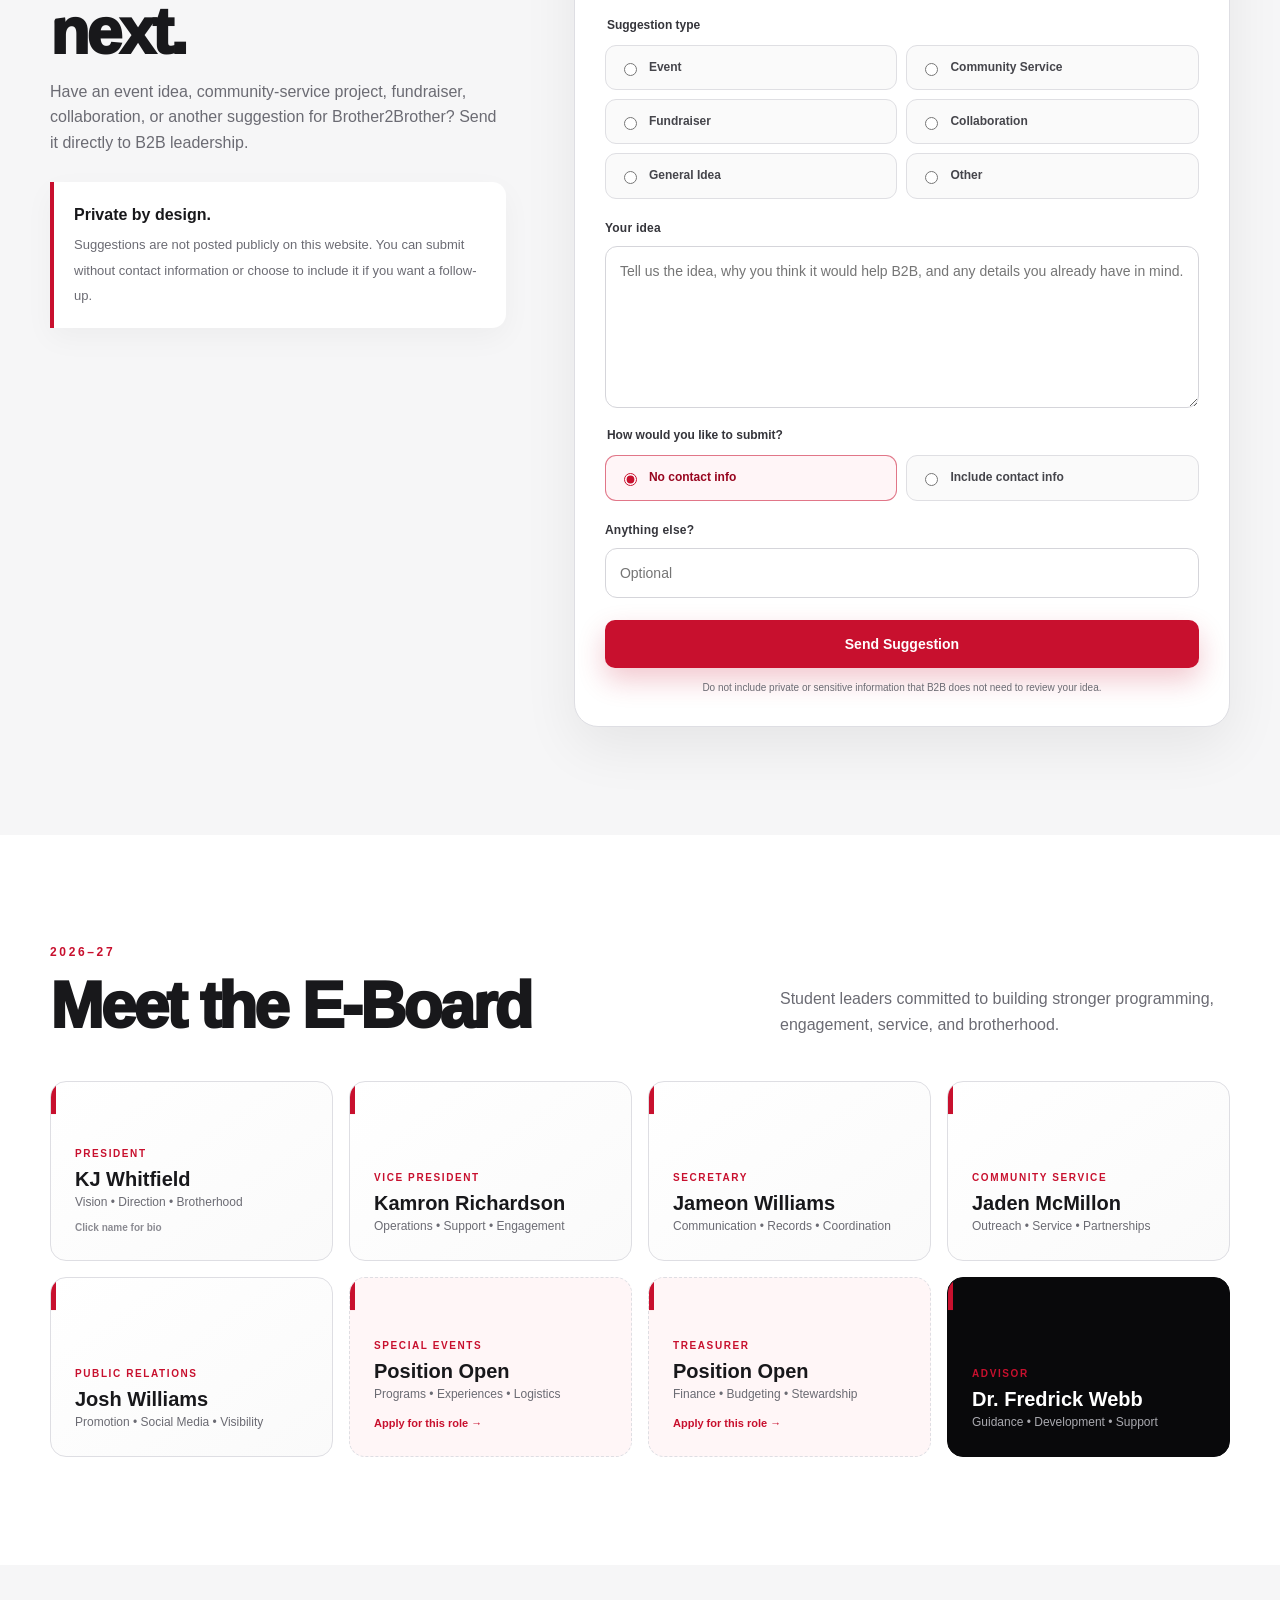
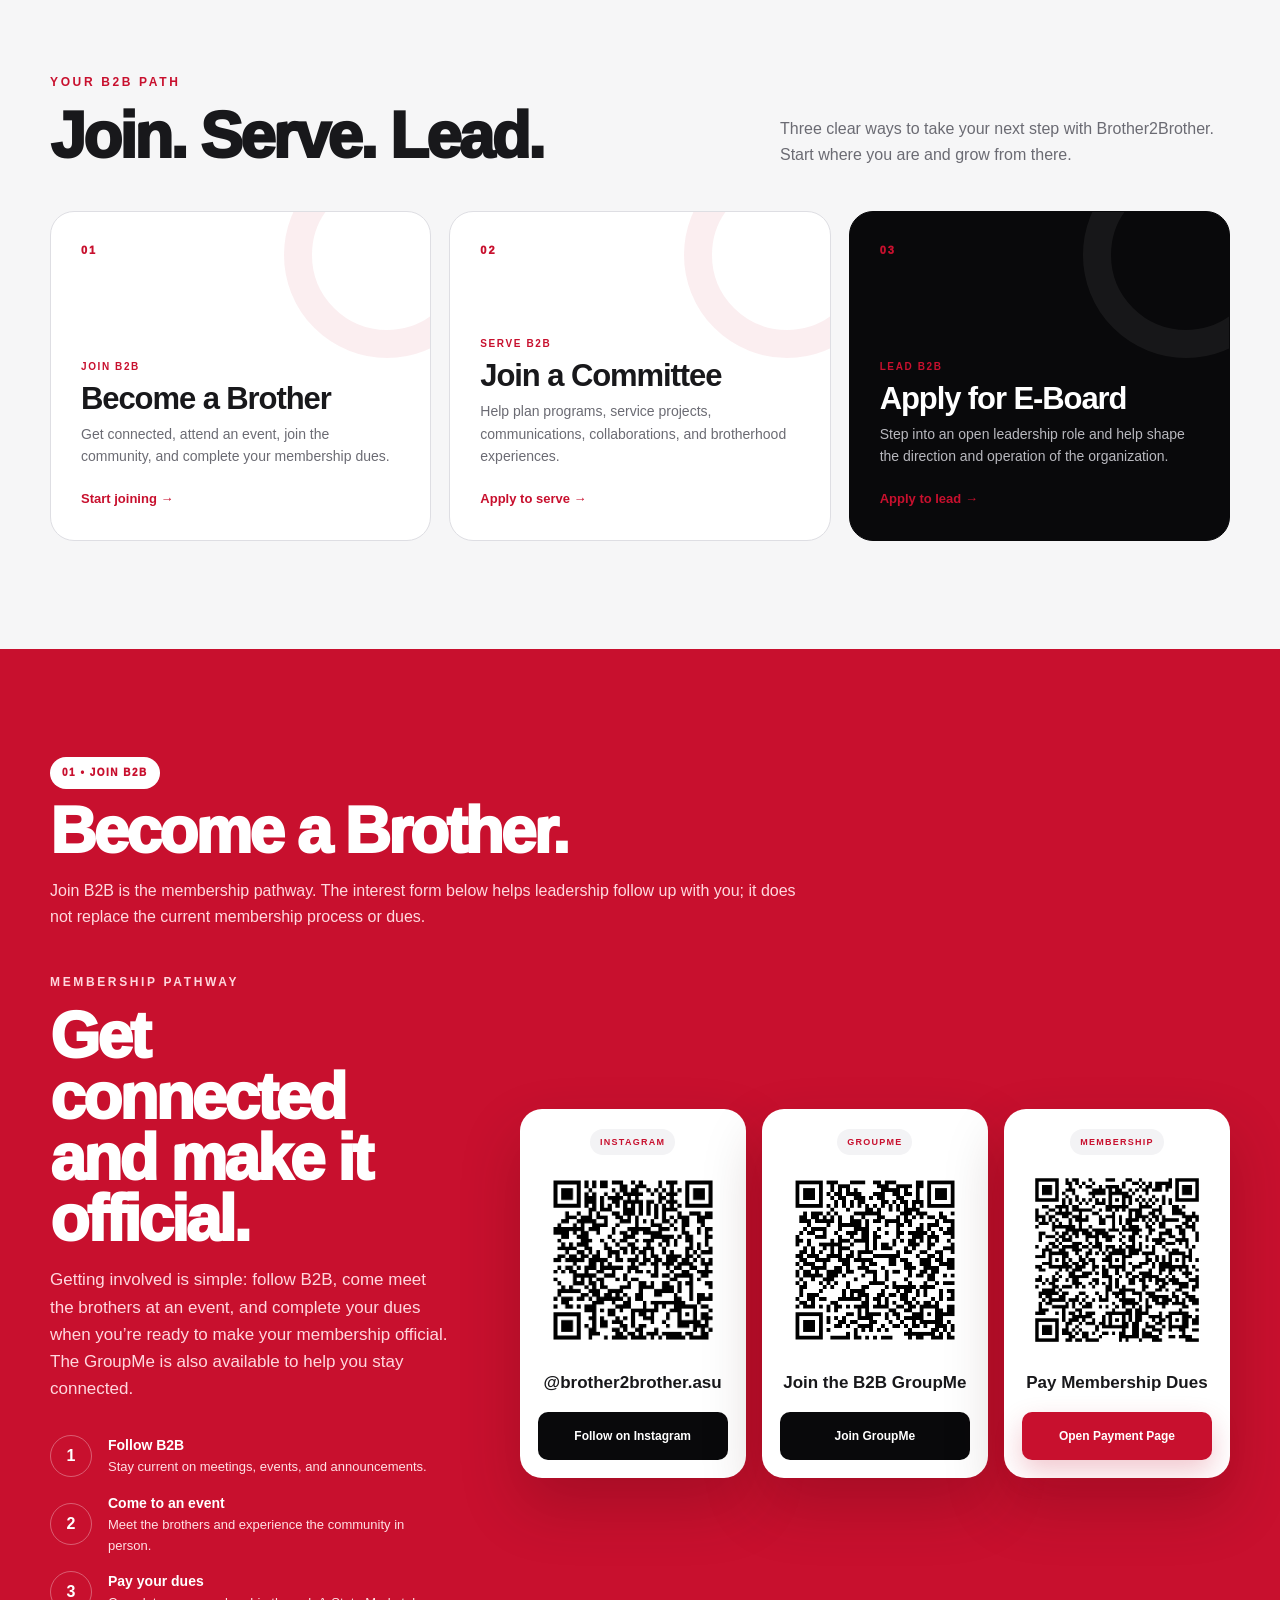
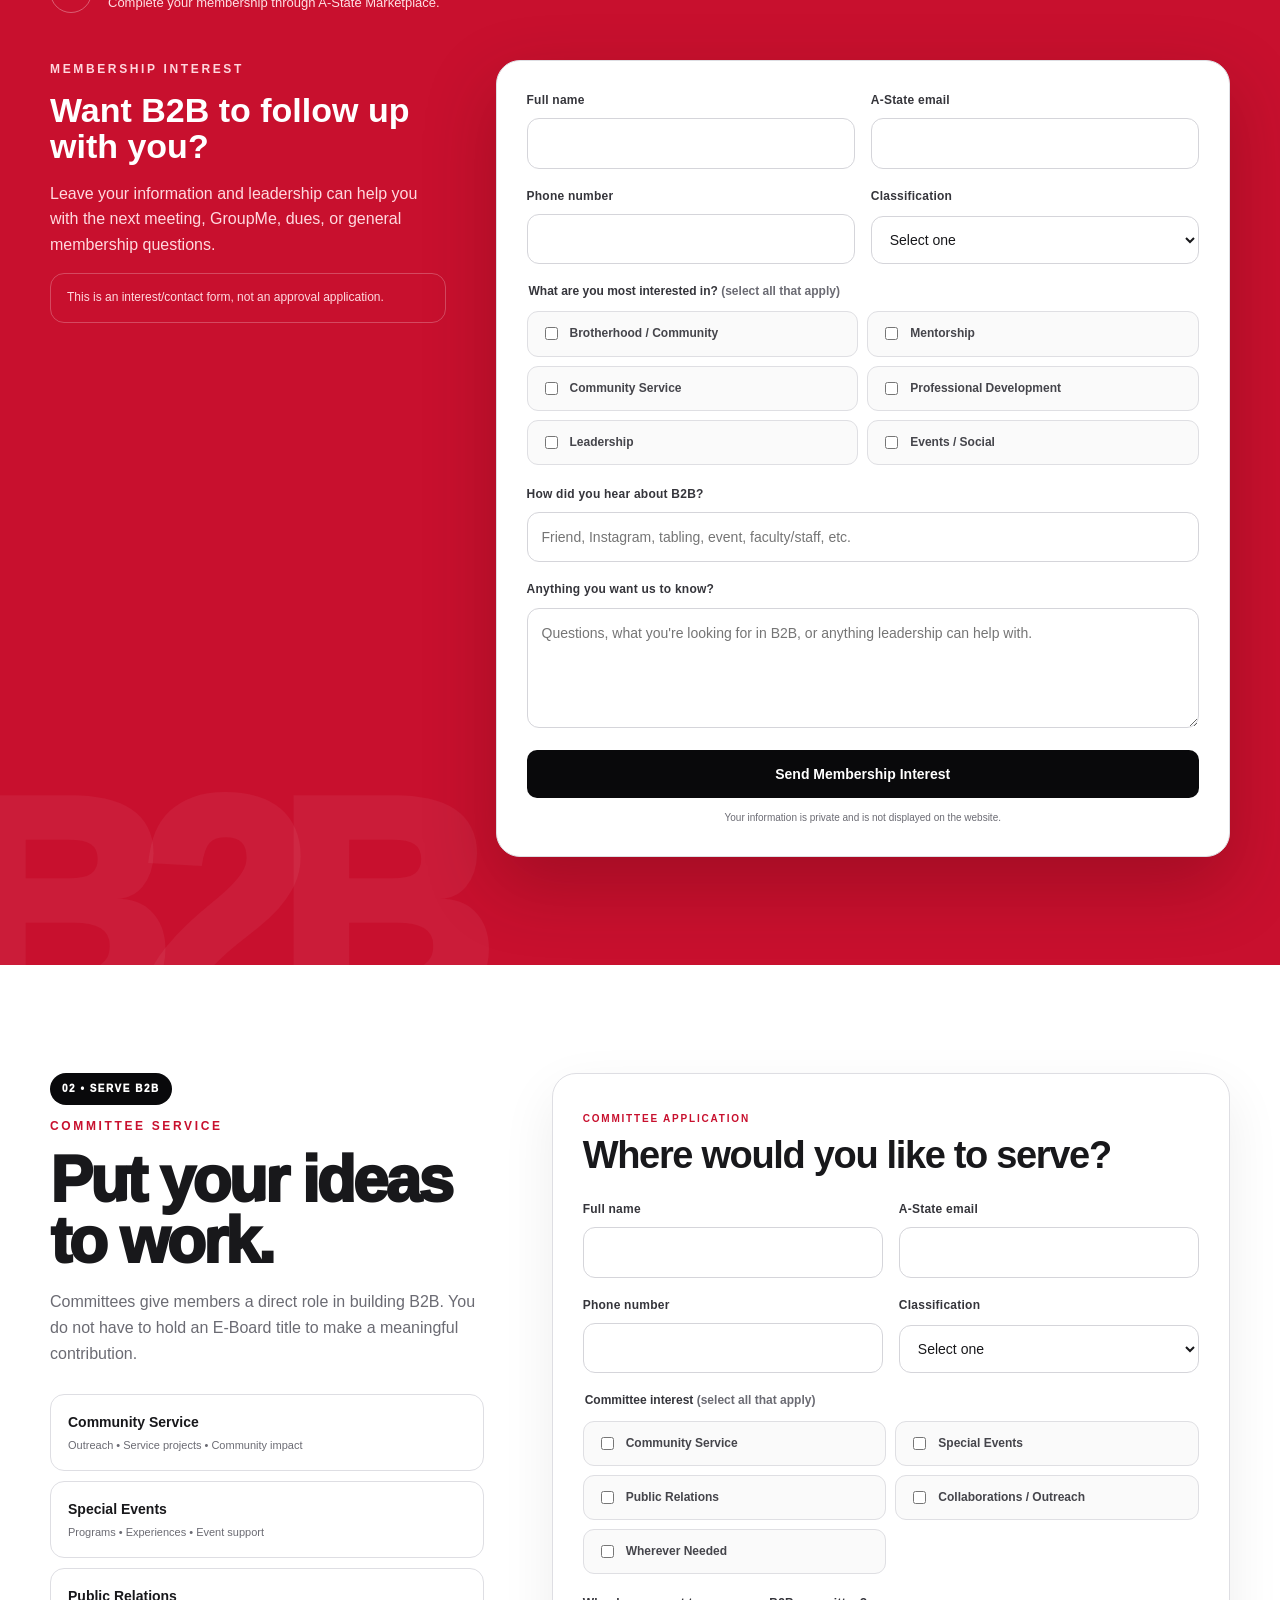
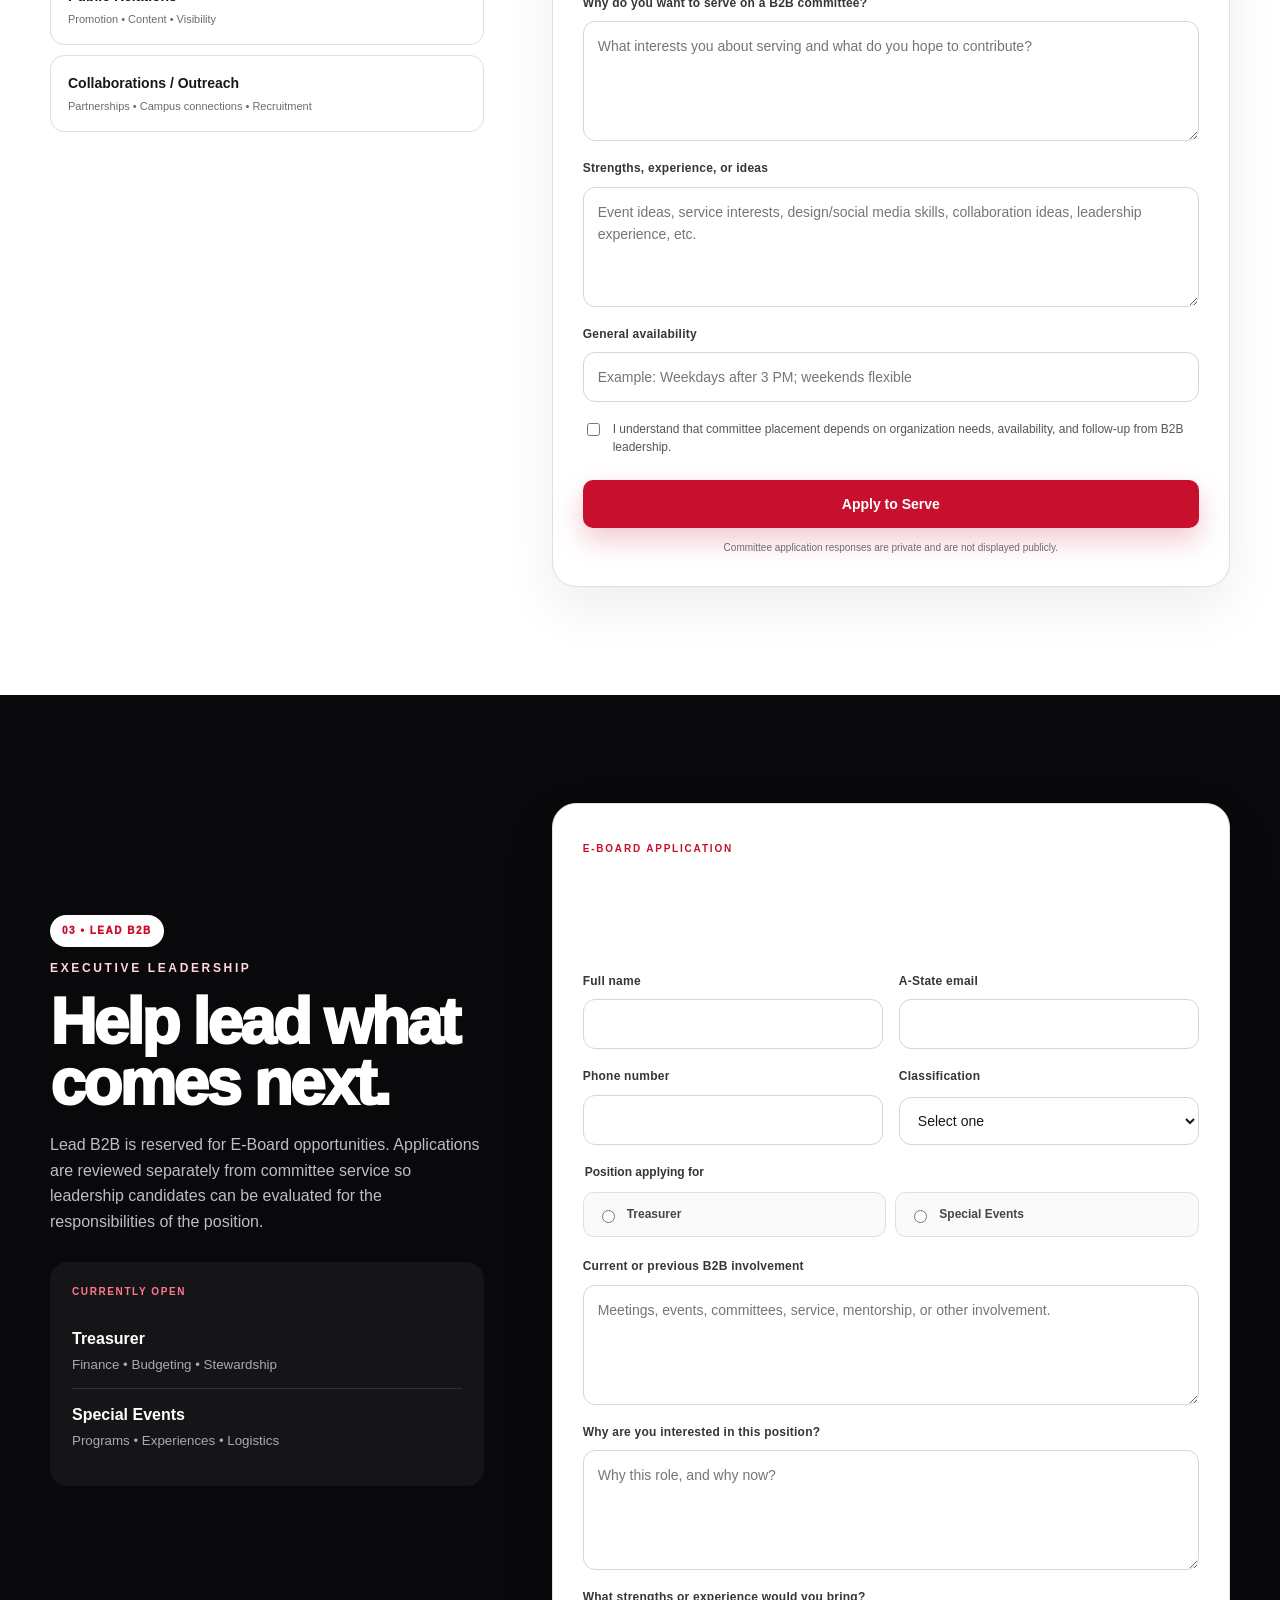
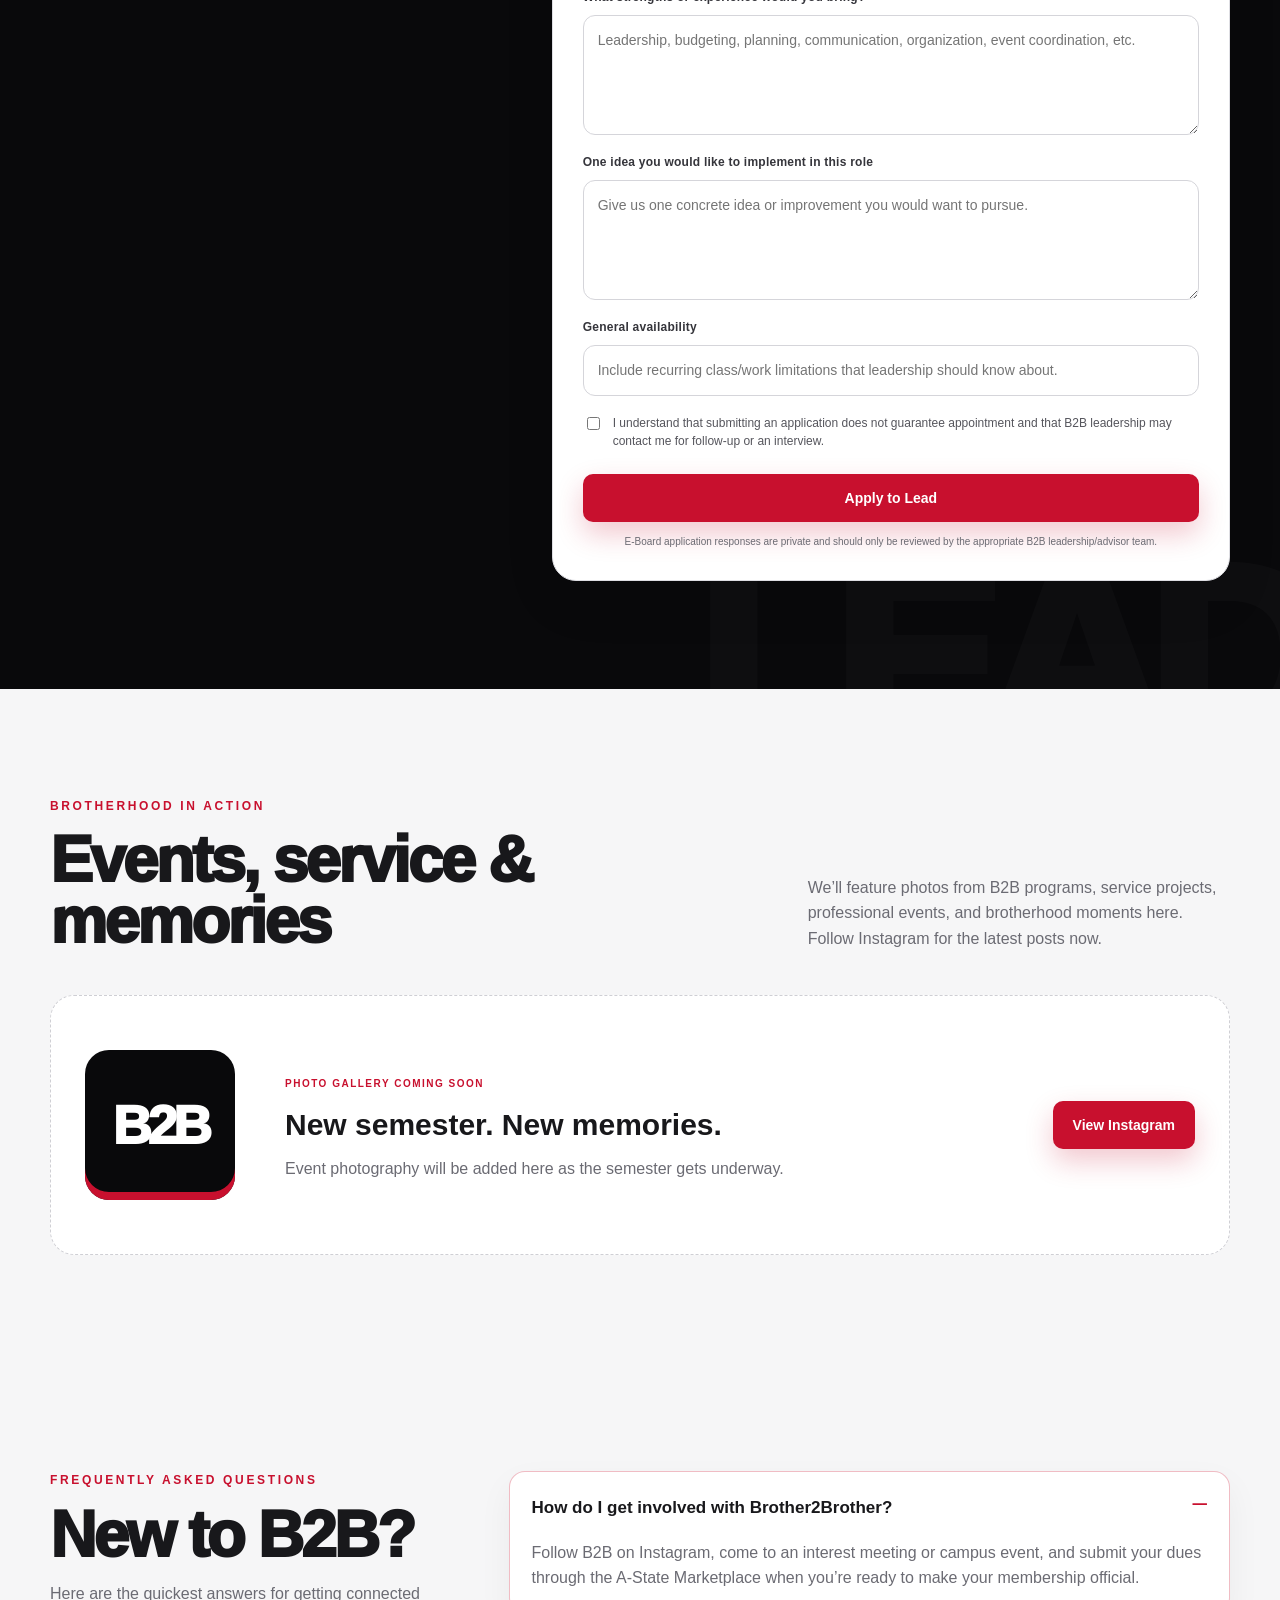
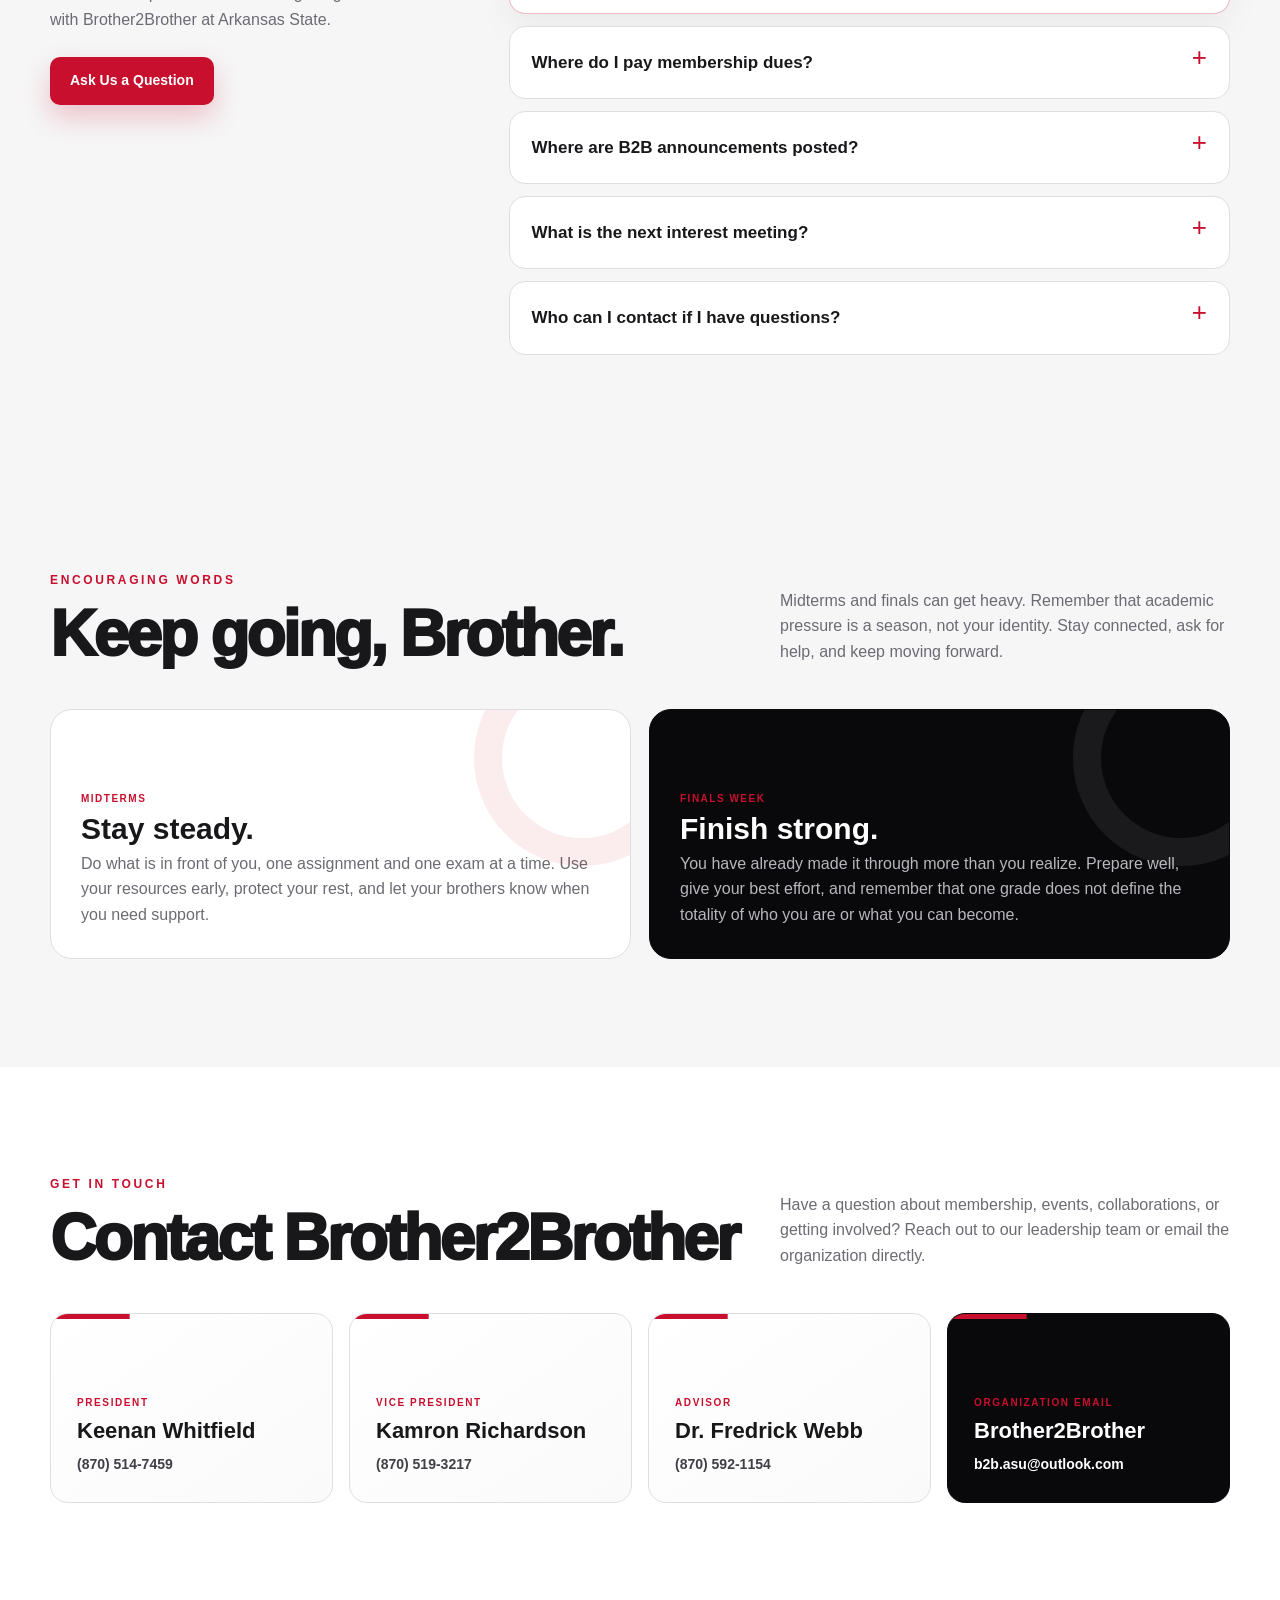
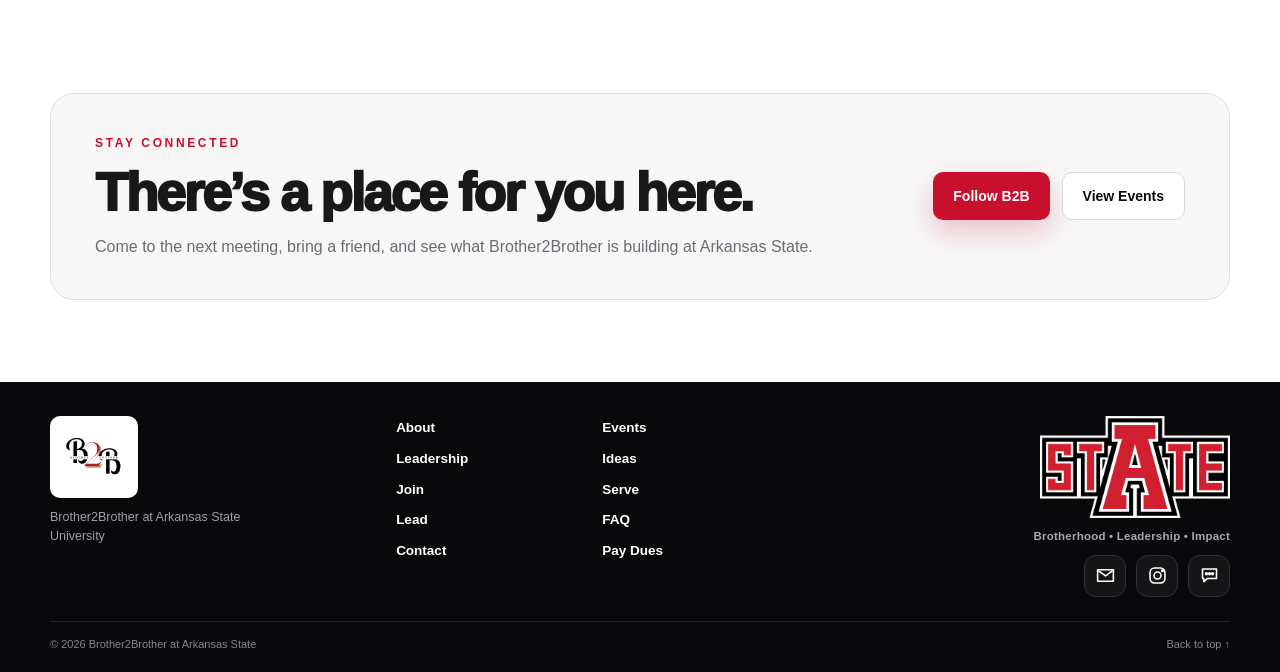
==== commit 3ff36910: "Correct first two founding mentor portraits and refresh image URLs" ====
--- a/index.html
+++ b/index.html
@@ -141,7 +141,7 @@
           <div class="founders-grid">
             <article class="founder-card">
               <div class="founder-image-wrap">
-                <img src="assets/founder-herman-strickland.jpg?v=20260831-1" alt="Portrait of one of Brother2Brother's founding mentors" class="founder-image" />
+                <img src="assets/founder-lonnie-williams.jpg?v=20261109-2" alt="Portrait of one of Brother2Brother's founding mentors" class="founder-image" />
               </div>
               <div class="founder-copy">
                 <span>Founding Mentor</span>
@@ -155,7 +155,7 @@
 
             <article class="founder-card">
               <div class="founder-image-wrap">
-                <img src="assets/founder-lonnie-williams.jpg?v=20260831-1" alt="Portrait of one of Brother2Brother's founding mentors" class="founder-image" />
+                <img src="assets/founder-herman-strickland.jpg?v=20261109-2" alt="Portrait of one of Brother2Brother's founding mentors" class="founder-image" />
               </div>
               <div class="founder-copy">
                 <span>Founding Mentor</span>
